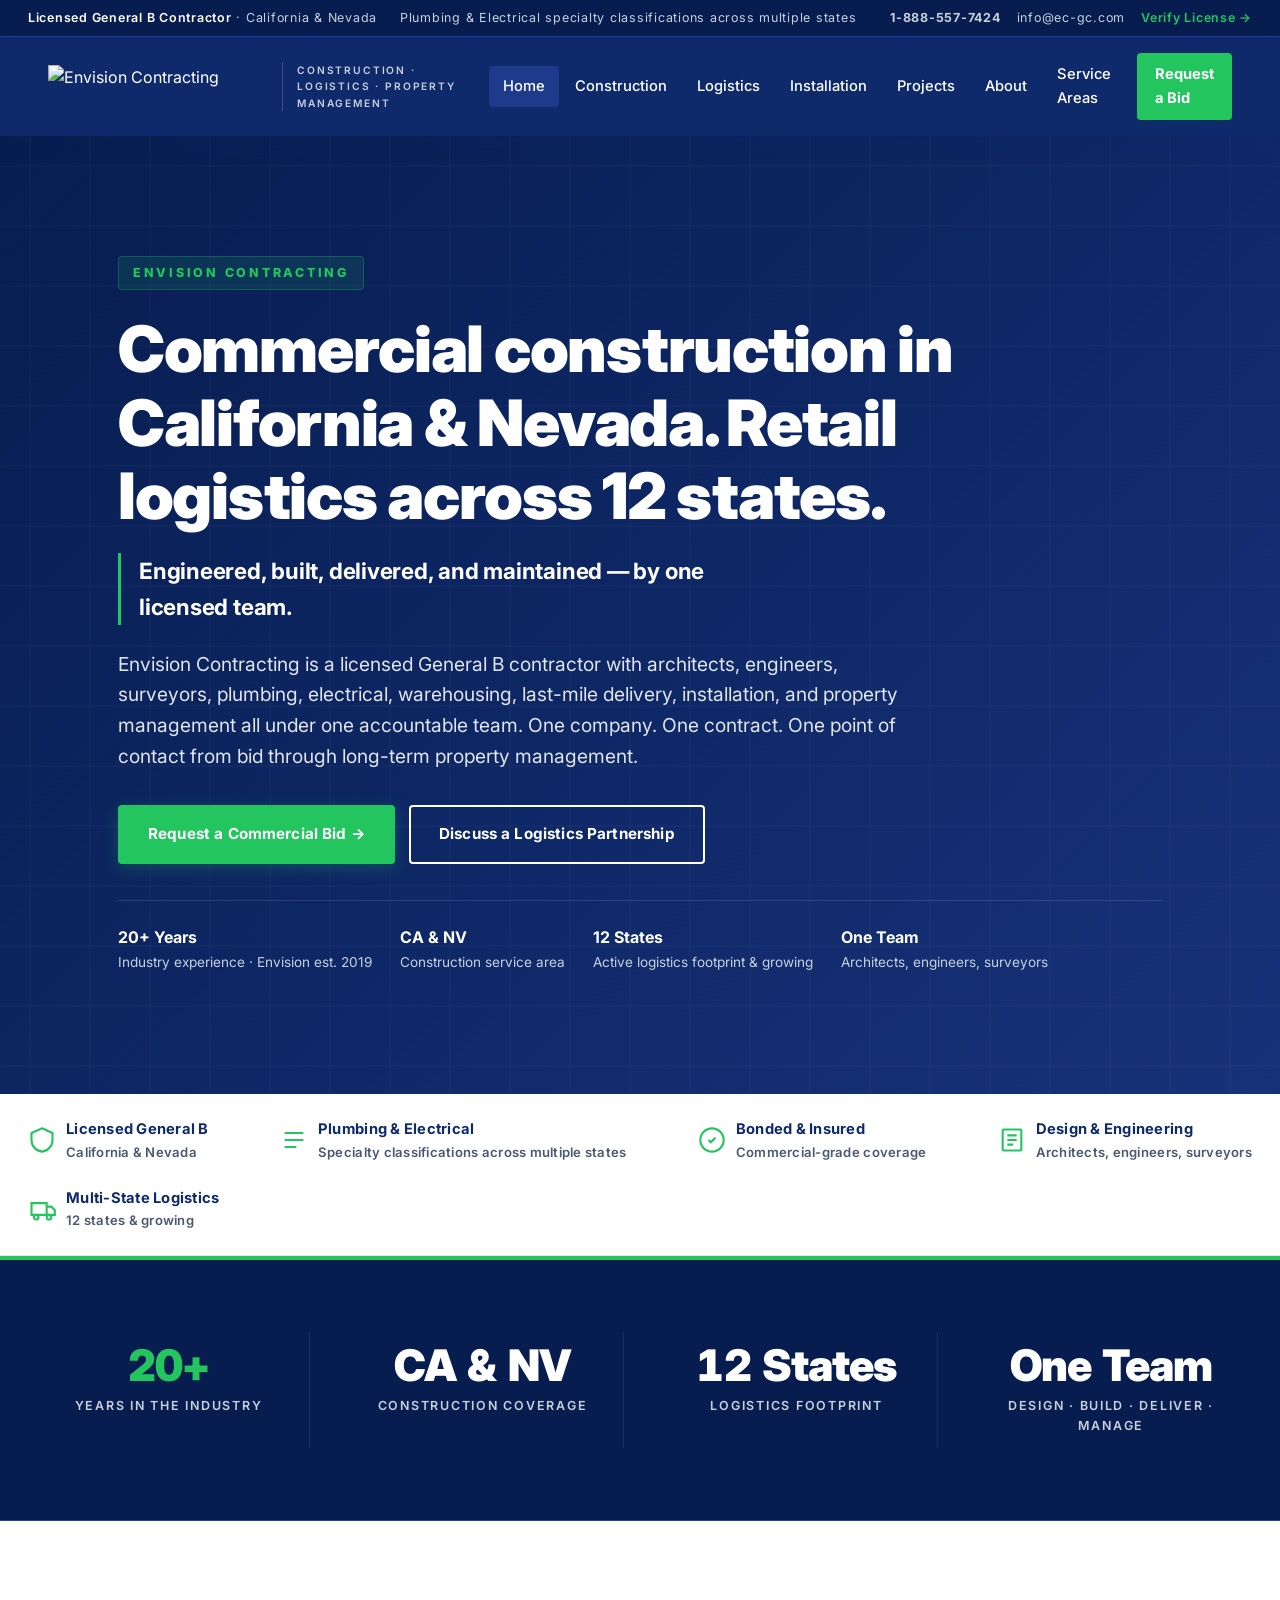
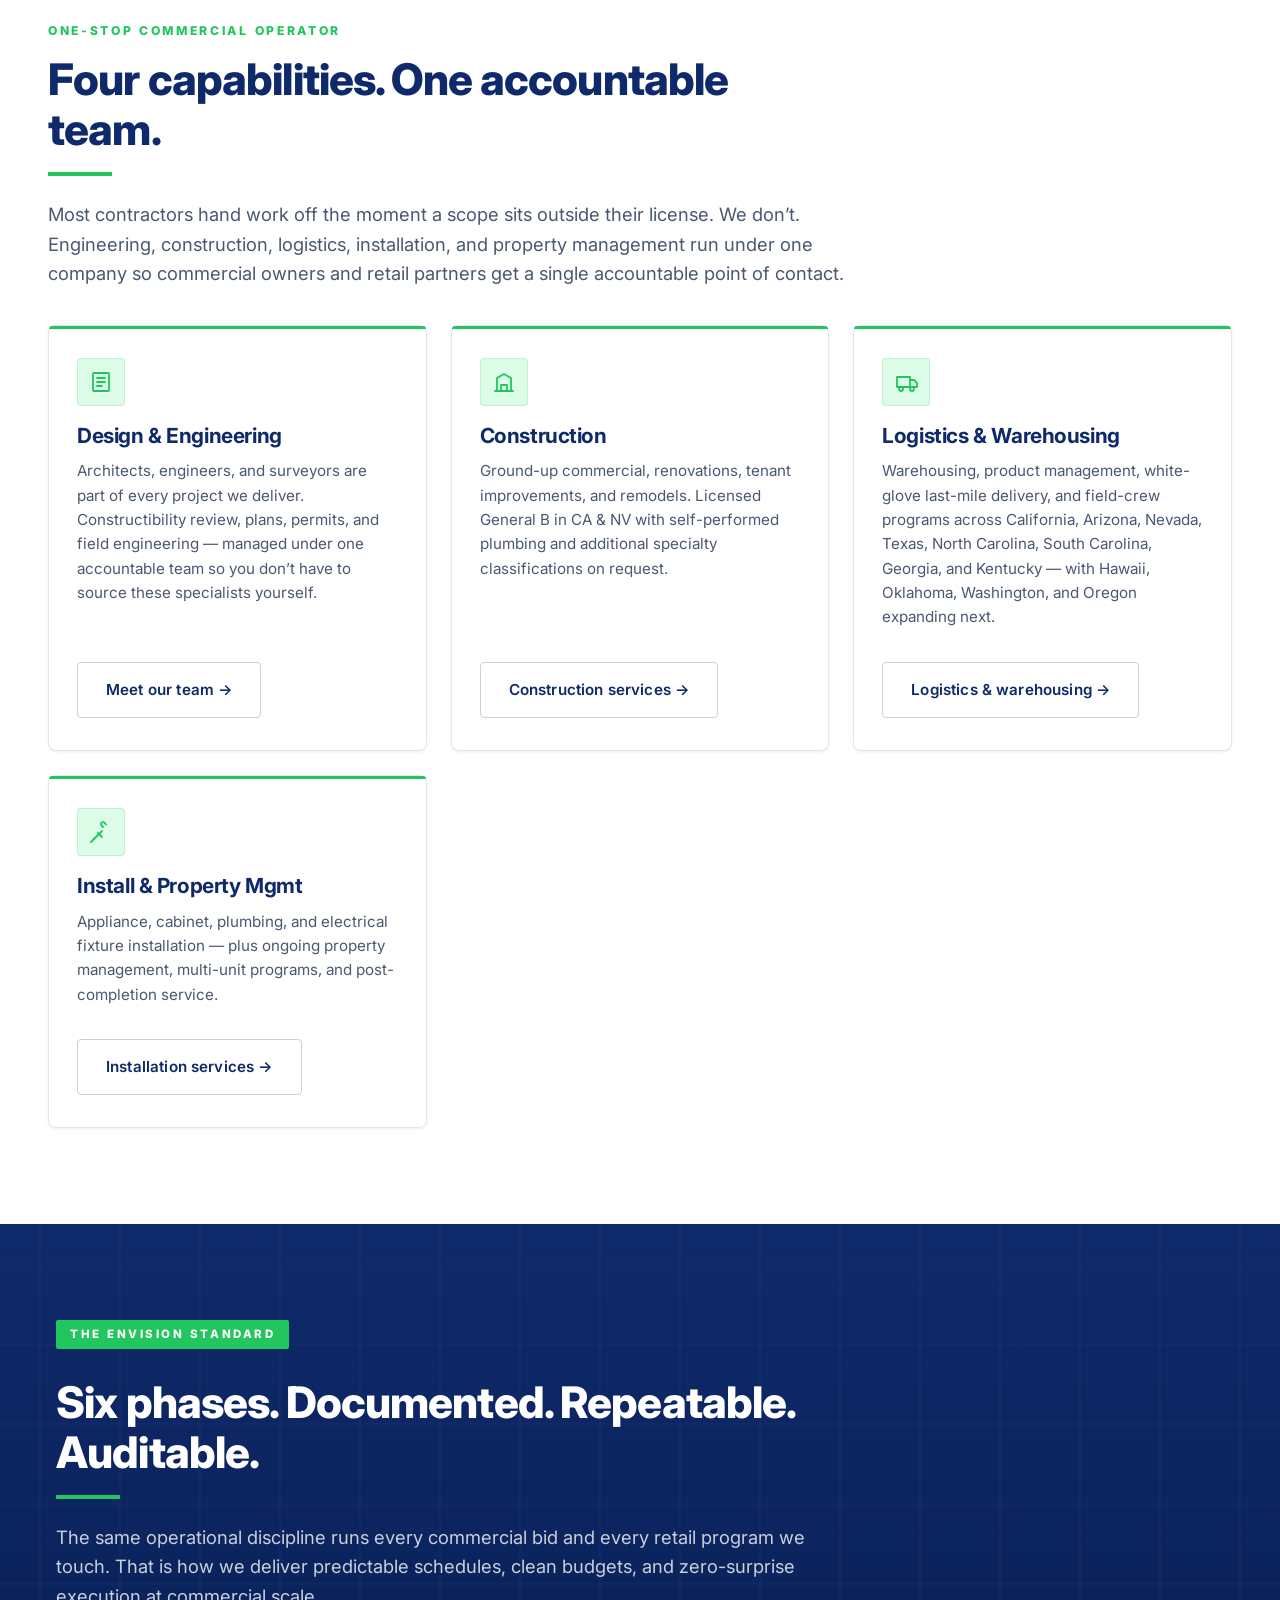
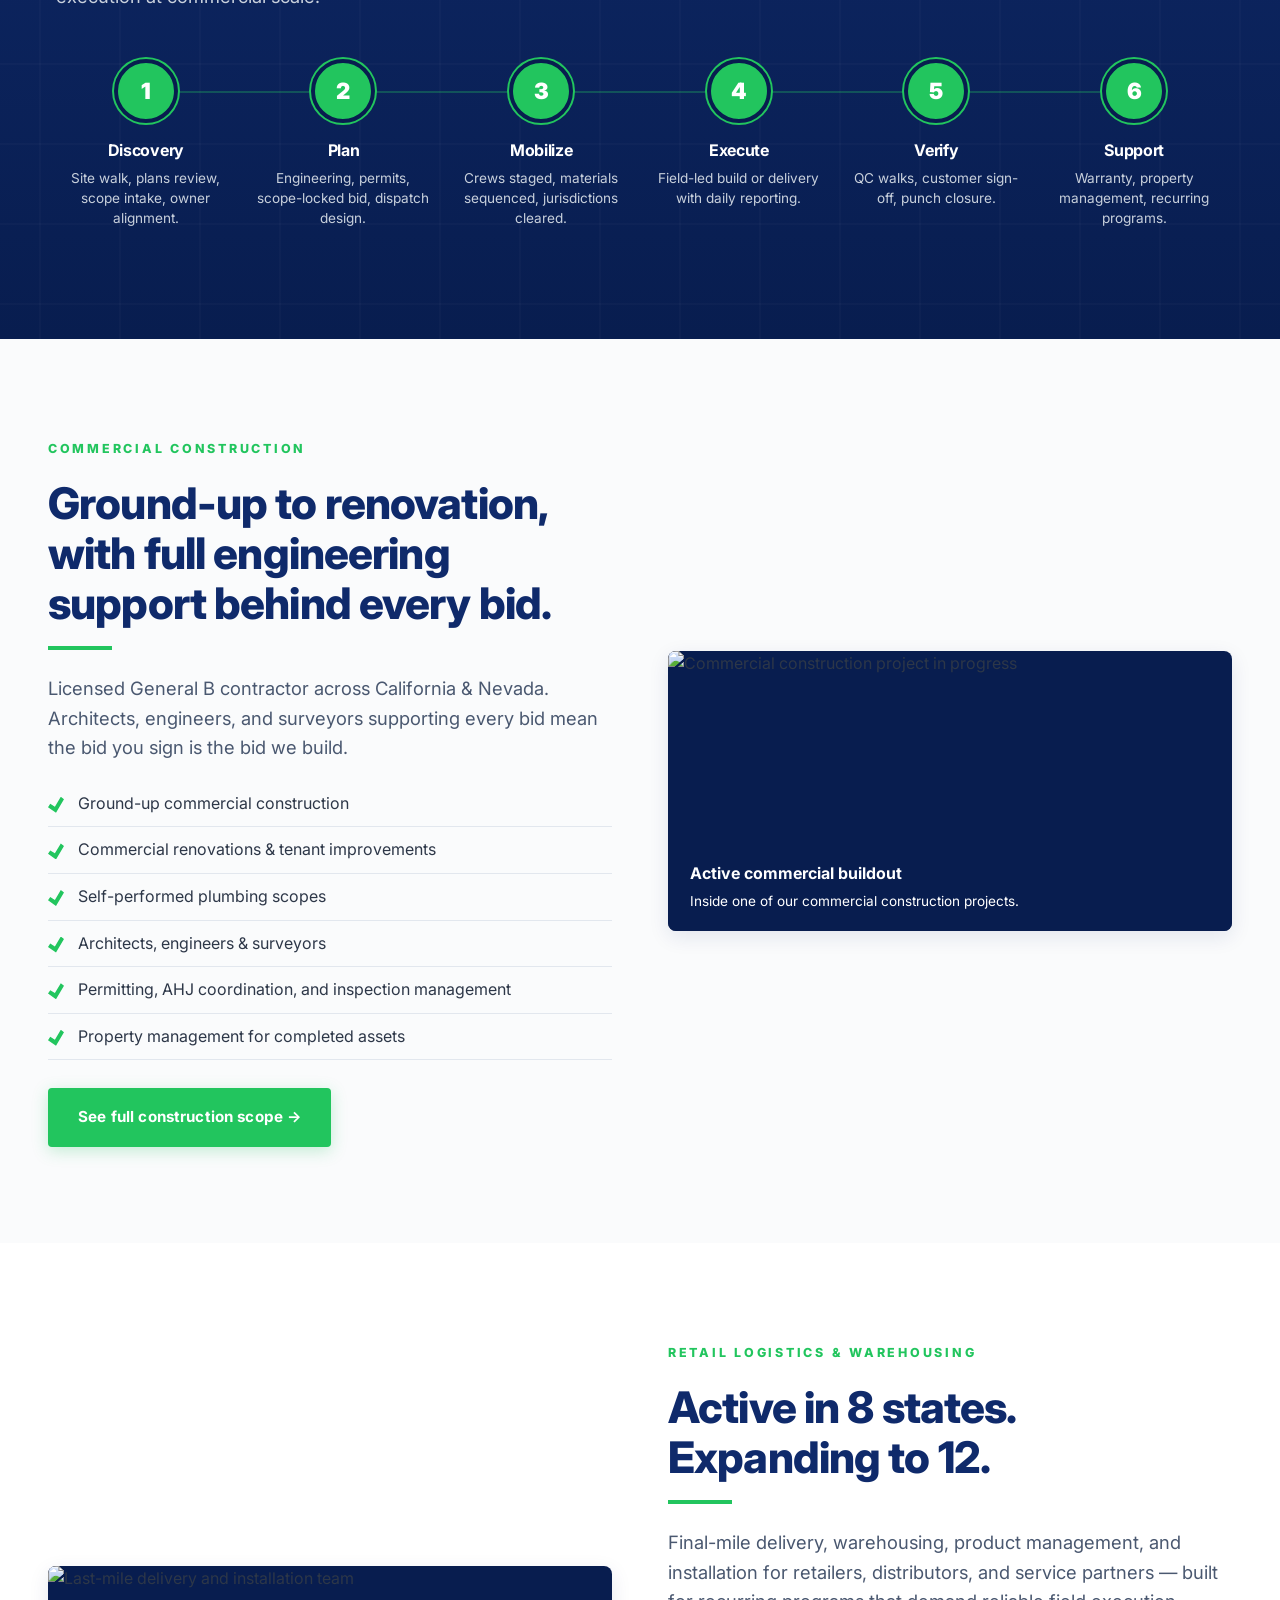
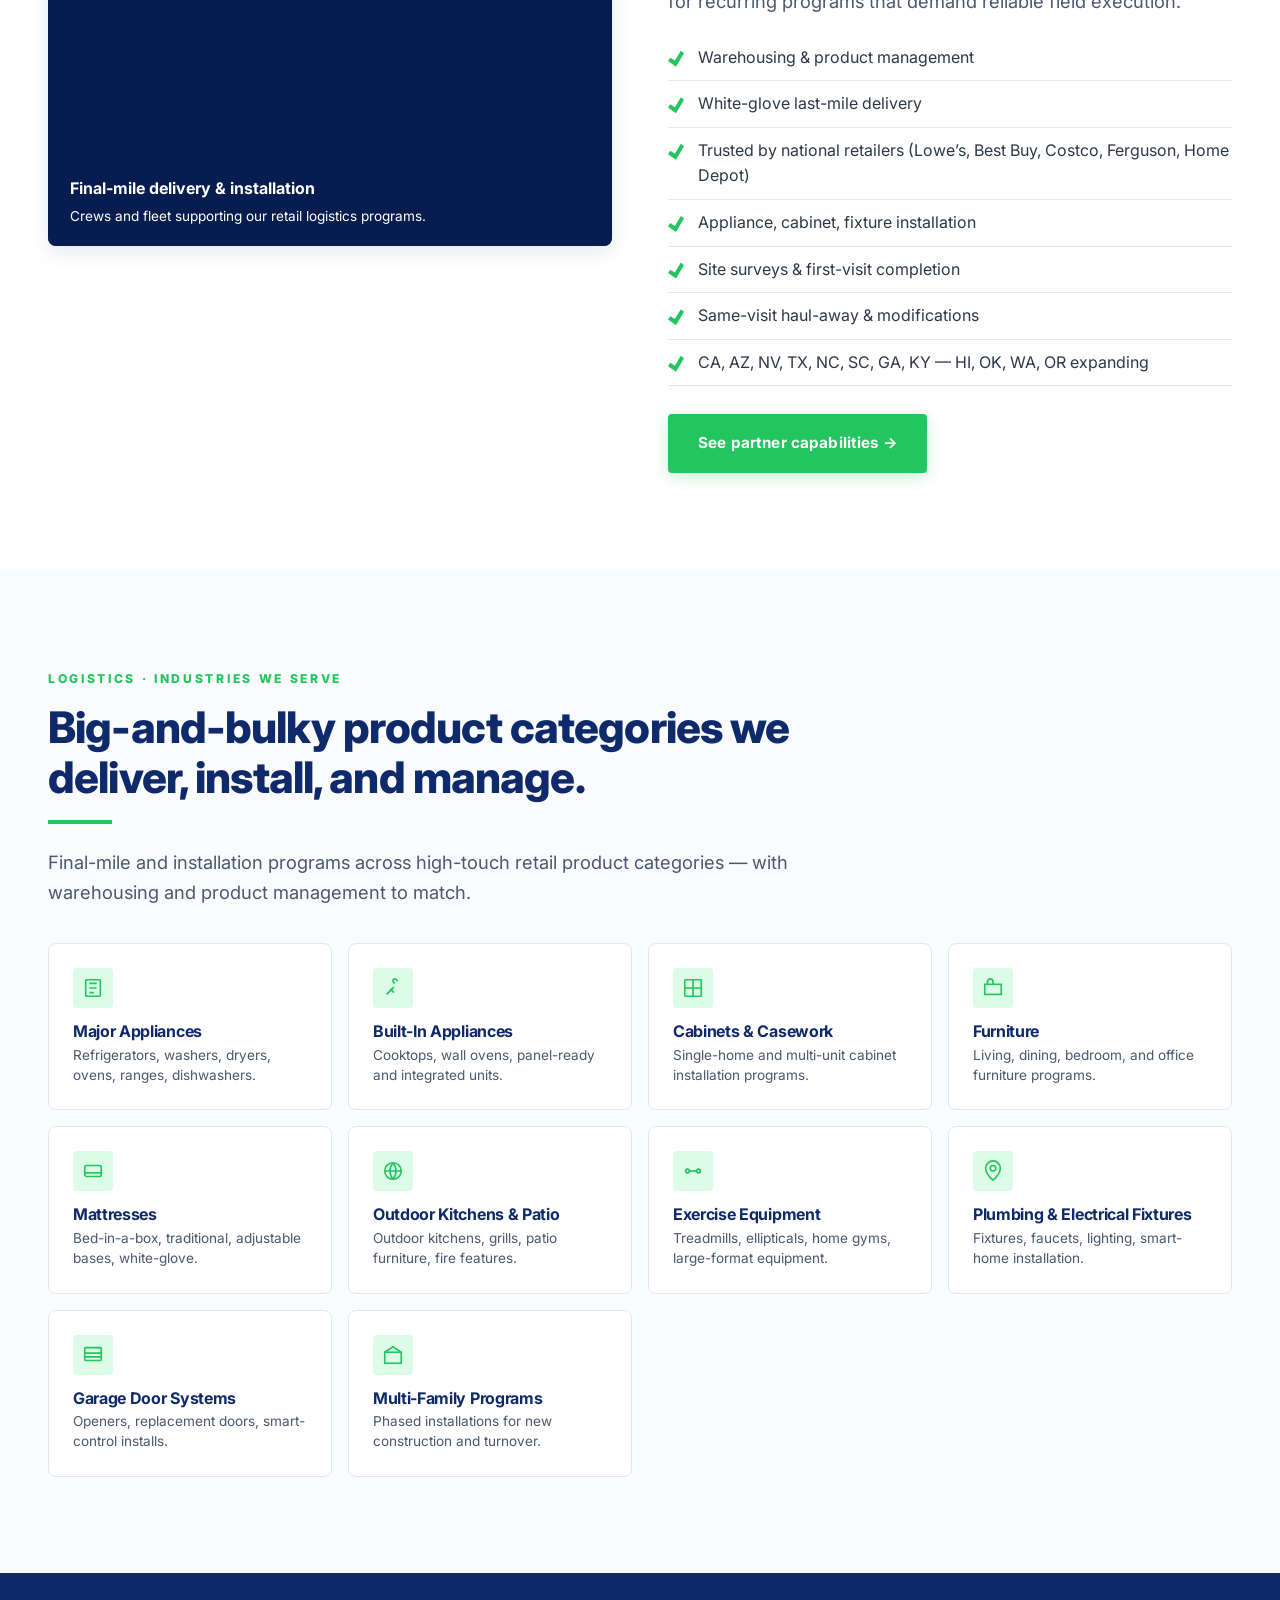
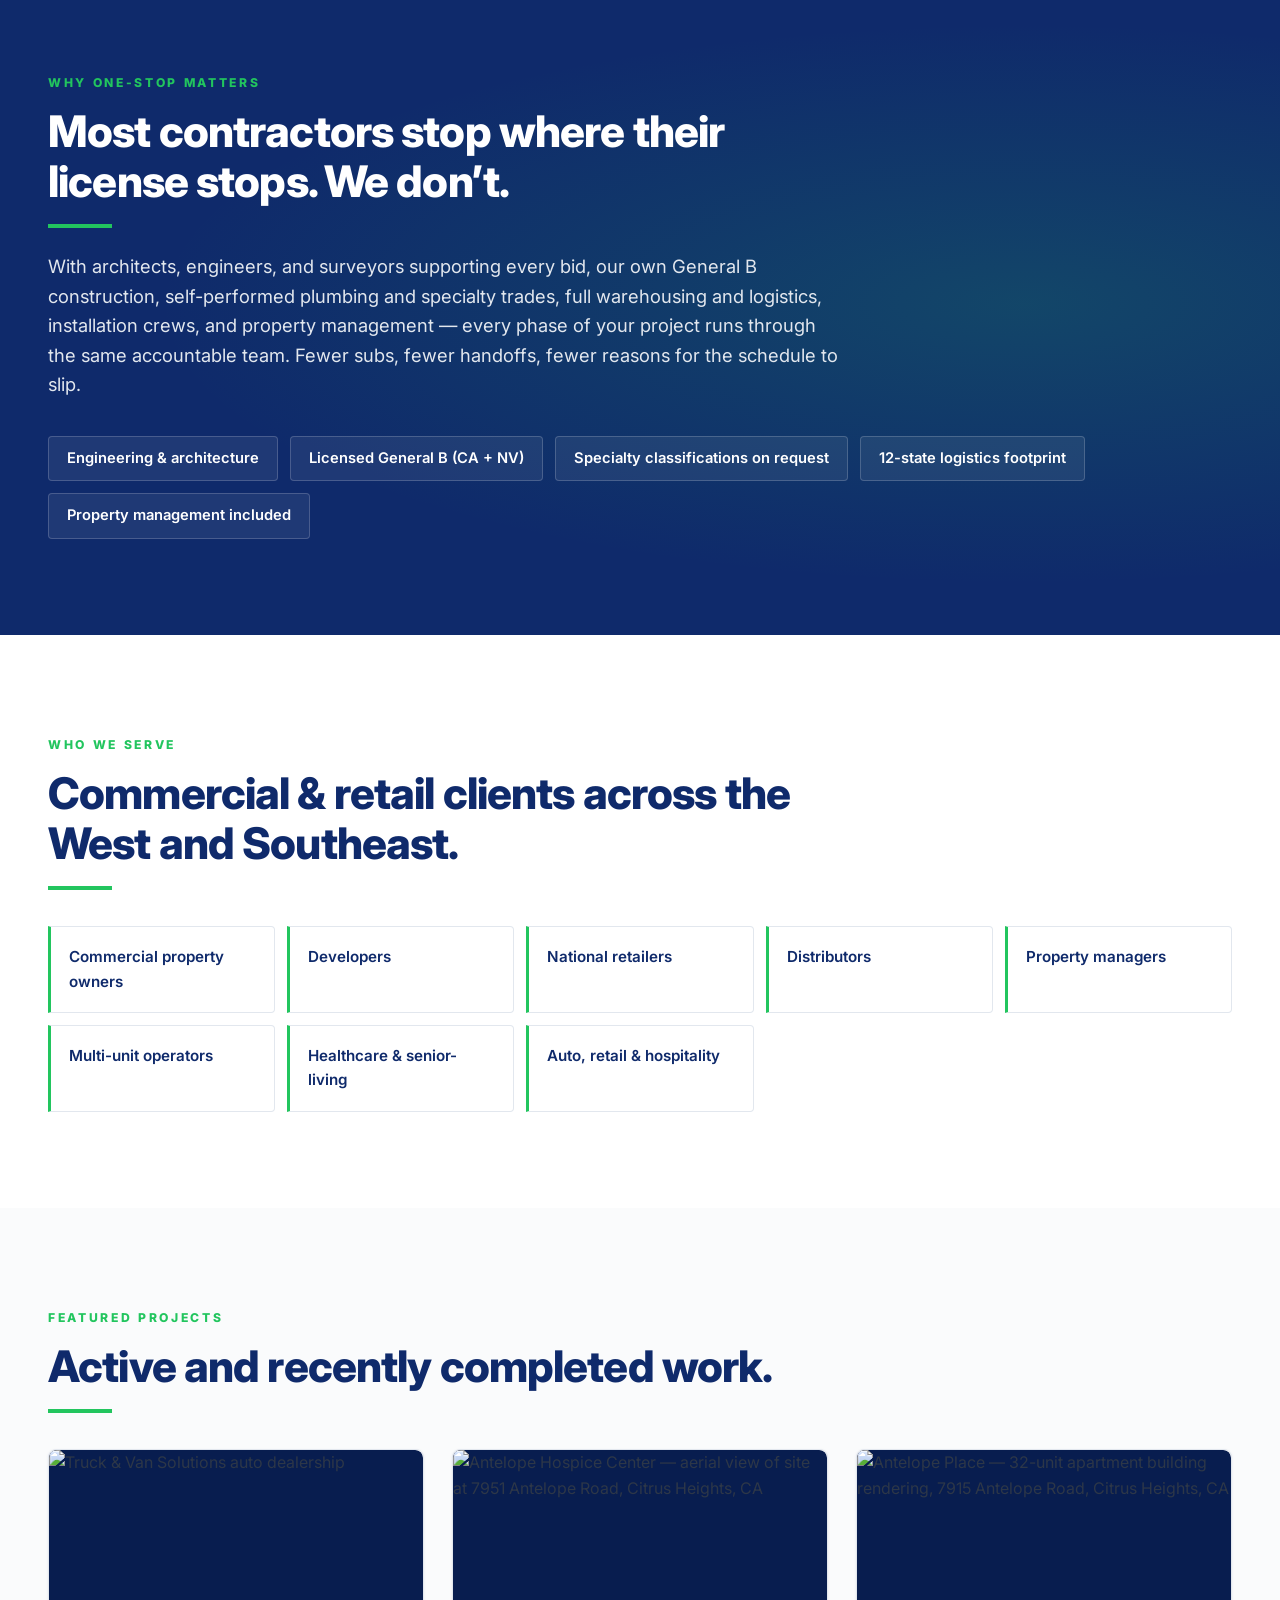
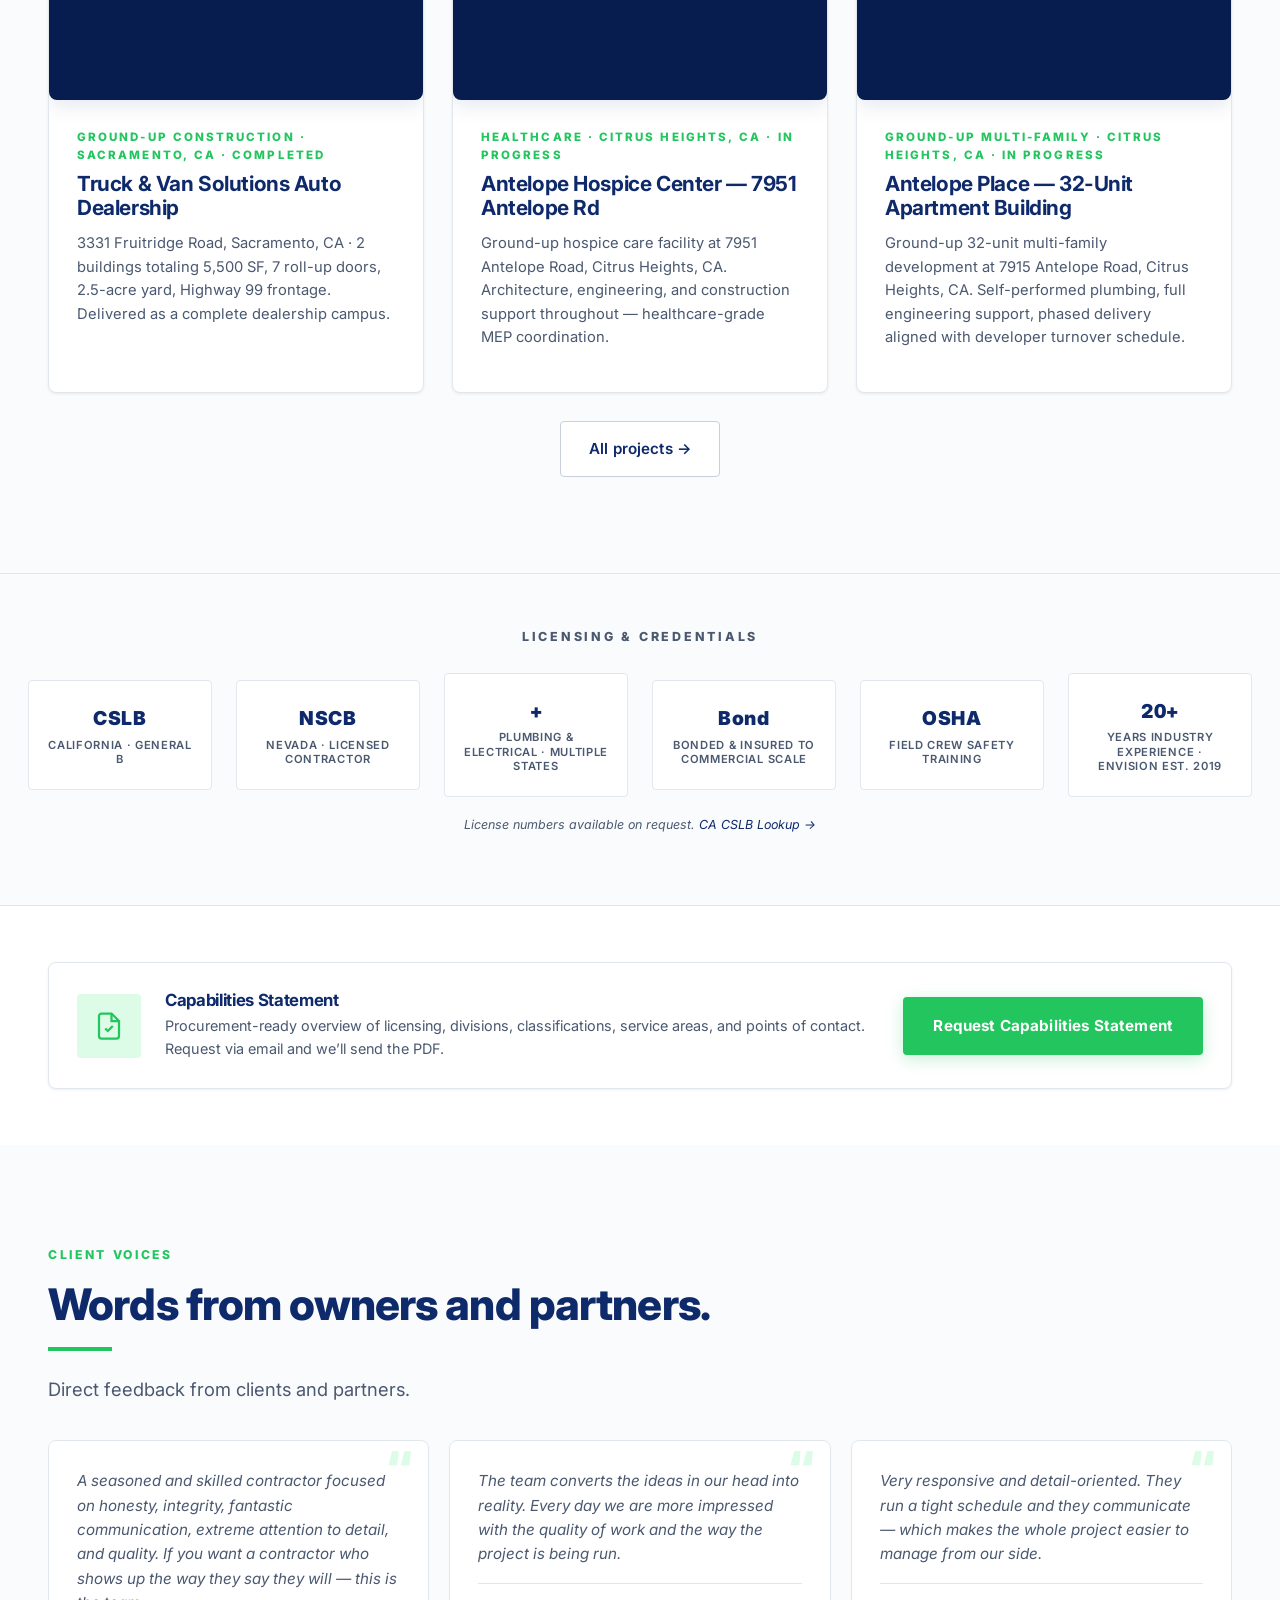
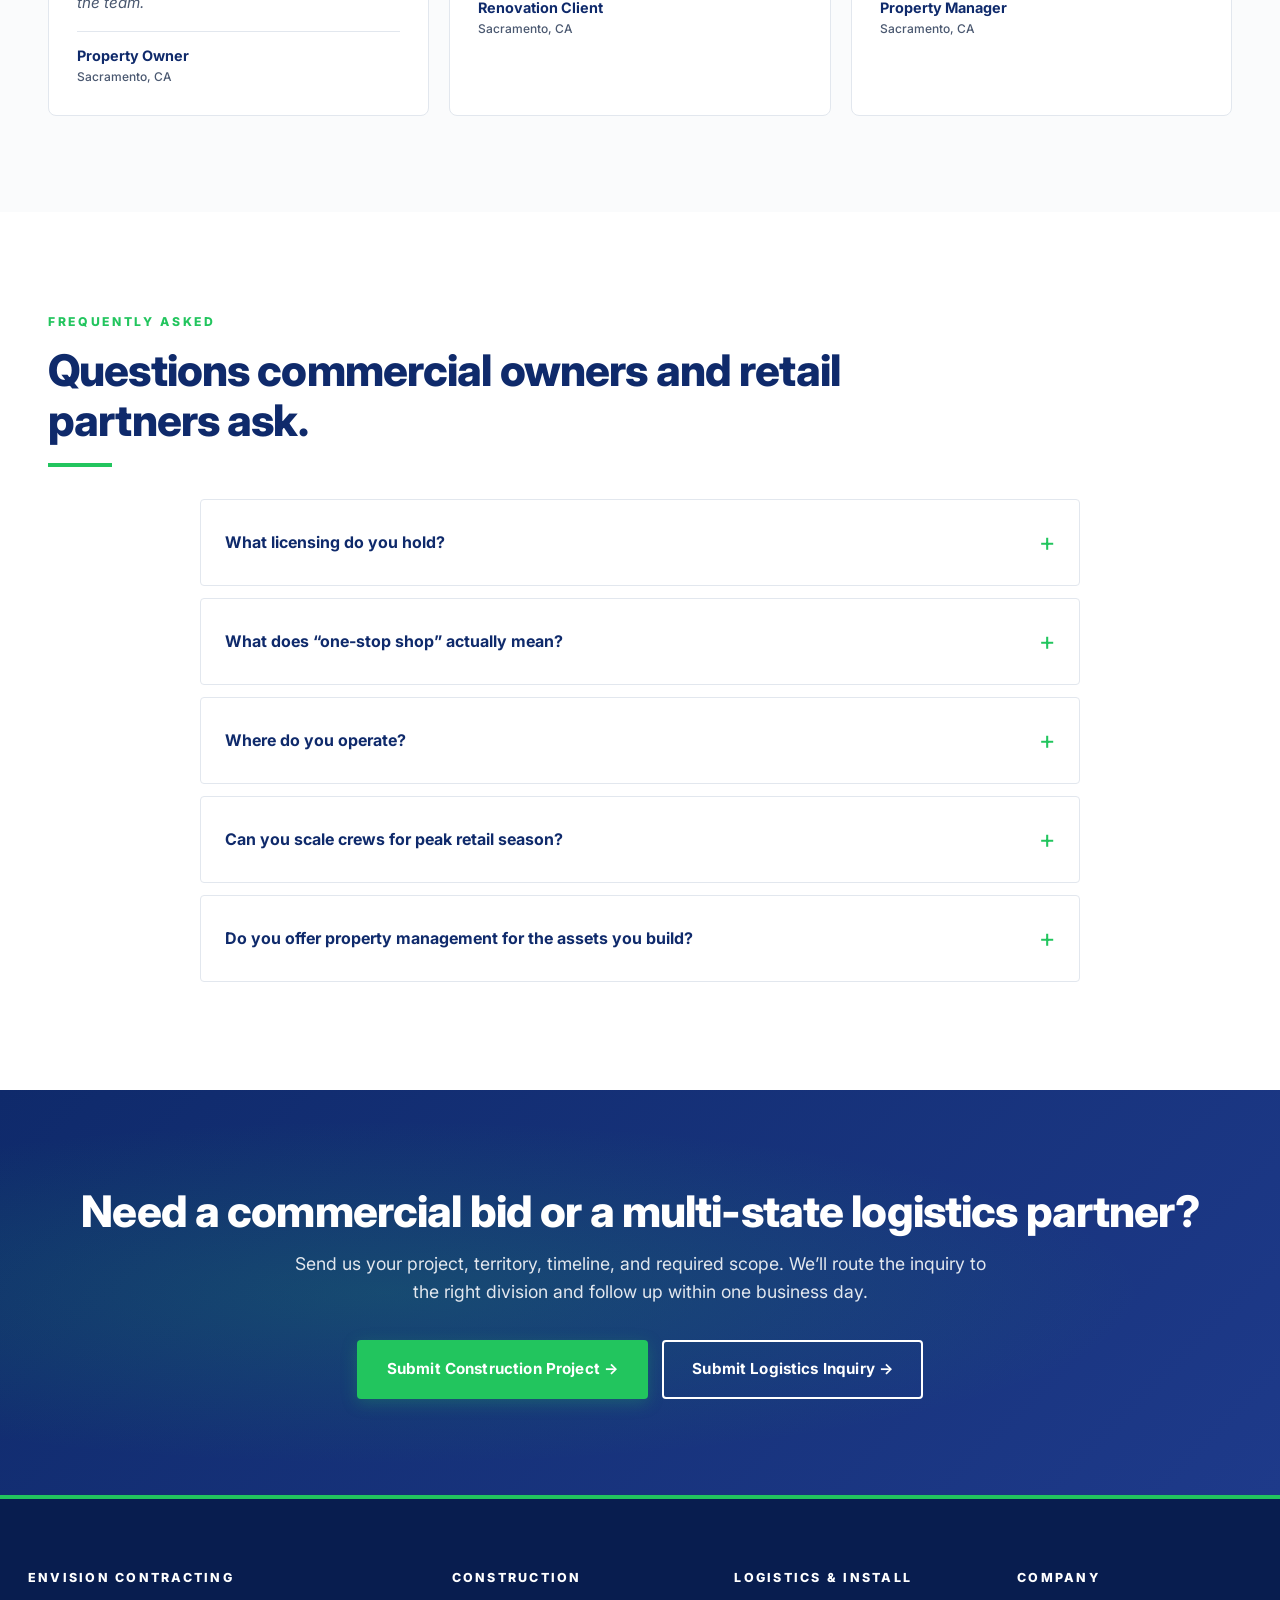
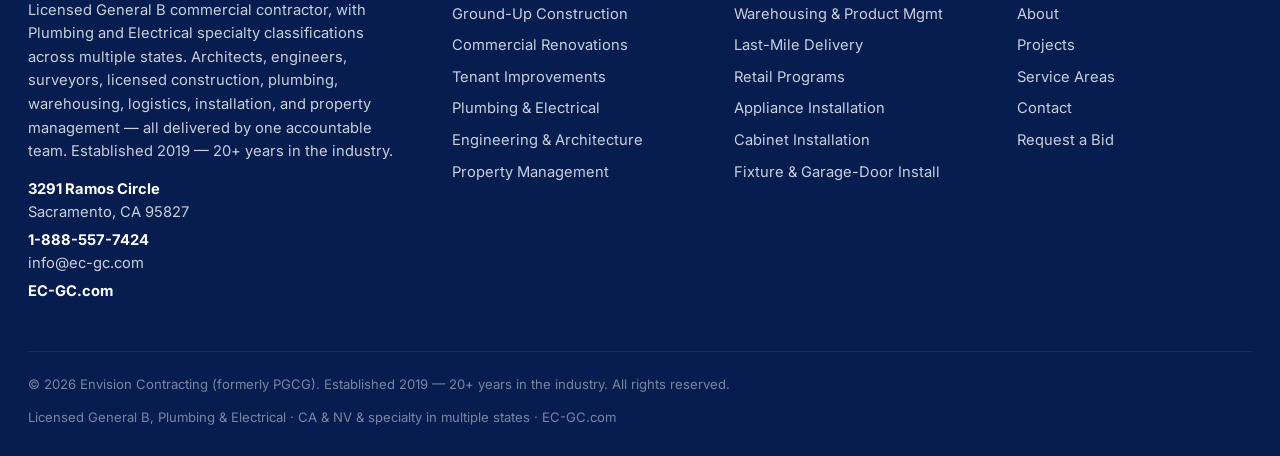
==== index.html @ 866a8de3 "Add files via upload" ====
<!doctype html>
<html lang="en">
<head>
<meta charset="utf-8" />
<meta name="viewport" content="width=device-width, initial-scale=1" />
<title>Commercial Construction &amp; Multi-State Logistics | Envision Contracting</title>
<meta name="description" content="Envision Contracting: Licensed General B commercial contractor in CA &amp; NV, with 12-state retail logistics, warehousing, last-mile delivery, and installation." />
<link rel="canonical" href="https://ec-gc.com/" />
<link rel="icon" type="image/png" href="images/logo.png" />
<!-- Open Graph -->
<meta property="og:type" content="website" />
<meta property="og:site_name" content="Envision Contracting" />
<meta property="og:title" content="Commercial Construction & Multi-State Logistics | Envision Contracting" />
<meta property="og:description" content="Envision Contracting: Licensed General B commercial contractor in CA &amp; NV, with 12-state retail logistics, warehousing, last-mile delivery, and installation." />
<meta property="og:url" content="https://ec-gc.com/" />
<meta property="og:image" content="https://ec-gc.com/images/logo.png" />
<!-- Twitter -->
<meta name="twitter:card" content="summary_large_image" />
<meta name="twitter:title" content="Commercial Construction & Multi-State Logistics | Envision Contracting" />
<meta name="twitter:description" content="Envision Contracting: Licensed General B commercial contractor in CA &amp; NV, with 12-state retail logistics, warehousing, last-mile delivery, and installation." />
<meta name="twitter:image" content="https://ec-gc.com/images/logo.png" />
<link rel="stylesheet" href="styles.css" />
</head>
<body>

<!-- TOP UTILITY -->
<div class="top-utility">
  <div class="row">
    <div class="left">
      <span><strong>Licensed General B Contractor</strong> &middot; California &amp; Nevada</span>
      <span>Plumbing &amp; Electrical specialty classifications across multiple states</span>
    </div>
    <div class="right">
      <a href="tel:+18885577424"><strong>1-888-557-7424</strong></a>
      <a href="mailto:info@ec-gc.com">info@ec-gc.com</a>
      <a class="verify" href="https://www.cslb.ca.gov/OnlineServices/CheckLicenseII/CheckLicense.aspx" target="_blank" rel="noopener">Verify License &rarr;</a>
    </div>
  </div>
</div>

<!-- HEADER -->
<header class="site-header">
  <div class="nav-wrap">
    <a class="brand" href="index.html">
      <img class="brand-logo" src="images/logo.png" alt="Envision Contracting" width="220" height="44" loading="eager" decoding="async" />
      <span class="brand-subline">Construction &middot; Logistics &middot; Property Management</span>
    </a>
    <button class="menu-toggle" aria-label="Open menu">Menu</button>
    <nav class="primary-nav">
      <ul>
        <li><a href="index.html">Home</a></li>
        <li><a href="commercial-construction.html">Construction</a></li>
        <li><a href="retail-logistics.html">Logistics</a></li>
        <li><a href="installation.html">Installation</a></li>
        <li><a href="projects.html">Projects</a></li>
        <li><a href="about.html">About</a></li>
        <li><a href="service-areas.html">Service Areas</a></li>
        <li><a href="contact.html" class="cta-nav">Request a Bid</a></li>
      </ul>
    </nav>
  </div>
</header>

<!-- HERO -->
<section class="hero">
  <div class="container">
    <span class="eyebrow">ENVISION CONTRACTING</span>
    <h1>Commercial construction in California &amp; Nevada. Retail logistics across 12 states.</h1>
    <div class="tagline">Engineered, built, delivered, and maintained &mdash; by one licensed team.</div>
    <p class="lead">
      Envision Contracting is a licensed General B contractor with architects, engineers, surveyors, plumbing, electrical, warehousing, last-mile delivery, installation, and property management all under one accountable team. One company. One contract. One point of contact from bid through long-term property management.
    </p>
    <div class="cta-row">
      <a class="btn btn-primary btn-arrow" href="contact.html#construction-form">Request a Commercial Bid</a>
      <a class="btn btn-secondary" href="contact.html#logistics-form">Discuss a Logistics Partnership</a>
    </div>
    <div class="hero-meta">
      <div><strong>20+ Years</strong>Industry experience &middot; Envision est. 2019</div>
      <div><strong>CA &amp; NV</strong>Construction service area</div>
      <div><strong>12 States</strong>Active logistics footprint &amp; growing</div>
      <div><strong>One Team</strong>Architects, engineers, surveyors</div>
    </div>
  </div>
</section>

<!-- TRUST BADGES -->
<div class="trust-badges">
  <div class="row">
    <div class="badge">
      <svg viewBox="0 0 24 24"><path d="M12 2l9 4v6c0 5-3.8 9.5-9 10-5.2-.5-9-5-9-10V6l9-4z"/></svg>
      <div><strong>Licensed General B</strong>California &amp; Nevada</div>
    </div>
    <div class="badge">
      <svg viewBox="0 0 24 24"><path d="M4 6h16M4 12h16M4 18h10"/></svg>
      <div><strong>Plumbing &amp; Electrical</strong>Specialty classifications across multiple states</div>
    </div>
    <div class="badge">
      <svg viewBox="0 0 24 24"><circle cx="12" cy="12" r="10"/><path d="M9 12l2 2 4-4"/></svg>
      <div><strong>Bonded &amp; Insured</strong>Commercial-grade coverage</div>
    </div>
    <div class="badge">
      <svg viewBox="0 0 24 24"><rect x="4" y="3" width="16" height="18" rx="1"/><path d="M8 8h8M8 12h8M8 16h5"/></svg>
      <div><strong>Design &amp; Engineering</strong>Architects, engineers, surveyors</div>
    </div>
    <div class="badge">
      <svg viewBox="0 0 24 24"><path d="M3 7h13v10H3z"/><path d="M16 10h4l3 3v4h-7"/><circle cx="7" cy="19" r="2"/><circle cx="18" cy="19" r="2"/></svg>
      <div><strong>Multi-State Logistics</strong>12 states &amp; growing</div>
    </div>
  </div>
</div>

<!-- STATS -->
<section class="stats">
  <div class="grid">
    <div class="stat">
      <div class="num"><span class="accent">20+</span></div>
      <div class="label">Years in the Industry</div>
    </div>
    <div class="stat">
      <div class="num">CA &amp; NV</div>
      <div class="label">Construction Coverage</div>
    </div>
    <div class="stat">
      <div class="num">12 States</div>
      <div class="label">Logistics Footprint</div>
    </div>
    <div class="stat">
      <div class="num">One Team</div>
      <div class="label">Design &middot; Build &middot; Deliver &middot; Manage</div>
    </div>
  </div>
</section>

<!-- FOUR CAPABILITIES -->
<section>
  <div class="container">
    <div class="section-head">
      <span class="eyebrow">One-Stop Commercial Operator</span>
      <h2>Four capabilities. One accountable team.</h2>
      <hr class="divider" />
      <p class="lead">
        Most contractors hand work off the moment a scope sits outside their license. We don&rsquo;t.
        Engineering, construction, logistics, installation, and property management run under one
        company so commercial owners and retail partners get a single accountable point of contact.
      </p>
    </div>

    <div class="cards-grid">
      <div class="service-card">
        <div class="svc-icon"><svg viewBox="0 0 24 24"><rect x="4" y="3" width="16" height="18" rx="1"/><path d="M8 8h8M8 12h8M8 16h5"/></svg></div>
        <h3>Design &amp; Engineering</h3>
        <p>Architects, engineers, and surveyors are part of every project we deliver. Constructibility review, plans, permits, and field engineering &mdash; managed under one accountable team so you don&rsquo;t have to source these specialists yourself.</p>
        <a class="btn btn-ghost btn-arrow" href="about.html#leadership">Meet our team</a>
      </div>
      <div class="service-card">
        <div class="svc-icon"><svg viewBox="0 0 24 24"><path d="M3 21h18"/><path d="M5 21V8l7-4 7 4v13"/><path d="M9 21v-6h6v6"/></svg></div>
        <h3>Construction</h3>
        <p>Ground-up commercial, renovations, tenant improvements, and remodels. Licensed General B in CA &amp; NV with self-performed plumbing and additional specialty classifications on request.</p>
        <a class="btn btn-ghost btn-arrow" href="commercial-construction.html">Construction services</a>
      </div>
      <div class="service-card">
        <div class="svc-icon"><svg viewBox="0 0 24 24"><path d="M3 7h13v10H3z"/><path d="M16 10h4l3 3v4h-7"/><circle cx="7" cy="19" r="2"/><circle cx="18" cy="19" r="2"/></svg></div>
        <h3>Logistics &amp; Warehousing</h3>
        <p>Warehousing, product management, white-glove last-mile delivery, and field-crew programs across California, Arizona, Nevada, Texas, North Carolina, South Carolina, Georgia, and Kentucky &mdash; with Hawaii, Oklahoma, Washington, and Oregon expanding next.</p>
        <a class="btn btn-ghost btn-arrow" href="retail-logistics.html">Logistics &amp; warehousing</a>
      </div>
      <div class="service-card">
        <div class="svc-icon"><svg viewBox="0 0 24 24"><path d="M14 7l-1.5-1.5a2 2 0 1 1 2.83-2.83L17 4.5"/><path d="M5 19l8-8"/><path d="M2 22l3-3"/><path d="M9 13l4 4"/></svg></div>
        <h3>Install &amp; Property Mgmt</h3>
        <p>Appliance, cabinet, plumbing, and electrical fixture installation &mdash; plus ongoing property management, multi-unit programs, and post-completion service.</p>
        <a class="btn btn-ghost btn-arrow" href="installation.html">Installation services</a>
      </div>
    </div>
  </div>
</section>

<!-- THE ENVISION STANDARD -->
<section class="standard">
  <div class="container">
    <div class="section-head">
      <span class="standard-name">The Envision Standard</span>
      <h2>Six phases. Documented. Repeatable. Auditable.</h2>
      <hr class="divider" />
      <p class="lead">
        The same operational discipline runs every commercial bid and every retail program we touch.
        That is how we deliver predictable schedules, clean budgets, and zero-surprise execution at commercial scale.
      </p>
    </div>
    <div class="standard-grid">
      <div class="standard-step"><div class="step-num">1</div><h4>Discovery</h4><p>Site walk, plans review, scope intake, owner alignment.</p></div>
      <div class="standard-step"><div class="step-num">2</div><h4>Plan</h4><p>Engineering, permits, scope-locked bid, dispatch design.</p></div>
      <div class="standard-step"><div class="step-num">3</div><h4>Mobilize</h4><p>Crews staged, materials sequenced, jurisdictions cleared.</p></div>
      <div class="standard-step"><div class="step-num">4</div><h4>Execute</h4><p>Field-led build or delivery with daily reporting.</p></div>
      <div class="standard-step"><div class="step-num">5</div><h4>Verify</h4><p>QC walks, customer sign-off, punch closure.</p></div>
      <div class="standard-step"><div class="step-num">6</div><h4>Support</h4><p>Warranty, property management, recurring programs.</p></div>
    </div>
  </div>
</section>

<!-- CONSTRUCTION DEEP DIVE -->
<section style="background: var(--gray-50);">
  <div class="container">
    <div class="two-col">
      <div>
        <span class="eyebrow" style="color: var(--orange); font-size: 0.78rem; font-weight: 800; letter-spacing: 0.22em; text-transform: uppercase;">Commercial Construction</span>
        <h2 class="mt-2">Ground-up to renovation, with full engineering support behind every bid.</h2>
        <hr class="divider" />
        <p class="lead">Licensed General B contractor across California &amp; Nevada. Architects, engineers, and surveyors supporting every bid mean the bid you sign is the bid we build.</p>
        <ul class="checks mt-2">
          <li>Ground-up commercial construction</li>
          <li>Commercial renovations &amp; tenant improvements</li>
          <li>Self-performed plumbing scopes</li>
          <li>Architects, engineers &amp; surveyors</li>
          <li>Permitting, AHJ coordination, and inspection management</li>
          <li>Property management for completed assets</li>
        </ul>
        <a class="btn btn-primary btn-arrow mt-3" href="commercial-construction.html">See full construction scope</a>
      </div>
      <div class="img-frame">
        <img src="https://static.wixstatic.com/media/ea8ca5a4eed94b4b9f84309b740656ac.jpg/v1/fill/w_1200,h_900,al_c,q_85/construction-project.jpg" alt="Commercial construction project in progress" />
        <div class="caption"><strong>Active commercial buildout</strong>Inside one of our commercial construction projects.</div>
      </div>
    </div>
  </div>
</section>

<!-- LOGISTICS DEEP DIVE -->
<section>
  <div class="container">
    <div class="two-col">
      <div class="img-frame">
        <img src="https://static.wixstatic.com/media/a2f61e98656042c891462792a182518f.jpg/v1/fill/w_1200,h_900,al_c,q_85/delivery.jpg" alt="Last-mile delivery and installation team" />
        <div class="caption"><strong>Final-mile delivery &amp; installation</strong>Crews and fleet supporting our retail logistics programs.</div>
      </div>
      <div>
        <span class="eyebrow" style="color: var(--orange); font-size: 0.78rem; font-weight: 800; letter-spacing: 0.22em; text-transform: uppercase;">Retail Logistics &amp; Warehousing</span>
        <h2 class="mt-2">Active in 8 states. Expanding to 12.</h2>
        <hr class="divider" />
        <p class="lead">Final-mile delivery, warehousing, product management, and installation for retailers, distributors, and service partners &mdash; built for recurring programs that demand reliable field execution.</p>
        <ul class="checks mt-2">
          <li>Warehousing &amp; product management</li>
          <li>White-glove last-mile delivery</li>
          <li>Trusted by national retailers (Lowe&rsquo;s, Best Buy, Costco, Ferguson, Home Depot)</li>
          <li>Appliance, cabinet, fixture installation</li>
          <li>Site surveys &amp; first-visit completion</li>
          <li>Same-visit haul-away &amp; modifications</li>
          <li>CA, AZ, NV, TX, NC, SC, GA, KY &mdash; HI, OK, WA, OR expanding</li>
        </ul>
        <a class="btn btn-primary btn-arrow mt-3" href="retail-logistics.html">See partner capabilities</a>
      </div>
    </div>
  </div>
</section>

<!-- INDUSTRIES SERVED -->
<section style="background: var(--gray-50);">
  <div class="container">
    <div class="section-head">
      <span class="eyebrow">Logistics &middot; Industries We Serve</span>
      <h2>Big-and-bulky product categories we deliver, install, and manage.</h2>
      <hr class="divider" />
      <p class="lead">Final-mile and installation programs across high-touch retail product categories &mdash; with warehousing and product management to match.</p>
    </div>
    <div class="industries">
      <div class="industry-card">
        <div class="ico"><svg viewBox="0 0 24 24"><rect x="4" y="3" width="16" height="18" rx="1"/><path d="M8 7h8M8 12h8M8 17h5"/></svg></div>
        <h4>Major Appliances</h4>
        <p>Refrigerators, washers, dryers, ovens, ranges, dishwashers.</p>
      </div>
      <div class="industry-card">
        <div class="ico"><svg viewBox="0 0 24 24"><path d="M14 7l-1.5-1.5a2 2 0 1 1 2.83-2.83L17 4.5"/><path d="M5 19l8-8"/><path d="M9 13l4 4"/></svg></div>
        <h4>Built-In Appliances</h4>
        <p>Cooktops, wall ovens, panel-ready and integrated units.</p>
      </div>
      <div class="industry-card">
        <div class="ico"><svg viewBox="0 0 24 24"><rect x="3" y="3" width="18" height="18" rx="1"/><path d="M3 12h18M12 3v18"/></svg></div>
        <h4>Cabinets &amp; Casework</h4>
        <p>Single-home and multi-unit cabinet installation programs.</p>
      </div>
      <div class="industry-card">
        <div class="ico"><svg viewBox="0 0 24 24"><rect x="3" y="8" width="18" height="11"/><path d="M6 8V5a3 3 0 0 1 6 0v3"/></svg></div>
        <h4>Furniture</h4>
        <p>Living, dining, bedroom, and office furniture programs.</p>
      </div>
      <div class="industry-card">
        <div class="ico"><svg viewBox="0 0 24 24"><rect x="3" y="6" width="18" height="12" rx="2"/><path d="M3 14h18"/></svg></div>
        <h4>Mattresses</h4>
        <p>Bed-in-a-box, traditional, adjustable bases, white-glove.</p>
      </div>
      <div class="industry-card">
        <div class="ico"><svg viewBox="0 0 24 24"><circle cx="12" cy="12" r="9"/><path d="M3 12h18M12 3a14 14 0 0 1 0 18M12 3a14 14 0 0 0 0 18"/></svg></div>
        <h4>Outdoor Kitchens &amp; Patio</h4>
        <p>Outdoor kitchens, grills, patio furniture, fire features.</p>
      </div>
      <div class="industry-card">
        <div class="ico"><svg viewBox="0 0 24 24"><circle cx="6" cy="12" r="2"/><circle cx="18" cy="12" r="2"/><path d="M8 12h8"/></svg></div>
        <h4>Exercise Equipment</h4>
        <p>Treadmills, ellipticals, home gyms, large-format equipment.</p>
      </div>
      <div class="industry-card">
        <div class="ico"><svg viewBox="0 0 24 24"><path d="M12 22s8-7 8-13a8 8 0 0 0-16 0c0 6 8 13 8 13z"/><circle cx="12" cy="9" r="3"/></svg></div>
        <h4>Plumbing &amp; Electrical Fixtures</h4>
        <p>Fixtures, faucets, lighting, smart-home installation.</p>
      </div>
      <div class="industry-card">
        <div class="ico"><svg viewBox="0 0 24 24"><rect x="3" y="4" width="18" height="14" rx="1"/><path d="M3 10h18M3 14h18"/></svg></div>
        <h4>Garage Door Systems</h4>
        <p>Openers, replacement doors, smart-control installs.</p>
      </div>
      <div class="industry-card">
        <div class="ico"><svg viewBox="0 0 24 24"><rect x="3" y="9" width="18" height="12"/><path d="M3 9l9-6 9 6"/></svg></div>
        <h4>Multi-Family Programs</h4>
        <p>Phased installations for new construction and turnover.</p>
      </div>
    </div>
  </div>
</section>

<!-- POSITIONING -->
<section class="alt-section">
  <div class="container">
    <div class="section-head">
      <span class="eyebrow" style="color: var(--orange);">Why one-stop matters</span>
      <h2>Most contractors stop where their license stops. We don&rsquo;t.</h2>
      <hr class="divider" />
      <p class="lead" style="color: var(--gray-200); max-width: 860px;">
        With architects, engineers, and surveyors supporting every bid, our own General B construction, self-performed plumbing and specialty trades, full warehousing and logistics, installation crews, and property management &mdash; every phase
        of your project runs through the same accountable team. Fewer subs, fewer handoffs, fewer reasons
        for the schedule to slip.
      </p>
    </div>
    <div class="pill-row">
      <span>Engineering &amp; architecture</span>
      <span>Licensed General B (CA + NV)</span>
      <span>Specialty classifications on request</span>
      <span>12-state logistics footprint</span>
      <span>Property management included</span>
    </div>
  </div>
</section>

<!-- WHO WE SERVE -->
<section>
  <div class="container">
    <div class="section-head">
      <span class="eyebrow">Who We Serve</span>
      <h2>Commercial &amp; retail clients across the West and Southeast.</h2>
      <hr class="divider" />
    </div>
    <div class="serve-grid">
      <div>Commercial property owners</div>
      <div>Developers</div>
      <div>National retailers</div>
      <div>Distributors</div>
      <div>Property managers</div>
      <div>Multi-unit operators</div>
      <div>Healthcare &amp; senior-living</div>
      <div>Auto, retail &amp; hospitality</div>
    </div>
  </div>
</section>

<!-- FEATURED PROJECTS -->
<section style="background: var(--gray-50);">
  <div class="container">
    <div class="section-head">
      <span class="eyebrow">Featured Projects</span>
      <h2>Active and recently completed work.</h2>
      <hr class="divider" />
    </div>
    <div class="project-grid">
      <article class="project-card">
        <div class="img-frame aspect-3-2">
          <img src="https://static.wixstatic.com/media/ee68f08f77854dac8c21bcc9ce161084.jpg/v1/fill/w_1200,h_800,al_c,q_85/dealership.jpg" alt="Truck &amp; Van Solutions auto dealership" />
        </div>
        <div class="body">
          <p class="meta">Ground-Up Construction &middot; Sacramento, CA &middot; Completed</p>
          <h3>Truck &amp; Van Solutions Auto Dealership</h3>
          <p class="muted" style="font-size:0.92rem;">3331 Fruitridge Road, Sacramento, CA &middot; 2 buildings totaling 5,500 SF, 7 roll-up doors, 2.5-acre yard, Highway 99 frontage. Delivered as a complete dealership campus.</p>
        </div>
      </article>
      <article class="project-card">
        <div class="img-frame aspect-3-2">
          <img src="images/antelope-site-aerial.jpg" alt="Antelope Hospice Center — aerial view of site at 7951 Antelope Road, Citrus Heights, CA" loading="lazy" decoding="async" />
        </div>
        <div class="body">
          <p class="meta">Healthcare &middot; Citrus Heights, CA &middot; In Progress</p>
          <h3>Antelope Hospice Center &mdash; 7951 Antelope Rd</h3>
          <p class="muted" style="font-size:0.92rem;">Ground-up hospice care facility at 7951 Antelope Road, Citrus Heights, CA. Architecture, engineering, and construction support throughout &mdash; healthcare-grade MEP coordination.</p>
        </div>
      </article>
      <article class="project-card">
        <div class="img-frame aspect-3-2">
          <img src="images/antelope-place-hero.jpg" alt="Antelope Place — 32-unit apartment building rendering, 7915 Antelope Road, Citrus Heights, CA" loading="lazy" decoding="async" />
        </div>
        <div class="body">
          <p class="meta">Ground-Up Multi-Family &middot; Citrus Heights, CA &middot; In Progress</p>
          <h3>Antelope Place &mdash; 32-Unit Apartment Building</h3>
          <p class="muted" style="font-size:0.92rem;">Ground-up 32-unit multi-family development at 7915 Antelope Road, Citrus Heights, CA. Self-performed plumbing, full engineering support, phased delivery aligned with developer turnover schedule.</p>
        </div>
      </article>
    </div>
    <div class="center mt-3">
      <a class="btn btn-ghost btn-arrow" href="projects.html">All projects</a>
    </div>
  </div>
</section>

<!-- AWARDS / LICENSING -->
<div class="awards">
  <div class="row">
    <h3>Licensing &amp; Credentials</h3>
    <div class="grid">
      <div class="badge-card">
        <div class="acro">CSLB</div>
        <div class="name">California &middot; General B</div>
      </div>
      <div class="badge-card">
        <div class="acro">NSCB</div>
        <div class="name">Nevada &middot; Licensed Contractor</div>
      </div>
      <div class="badge-card">
        <div class="acro">+</div>
        <div class="name">Plumbing &amp; Electrical &middot; Multiple States</div>
      </div>
      <div class="badge-card">
        <div class="acro">Bond</div>
        <div class="name">Bonded &amp; Insured to Commercial Scale</div>
      </div>
      <div class="badge-card">
        <div class="acro">OSHA</div>
        <div class="name">Field Crew Safety Training</div>
      </div>
      <div class="badge-card">
        <div class="acro">20+</div>
        <div class="name">Years industry experience &middot; Envision est. 2019</div>
      </div>
    </div>
    <p class="muted center" style="font-size:0.78rem; margin-top:18px; font-style:italic;">License numbers available on request. <a href="https://www.cslb.ca.gov/OnlineServices/CheckLicenseII/CheckLicense.aspx" target="_blank" rel="noopener">CA CSLB Lookup &rarr;</a></p>
  </div>
</div>

<!-- CAPABILITIES STATEMENT DOWNLOAD -->
<section class="tight">
  <div class="container">
    <div class="cap-statement">
      <div class="ico"><svg viewBox="0 0 24 24"><path d="M14 2H6a2 2 0 0 0-2 2v16a2 2 0 0 0 2 2h12a2 2 0 0 0 2-2V8z"/><path d="M14 2v6h6"/><path d="M9 14l2 2 4-4"/></svg></div>
      <div class="body">
        <h4>Capabilities Statement</h4>
        <p>Procurement-ready overview of licensing, divisions, classifications, service areas, and points of contact. Request via email and we&rsquo;ll send the PDF.</p>
      </div>
      <a class="btn btn-primary" href="mailto:info@ec-gc.com?subject=Capabilities%20Statement%20Request&body=Hi%2C%20please%20send%20me%20the%20Envision%20Contracting%20capabilities%20statement.%0A%0AName%3A%0ACompany%3A%0AProject%2FProgram%20context%3A%0A">Request Capabilities Statement</a>
    </div>
  </div>
</section>

<!-- TESTIMONIALS PLACEHOLDER -->
<section style="background: var(--gray-50);">
  <div class="container">
    <div class="section-head">
      <span class="eyebrow">Client Voices</span>
      <h2>Words from owners and partners.</h2>
      <hr class="divider" />
      <p class="lead">Direct feedback from clients and partners.</p>
    </div>
    <div class="testimonial-grid">
      <div class="testimonial-card">
        <span class="quote-mark">&ldquo;</span>
        <p>A seasoned and skilled contractor focused on honesty, integrity, fantastic communication, extreme attention to detail, and quality. If you want a contractor who shows up the way they say they will &mdash; this is the team.</p>
        <div class="who">Property Owner<small>Sacramento, CA</small></div>
      </div>
      <div class="testimonial-card">
        <span class="quote-mark">&ldquo;</span>
        <p>The team converts the ideas in our head into reality. Every day we are more impressed with the quality of work and the way the project is being run.</p>
        <div class="who">Renovation Client<small>Sacramento, CA</small></div>
      </div>
      <div class="testimonial-card">
        <span class="quote-mark">&ldquo;</span>
        <p>Very responsive and detail-oriented. They run a tight schedule and they communicate &mdash; which makes the whole project easier to manage from our side.</p>
        <div class="who">Property Manager<small>Sacramento, CA</small></div>
      </div>
    </div>
  </div>
</section>

<!-- FAQ -->
<section>
  <div class="container">
    <div class="section-head" style="margin-bottom:24px;">
      <span class="eyebrow">Frequently Asked</span>
      <h2>Questions commercial owners and retail partners ask.</h2>
      <hr class="divider" />
    </div>
    <div class="faq">
      <details class="faq-item">
        <summary>What licensing do you hold?</summary>
        <div class="answer">Envision Contracting holds a California CSLB General B license and a Nevada State Contractors Board license. We also hold Plumbing and Electrical specialty classifications across multiple additional states. License numbers and specifics relevant to your project are available on request, and every license is verifiable via the issuing state board.</div>
      </details>
      <details class="faq-item">
        <summary>What does &ldquo;one-stop shop&rdquo; actually mean?</summary>
        <div class="answer">Architects, engineers, and surveyors supporting every bid, plus licensed general construction, self-performed plumbing, specialty trades on request, warehousing, last-mile delivery, installation crews, and property management &mdash; all under one accountable team. You sign one contract and you have one accountable team for the life of the project.</div>
      </details>
      <details class="faq-item">
        <summary>Where do you operate?</summary>
        <div class="answer">Commercial construction in California and Nevada. Retail logistics, warehousing, and installation programs across California, Arizona, Nevada, Texas, North Carolina, South Carolina, Georgia, and Kentucky &mdash; with Hawaii, Oklahoma, Washington, and Oregon launching next.</div>
      </details>
      <details class="faq-item">
        <summary>Can you scale crews for peak retail season?</summary>
        <div class="answer">Yes. Our logistics division is built around skills-based dispatch and a vetted crew network across 12 states (and growing), so we flex up for peak windows without breaking the customer experience.</div>
      </details>
      <details class="faq-item">
        <summary>Do you offer property management for the assets you build?</summary>
        <div class="answer">Yes. We offer ongoing property management for commercial assets we build, so owners can keep one accountable team from groundbreaking through long-term operations.</div>
      </details>
    </div>
  </div>
</section>

<!-- FINAL CTA -->
<section class="final-cta">
  <div class="container">
    <h2>Need a commercial bid or a multi-state logistics partner?</h2>
    <p>Send us your project, territory, timeline, and required scope. We&rsquo;ll route the inquiry to the right division and follow up within one business day.</p>
    <div class="cta-row" style="justify-content: center;">
      <a class="btn btn-primary btn-arrow" href="contact.html#construction-form">Submit Construction Project</a>
      <a class="btn btn-secondary btn-arrow" href="contact.html#logistics-form">Submit Logistics Inquiry</a>
    </div>
  </div>
</section>

<!-- FOOTER -->
<footer class="site-footer">
  <div class="footer-grid">
    <div class="brand-block">
      <h4>Envision Contracting</h4>
      <p>Licensed General B commercial contractor, with Plumbing and Electrical specialty classifications across multiple states. Architects, engineers, surveyors, licensed construction, plumbing, warehousing, logistics, installation, and property management &mdash; all delivered by one accountable team. Established 2019 &mdash; 20+ years in the industry.</p>
      <p style="margin-top:14px;">
        <strong style="color:var(--white)">3291 Ramos Circle</strong>Sacramento, CA 95827<br />
        <strong style="color:var(--white)">1-888-557-7424</strong>info@ec-gc.com<br />
        <strong style="color:var(--white)">EC-GC.com</strong>
      </p>
    </div>
    <div>
      <h4>Construction</h4>
      <a href="commercial-construction.html">Ground-Up Construction</a>
      <a href="commercial-construction.html">Commercial Renovations</a>
      <a href="commercial-construction.html">Tenant Improvements</a>
      <a href="commercial-construction.html">Plumbing &amp; Electrical</a>
      <a href="commercial-construction.html">Engineering &amp; Architecture</a>
      <a href="commercial-construction.html">Property Management</a>
    </div>
    <div>
      <h4>Logistics &amp; Install</h4>
      <a href="retail-logistics.html">Warehousing &amp; Product Mgmt</a>
      <a href="retail-logistics.html">Last-Mile Delivery</a>
      <a href="retail-logistics.html">Retail Programs</a>
      <a href="installation.html">Appliance Installation</a>
      <a href="installation.html">Cabinet Installation</a>
      <a href="installation.html">Fixture &amp; Garage-Door Install</a>
    </div>
    <div>
      <h4>Company</h4>
      <a href="about.html">About</a>
      <a href="projects.html">Projects</a>
      <a href="service-areas.html">Service Areas</a>
      <a href="contact.html">Contact</a>
      <a href="contact.html">Request a Bid</a>
    </div>
  </div>
  <div class="footer-bottom">
    <span>&copy; <span id="yr">2026</span> Envision Contracting (formerly PGCG). Established 2019 &mdash; 20+ years in the industry. All rights reserved.</span>
    <span>Licensed General B, Plumbing &amp; Electrical &middot; CA &amp; NV &amp; specialty in multiple states &middot; EC-GC.com</span>
  </div>
</footer>

<!-- MOBILE STICKY CTA -->
<div class="mobile-cta">
  <a class="call" href="tel:+18885577424">Call 1-888-557-7424</a>
  <a class="bid" href="contact.html#construction-form">Request a Bid</a>
</div>

<script src="script.js"></script>
<script>document.getElementById("yr").textContent = new Date().getFullYear();</script>
</body>
</html>
---- styles.css ----
/* =========================================================
   Envision Contracting (EC-GC.com) — Premium Site Styles
   Palette: Brand blue + accent green (matches logo)
   Logo blue: #1E5BE8   ·   Logo green: #22C55E
   Type:    Inter (Google Fonts)
   ========================================================= */

@import url('https://fonts.googleapis.com/css2?family=Inter:wght@400;500;600;700;800;900&display=swap');

:root {
  /* ===== Envision Contracting brand palette (matches logo) =====
     Logo blue: #1E5BE8   |   Logo green: #22C55E
     Variables retain legacy "--navy" / "--orange" names so every
     component continues to compile after the recolor.
     "--navy" family = deep brand blue (dark headers, hero, footer)
     "--orange" family = accent green (CTAs, eyebrow accents, dividers)
  */
  --navy:        #0F2A6B;   /* deep brand blue (was navy) */
  --navy-deep:   #081D4F;   /* deepest blue (hero, footer, dark sections) */
  --navy-soft:   #1E3A8A;   /* mid blue (hover states, alt backgrounds) */
  --navy-line:   #1E40AF;   /* line / border accent */
  --brand-blue:  #1E5BE8;   /* primary logo blue (for highlights) */
  --steel:       #4a5870;
  --steel-light: #7886a0;
  --gray-50:     #fafbfc;
  --gray-100:    #f4f6f9;
  --gray-200:    #e2e7ee;
  --gray-300:    #c8d0dc;
  --gray-700:    #2d3748;
  --orange:      #22C55E;   /* brand accent green (was safety orange) */
  --orange-dark: #16A34A;   /* dark green for hover */
  --orange-soft: #DCFCE7;   /* very light green tint */
  --green:       #22C55E;   /* alias */
  --gold:        #c79a4a;
  --white:       #ffffff;
  --black:       #0a0f1d;
  --shadow-sm:   0 1px 3px rgba(15, 42, 107, 0.08);
  --shadow-md:   0 6px 20px rgba(15, 42, 107, 0.10);
  --shadow-lg:   0 18px 48px rgba(15, 42, 107, 0.18);
  --radius:      4px;
  --radius-lg:   8px;
  --max-width:   1240px;
  --font-sans:   'Inter', -apple-system, BlinkMacSystemFont, 'Segoe UI', Roboto, sans-serif;
}

* { box-sizing: border-box; margin: 0; padding: 0; }
html { scroll-behavior: smooth; }
body {
  font-family: var(--font-sans);
  font-size: 16px;
  line-height: 1.6;
  color: var(--gray-700);
  background: var(--white);
  -webkit-font-smoothing: antialiased;
  -moz-osx-font-smoothing: grayscale;
}

img { max-width: 100%; display: block; }
a { color: var(--navy); text-decoration: none; transition: color .15s; }
a:hover { color: var(--orange); }

/* ---------- Layout ---------- */
.container {
  max-width: var(--max-width);
  margin: 0 auto;
  padding: 0 28px;
}
section { padding: 96px 0; }
section.tight { padding: 56px 0; }

h1, h2, h3, h4 {
  color: var(--navy);
  font-weight: 800;
  line-height: 1.15;
  letter-spacing: -0.02em;
}
h1 { font-size: clamp(2.25rem, 5vw, 4rem); margin-bottom: 20px; font-weight: 900; }
h2 { font-size: clamp(1.75rem, 3.4vw, 2.75rem); margin-bottom: 18px; }
h3 { font-size: 1.3rem; margin-bottom: 12px; font-weight: 700; }
h4 { font-size: 1.05rem; margin-bottom: 8px; font-weight: 700; }
p  { margin-bottom: 14px; }
.lead { font-size: 1.15rem; color: var(--steel); line-height: 1.6; }

ul.clean { list-style: none; }
ul.checks { list-style: none; }
ul.checks li {
  position: relative;
  padding: 10px 0 10px 30px;
  border-bottom: 1px solid var(--gray-200);
  color: var(--gray-700);
}
ul.checks li:before {
  content: "";
  position: absolute;
  left: 0; top: 16px;
  width: 16px; height: 16px;
  background: var(--orange);
  clip-path: polygon(14% 44%, 0 65%, 50% 100%, 100% 16%, 80% 0, 43% 62%);
}

/* ---------- Top Utility Bar ---------- */
.top-utility {
  background: var(--navy-deep);
  color: var(--gray-300);
  font-size: 0.78rem;
  letter-spacing: 0.06em;
  padding: 8px 28px;
  border-bottom: 1px solid var(--navy-line);
}
.top-utility .row {
  max-width: var(--max-width);
  margin: 0 auto;
  display: flex;
  justify-content: space-between;
  align-items: center;
  flex-wrap: wrap;
  gap: 8px;
}
.top-utility a { color: var(--gray-300); }
.top-utility a:hover { color: var(--orange); }
.top-utility .left span { margin-right: 18px; display: inline-block; }
.top-utility .left strong { color: var(--white); font-weight: 600; }
.top-utility .right { display: flex; gap: 16px; align-items: center; }
.top-utility .right .verify { color: var(--orange); font-weight: 600; }

@media (max-width: 700px) {
  .top-utility { font-size: 0.72rem; }
  .top-utility .row { justify-content: center; }
  .top-utility .left span { margin-right: 12px; }
  .top-utility .right { display: none; }
}

/* ---------- Header / Nav ---------- */
.site-header {
  background: var(--navy);
  color: var(--white);
  position: sticky;
  top: 0;
  z-index: 100;
  box-shadow: var(--shadow-md);
}
.nav-wrap {
  display: flex;
  align-items: center;
  justify-content: space-between;
  padding: 16px 28px;
  max-width: var(--max-width);
  margin: 0 auto;
}
.brand {
  display: flex;
  align-items: center;
  gap: 14px;
  color: var(--white);
}
.brand:hover { color: var(--white); }
.brand-logo {
  height: 44px;
  width: auto;
  max-width: 220px;
  display: block;
  filter: brightness(1.05);
}
.brand-subline {
  display: none;
  color: var(--gray-300);
  font-size: 0.64rem;
  letter-spacing: 0.18em;
  text-transform: uppercase;
  font-weight: 600;
  padding-left: 14px;
  border-left: 1px solid rgba(255,255,255,0.18);
}
@media (min-width: 1100px) { .brand-subline { display: inline-block; } }

/* legacy text mark — kept as fallback */
.brand-mark {
  width: 42px; height: 42px;
  background: var(--orange);
  color: var(--white);
  display: grid;
  place-items: center;
  font-weight: 900;
  border-radius: var(--radius);
  font-size: 0.95rem;
  letter-spacing: 0.02em;
}
.brand-name {
  font-weight: 800;
  font-size: 1.1rem;
  letter-spacing: -0.01em;
  color: var(--white);
  line-height: 1.1;
}
.brand-name small {
  display: block;
  font-weight: 500;
  font-size: 0.68rem;
  color: var(--gray-300);
  letter-spacing: 0.14em;
  text-transform: uppercase;
  margin-top: 4px;
}
nav.primary-nav ul {
  list-style: none;
  display: flex;
  gap: 2px;
  align-items: center;
}
nav.primary-nav ul li a {
  color: var(--white);
  font-size: 0.92rem;
  font-weight: 500;
  padding: 9px 14px;
  display: inline-block;
  border-radius: var(--radius);
  transition: background 0.15s, color 0.15s;
}
nav.primary-nav ul li a:hover,
nav.primary-nav ul li a.active {
  background: var(--navy-soft);
  color: var(--white);
}
nav.primary-nav ul li a.cta-nav {
  background: var(--orange);
  color: var(--white);
  font-weight: 700;
  margin-left: 10px;
  padding: 10px 18px;
}
nav.primary-nav ul li a.cta-nav:hover { background: var(--orange-dark); }

.menu-toggle {
  display: none;
  background: none;
  border: 1px solid var(--gray-300);
  color: var(--white);
  padding: 7px 14px;
  border-radius: var(--radius);
  cursor: pointer;
  font-weight: 600;
  font-size: 0.85rem;
}

@media (max-width: 1000px) {
  nav.primary-nav ul { display: none; flex-direction: column; gap: 0; }
  nav.primary-nav.open ul {
    display: flex;
    position: absolute;
    top: 100%; right: 0; left: 0;
    background: var(--navy);
    padding: 12px;
    border-top: 1px solid var(--navy-soft);
  }
  nav.primary-nav ul li { width: 100%; }
  nav.primary-nav ul li a { display: block; }
  .menu-toggle { display: inline-block; }
}

/* ---------- HERO (premium image-overlay style) ---------- */
.hero {
  position: relative;
  background:
    linear-gradient(135deg, rgba(8,29,79,0.88) 0%, rgba(15,42,107,0.78) 50%, rgba(30,58,138,0.72) 100%),
    url('https://static.wixstatic.com/media/5aa9ab0d41b44713a78b4e9c7fa4ce3f.jpg/v1/fill/w_1920,h_960,al_c,q_85/construction.jpg'),
    var(--navy-deep);
  background-size: cover;
  background-position: center;
  color: var(--white);
  padding: 120px 28px;
  overflow: hidden;
}
.hero:before {
  content: "";
  position: absolute;
  inset: 0;
  background-image: url("data:image/svg+xml;utf8,<svg xmlns='http://www.w3.org/2000/svg' width='60' height='60' viewBox='0 0 60 60'><g fill='none' stroke='rgba(255,255,255,0.04)' stroke-width='1'><path d='M30 0v60M0 30h60'/></g></svg>");
  pointer-events: none;
}
.hero .container {
  position: relative;
  max-width: 1100px;
}
.hero h1 { color: var(--white); max-width: 920px; }
.hero p.lead { color: var(--gray-200); max-width: 800px; font-size: 1.2rem; }
.hero .eyebrow {
  color: var(--orange);
  font-size: 0.78rem;
  font-weight: 800;
  letter-spacing: 0.22em;
  text-transform: uppercase;
  margin-bottom: 22px;
  display: inline-block;
  padding: 6px 14px;
  background: rgba(34,197,94,0.12);
  border: 1px solid rgba(34,197,94,0.28);
  border-radius: var(--radius);
}
.hero .tagline {
  color: var(--white);
  font-size: 1.4rem;
  font-weight: 700;
  margin: 8px 0 24px;
  letter-spacing: -0.01em;
  border-left: 3px solid var(--orange);
  padding-left: 18px;
  max-width: 640px;
}
.cta-row {
  display: flex;
  flex-wrap: wrap;
  gap: 14px;
  margin-top: 34px;
}
.hero-meta {
  margin-top: 36px;
  padding-top: 24px;
  border-top: 1px solid rgba(255,255,255,0.12);
  display: flex;
  flex-wrap: wrap;
  gap: 28px;
  font-size: 0.85rem;
  color: var(--gray-300);
}
.hero-meta strong { color: var(--white); display: block; font-size: 1rem; margin-bottom: 2px; font-weight: 700; }

/* ---------- Buttons ---------- */
.btn {
  display: inline-block;
  padding: 15px 28px;
  font-weight: 700;
  font-size: 0.95rem;
  border-radius: var(--radius);
  text-decoration: none;
  border: 2px solid transparent;
  cursor: pointer;
  transition: all 0.15s;
  letter-spacing: 0.01em;
  font-family: var(--font-sans);
}
.btn-primary {
  background: var(--orange);
  color: var(--white) !important;
  box-shadow: 0 4px 16px rgba(34,197,94,0.25);
}
.btn-primary:hover { background: var(--orange-dark); transform: translateY(-1px); box-shadow: 0 6px 20px rgba(34,197,94,0.35); }
.btn-secondary {
  background: transparent;
  color: var(--white) !important;
  border-color: var(--white);
}
.btn-secondary:hover { background: var(--white); color: var(--navy) !important; }
.btn-ghost {
  background: var(--white);
  color: var(--navy) !important;
  border: 1px solid var(--gray-300);
  font-weight: 600;
}
.btn-ghost:hover { border-color: var(--orange); color: var(--orange) !important; }
.btn-arrow:after { content: " \2192"; }

/* ---------- Trust Badges Strip ---------- */
.trust-badges {
  background: var(--white);
  border-bottom: 1px solid var(--gray-200);
  padding: 24px 28px;
}
.trust-badges .row {
  max-width: var(--max-width);
  margin: 0 auto;
  display: flex;
  flex-wrap: wrap;
  justify-content: space-between;
  gap: 24px;
  align-items: center;
}
.trust-badges .badge {
  display: flex;
  align-items: center;
  gap: 10px;
  font-size: 0.82rem;
  font-weight: 600;
  color: var(--steel);
  letter-spacing: 0.02em;
}
.trust-badges .badge svg {
  width: 28px; height: 28px;
  stroke: var(--orange);
  fill: none;
  stroke-width: 1.8;
  flex-shrink: 0;
}
.trust-badges .badge strong { color: var(--navy); display: block; font-size: 0.92rem; }

/* ---------- Stats ---------- */
.stats {
  background: var(--navy-deep);
  color: var(--white);
  padding: 72px 28px;
  border-top: 4px solid var(--orange);
  border-bottom: 1px solid var(--navy-line);
}
.stats .grid {
  max-width: var(--max-width);
  margin: 0 auto;
  display: grid;
  grid-template-columns: repeat(4, 1fr);
  gap: 32px;
}
.stats .stat {
  text-align: center;
  padding: 12px;
  border-right: 1px solid rgba(255,255,255,0.08);
}
.stats .stat:last-child { border-right: none; }
.stats .stat .num {
  font-size: clamp(1.8rem, 3.4vw, 2.8rem);
  font-weight: 900;
  color: var(--white);
  letter-spacing: -0.02em;
  margin-bottom: 8px;
  line-height: 1;
  font-feature-settings: "tnum" 1;
}
.stats .stat .num .accent { color: var(--orange); }
.stats .stat .label {
  font-size: 0.78rem;
  font-weight: 600;
  text-transform: uppercase;
  letter-spacing: 0.14em;
  color: var(--gray-300);
}
.stats .stat .placeholder-note {
  display: block;
  font-size: 0.65rem;
  color: var(--steel-light);
  font-style: italic;
  font-weight: 500;
  letter-spacing: 0;
  text-transform: none;
  margin-top: 8px;
}
@media (max-width: 800px) {
  .stats .grid { grid-template-columns: repeat(2, 1fr); }
  .stats .stat { border-right: none; }
}

/* ---------- Trust bar (legacy pill row) ---------- */
.trust-bar {
  background: var(--gray-50);
  border-top: 1px solid var(--gray-200);
  border-bottom: 1px solid var(--gray-200);
  padding: 20px 28px;
}
.trust-bar .container {
  display: flex;
  flex-wrap: wrap;
  justify-content: center;
  gap: 28px;
  align-items: center;
}
.trust-bar .pill {
  font-size: 0.82rem;
  color: var(--navy);
  font-weight: 700;
  letter-spacing: 0.06em;
  text-transform: uppercase;
  position: relative;
  padding-right: 28px;
}
.trust-bar .pill:last-child { padding-right: 0; }
.trust-bar .pill:after {
  content: "";
  position: absolute;
  right: 0; top: 50%;
  width: 4px; height: 4px;
  background: var(--orange);
  border-radius: 50%;
  transform: translateY(-50%);
}
.trust-bar .pill:last-child:after { display: none; }

/* ---------- Sections ---------- */
.section-head {
  max-width: 800px;
  margin-bottom: 36px;
}
.section-head .eyebrow {
  color: var(--orange);
  font-size: 0.76rem;
  font-weight: 800;
  letter-spacing: 0.22em;
  text-transform: uppercase;
}
.section-head h2 { margin-top: 12px; }
.section-head .lead { margin-top: 6px; }

.cards-grid {
  display: grid;
  grid-template-columns: repeat(auto-fit, minmax(280px, 1fr));
  gap: 24px;
}
.service-card {
  background: var(--white);
  border: 1px solid var(--gray-200);
  border-radius: var(--radius-lg);
  padding: 32px 28px;
  box-shadow: var(--shadow-sm);
  display: flex;
  flex-direction: column;
  transition: transform 0.18s, box-shadow 0.18s, border-color 0.18s;
  position: relative;
}
.service-card:hover {
  transform: translateY(-3px);
  box-shadow: var(--shadow-md);
  border-color: var(--gray-300);
}
.service-card:before {
  content: "";
  position: absolute;
  top: 0; left: 0; right: 0; height: 3px;
  background: var(--orange);
  border-radius: var(--radius-lg) var(--radius-lg) 0 0;
}
.service-card h3 { color: var(--navy); }
.service-card p { color: var(--steel); flex-grow: 1; font-size: 0.95rem; }
.service-card .btn { align-self: flex-start; margin-top: 18px; }

/* ---------- Service icon (premium minimal) ---------- */
.svc-icon {
  width: 48px; height: 48px;
  display: grid; place-items: center;
  background: var(--orange-soft);
  border-radius: var(--radius);
  margin-bottom: 18px;
  border: 1px solid rgba(34,197,94,0.18);
}
.svc-icon svg { width: 24px; height: 24px; stroke: var(--orange); fill: none; stroke-width: 1.8; stroke-linecap: round; stroke-linejoin: round; }

/* ---------- Two-column ---------- */
.two-col {
  display: grid;
  grid-template-columns: 1fr 1fr;
  gap: 56px;
  align-items: center;
}
@media (max-width: 900px) { .two-col { grid-template-columns: 1fr; gap: 40px; } }

/* ---------- Project Fit / dark band ---------- */
.alt-section {
  background: var(--navy);
  color: var(--white);
  position: relative;
  overflow: hidden;
}
.alt-section:before {
  content: "";
  position: absolute;
  inset: 0;
  background: radial-gradient(at 80% 50%, rgba(34,197,94,0.18) 0%, transparent 60%);
  pointer-events: none;
}
.alt-section .container { position: relative; }
.alt-section h2 { color: var(--white); }
.alt-section p { color: var(--gray-200); }
.alt-section .pill-row { margin-top: 28px; display: flex; flex-wrap: wrap; gap: 12px; }
.alt-section .pill-row span {
  background: rgba(255,255,255,0.07);
  border: 1px solid rgba(255,255,255,0.18);
  color: var(--white);
  padding: 10px 18px;
  border-radius: var(--radius);
  font-size: 0.92rem;
  font-weight: 600;
}

/* ---------- Real photo frame (rounded, shadowed, premium) ---------- */
.img-frame {
  width: 100%;
  border-radius: var(--radius-lg);
  overflow: hidden;
  box-shadow: var(--shadow-md);
  position: relative;
  background: var(--navy-deep);
}
.img-frame img {
  display: block;
  width: 100%;
  height: 100%;
  object-fit: cover;
  min-height: 280px;
  max-height: 480px;
}
.img-frame .caption {
  position: absolute;
  bottom: 0; left: 0; right: 0;
  background: linear-gradient(0deg, rgba(8,29,79,0.85) 0%, rgba(8,29,79,0) 100%);
  color: var(--white);
  padding: 36px 22px 18px;
  font-size: 0.85rem;
}
.img-frame .caption strong { color: var(--white); display: block; font-size: 1rem; margin-bottom: 4px; }
.img-frame.aspect-3-2 img { aspect-ratio: 3 / 2; min-height: 0; max-height: none; }
.img-frame.aspect-4-3 img { aspect-ratio: 4 / 3; min-height: 0; max-height: none; }
.img-frame.aspect-16-9 img { aspect-ratio: 16 / 9; min-height: 0; max-height: none; }

/* ---------- Photo placeholder (premium image-overlay style) ---------- */
.photo-placeholder {
  position: relative;
  width: 100%;
  background:
    linear-gradient(135deg, rgba(15,42,107,0.92) 0%, rgba(30,58,138,0.85) 100%),
    repeating-linear-gradient(45deg, rgba(255,255,255,0.04) 0 2px, transparent 2px 18px),
    var(--navy);
  color: var(--white);
  display: flex;
  flex-direction: column;
  justify-content: center;
  align-items: center;
  text-align: center;
  padding: 36px 28px;
  border-radius: var(--radius-lg);
  min-height: 320px;
  overflow: hidden;
}
.photo-placeholder:before {
  content: "";
  position: absolute;
  inset: 0;
  background:
    url("data:image/svg+xml;utf8,<svg xmlns='http://www.w3.org/2000/svg' width='80' height='80' viewBox='0 0 80 80'><g fill='none' stroke='rgba(255,255,255,0.08)' stroke-width='1'><path d='M40 0v80M0 40h80M0 0l80 80M80 0L0 80'/></g></svg>");
  opacity: 0.6;
  pointer-events: none;
}
.photo-placeholder > * { position: relative; z-index: 1; }
.photo-placeholder .ph-tag {
  position: absolute;
  top: 14px;
  left: 14px;
  background: var(--orange);
  color: var(--white);
  padding: 5px 12px;
  font-size: 0.65rem;
  letter-spacing: 0.14em;
  text-transform: uppercase;
  font-weight: 800;
  border-radius: 2px;
  z-index: 2;
}
.photo-placeholder .ph-icon {
  width: 56px; height: 56px;
  border: 2px solid rgba(255,255,255,0.4);
  border-radius: 50%;
  display: grid; place-items: center;
  margin-bottom: 16px;
}
.photo-placeholder .ph-icon svg { width: 24px; height: 24px; stroke: var(--white); fill: none; stroke-width: 1.6; }
.photo-placeholder .ph-label {
  font-size: 0.72rem;
  font-weight: 700;
  letter-spacing: 0.22em;
  text-transform: uppercase;
  color: var(--orange);
  margin-bottom: 10px;
}
.photo-placeholder .ph-title {
  font-size: 1.1rem;
  font-weight: 700;
  color: var(--white);
  margin-bottom: 12px;
  letter-spacing: -0.01em;
}
.photo-placeholder .ph-prompt {
  font-size: 0.82rem;
  color: var(--gray-300);
  font-style: italic;
  line-height: 1.55;
  max-width: 540px;
}

/* ---------- The Envision Standard (named process) ---------- */
.standard {
  background:
    linear-gradient(180deg, var(--navy) 0%, var(--navy-deep) 100%);
  color: var(--white);
  padding: 96px 28px;
  position: relative;
  overflow: hidden;
}
.standard:before {
  content: "";
  position: absolute;
  inset: 0;
  background-image: url("data:image/svg+xml;utf8,<svg xmlns='http://www.w3.org/2000/svg' width='80' height='80' viewBox='0 0 80 80'><g fill='none' stroke='rgba(255,255,255,0.04)' stroke-width='1'><path d='M40 0v80M0 40h80'/></g></svg>");
  pointer-events: none;
}
.standard .container { position: relative; }
.standard h2 { color: var(--white); }
.standard .lead { color: var(--gray-300); }
.standard-name {
  display: inline-block;
  background: var(--orange);
  color: var(--white);
  padding: 5px 14px;
  font-size: 0.72rem;
  font-weight: 800;
  letter-spacing: 0.22em;
  text-transform: uppercase;
  margin-bottom: 16px;
  border-radius: 2px;
}
.standard-grid {
  display: grid;
  grid-template-columns: repeat(6, 1fr);
  gap: 18px;
  margin-top: 48px;
  position: relative;
}
.standard-grid:before {
  content: "";
  position: absolute;
  top: 32px;
  left: 8.33%;
  right: 8.33%;
  height: 2px;
  background: linear-gradient(90deg, var(--orange) 0%, var(--orange) 100%);
  opacity: 0.3;
  z-index: 0;
}
.standard-step {
  position: relative;
  text-align: center;
  z-index: 1;
}
.standard-step .step-num {
  background: var(--orange);
  color: var(--white);
  width: 64px; height: 64px;
  border-radius: 50%;
  display: grid; place-items: center;
  margin: 0 auto 18px;
  font-size: 1.4rem;
  font-weight: 900;
  border: 4px solid var(--navy-deep);
  box-shadow: 0 0 0 2px var(--orange);
}
.standard-step h4 {
  color: var(--white);
  font-size: 1rem;
  margin-bottom: 8px;
}
.standard-step p {
  color: var(--gray-300);
  font-size: 0.85rem;
  line-height: 1.5;
}
@media (max-width: 1000px) {
  .standard-grid { grid-template-columns: repeat(3, 1fr); }
  .standard-grid:before { display: none; }
}
@media (max-width: 600px) {
  .standard-grid { grid-template-columns: repeat(2, 1fr); }
}

/* ---------- Industries Served grid ---------- */
.industries {
  display: grid;
  grid-template-columns: repeat(4, 1fr);
  gap: 16px;
  margin-top: 32px;
}
@media (max-width: 900px) { .industries { grid-template-columns: repeat(2, 1fr); } }
@media (max-width: 480px) { .industries { grid-template-columns: 1fr; } }
.industry-card {
  background: var(--white);
  border: 1px solid var(--gray-200);
  border-radius: var(--radius-lg);
  padding: 24px;
  text-align: left;
  transition: transform 0.15s, box-shadow 0.15s, border-color 0.15s;
}
.industry-card:hover {
  transform: translateY(-2px);
  box-shadow: var(--shadow-md);
  border-color: var(--orange);
}
.industry-card .ico {
  width: 40px; height: 40px;
  background: var(--orange-soft);
  border-radius: var(--radius);
  display: grid; place-items: center;
  margin-bottom: 14px;
}
.industry-card .ico svg { width: 22px; height: 22px; stroke: var(--orange); fill: none; stroke-width: 1.8; }
.industry-card h4 { font-size: 1rem; color: var(--navy); margin-bottom: 4px; }
.industry-card p { font-size: 0.85rem; color: var(--steel); margin: 0; line-height: 1.5; }

/* ---------- Awards / Memberships row ---------- */
.awards {
  background: var(--gray-50);
  border-top: 1px solid var(--gray-200);
  border-bottom: 1px solid var(--gray-200);
  padding: 56px 28px;
}
.awards .row {
  max-width: var(--max-width);
  margin: 0 auto;
}
.awards h3 {
  text-align: center;
  font-size: 0.78rem;
  font-weight: 800;
  letter-spacing: 0.22em;
  text-transform: uppercase;
  color: var(--steel);
  margin-bottom: 28px;
}
.awards .grid {
  display: grid;
  grid-template-columns: repeat(auto-fit, minmax(140px, 1fr));
  gap: 24px;
  align-items: center;
}
.awards .badge-card {
  background: var(--white);
  border: 1px solid var(--gray-200);
  border-radius: var(--radius);
  padding: 22px 18px;
  text-align: center;
  transition: border-color 0.15s;
}
.awards .badge-card:hover { border-color: var(--orange); }
.awards .badge-card .acro {
  font-size: 1.2rem;
  font-weight: 900;
  color: var(--navy);
  letter-spacing: 0.05em;
  margin-bottom: 4px;
  font-feature-settings: "tnum" 1;
}
.awards .badge-card .name {
  font-size: 0.7rem;
  color: var(--steel);
  font-weight: 600;
  text-transform: uppercase;
  letter-spacing: 0.06em;
  line-height: 1.3;
}

/* ---------- Project / Case studies ---------- */
.project-grid {
  display: grid;
  grid-template-columns: repeat(auto-fit, minmax(320px, 1fr));
  gap: 28px;
  margin-top: 32px;
}
.project-card {
  background: var(--white);
  border: 1px solid var(--gray-200);
  border-radius: var(--radius-lg);
  overflow: hidden;
  box-shadow: var(--shadow-sm);
  transition: box-shadow 0.18s, transform 0.18s;
}
.project-card:hover { box-shadow: var(--shadow-md); transform: translateY(-2px); }
.project-card .photo-placeholder {
  border-radius: 0;
  min-height: 220px;
}
.project-card .body { padding: 28px; }
.project-card .meta {
  font-size: 0.72rem;
  color: var(--orange);
  font-weight: 800;
  letter-spacing: 0.18em;
  text-transform: uppercase;
  margin-bottom: 8px;
}
.case-card { /* alias for project-card */ }
.case-card .photo-placeholder { border-radius: 0; min-height: 220px; }
.case-card .body { padding: 28px; }
.case-card h3 { color: var(--navy); margin-bottom: 16px; }
.case-card .meta {
  font-size: 0.72rem; color: var(--orange); font-weight: 800;
  letter-spacing: 0.18em; text-transform: uppercase; margin-bottom: 8px;
}
.case-card dl {
  display: grid;
  grid-template-columns: auto 1fr;
  gap: 6px 16px;
  margin: 0 0 16px;
  font-size: 0.9rem;
}
.case-card dt {
  font-weight: 800;
  color: var(--navy);
  text-transform: uppercase;
  font-size: 0.7rem;
  letter-spacing: 0.12em;
  padding-top: 2px;
}
.case-card dd { color: var(--steel); margin: 0; }
.case-card .result {
  border-top: 1px solid var(--gray-200);
  padding-top: 12px;
  margin-top: 4px;
  font-size: 0.9rem;
  color: var(--gray-700);
}
.case-card .result strong { color: var(--navy); }

/* ---------- Who We Serve ---------- */
.serve-grid {
  display: grid;
  grid-template-columns: repeat(auto-fit, minmax(200px, 1fr));
  gap: 12px;
  margin-top: 24px;
}
.serve-grid div {
  padding: 18px;
  background: var(--white);
  border: 1px solid var(--gray-200);
  border-left: 3px solid var(--orange);
  font-weight: 600;
  color: var(--navy);
  font-size: 0.95rem;
  border-radius: 0 var(--radius) var(--radius) 0;
  transition: transform 0.15s;
}
.serve-grid div:hover { transform: translateX(4px); }

/* ---------- Why grid ---------- */
.why-grid {
  display: grid;
  grid-template-columns: repeat(auto-fit, minmax(280px, 1fr));
  gap: 20px;
  margin-top: 24px;
}
.why-grid .item {
  padding: 28px;
  border: 1px solid var(--gray-200);
  border-radius: var(--radius-lg);
  background: var(--white);
  transition: transform 0.15s, box-shadow 0.15s;
}
.why-grid .item:hover { transform: translateY(-2px); box-shadow: var(--shadow-sm); }
.why-grid .item h4 {
  display: flex;
  align-items: center;
  gap: 12px;
  margin-bottom: 8px;
}
.why-grid .num {
  background: var(--orange);
  color: var(--white);
  width: 30px; height: 30px;
  display: grid; place-items: center;
  border-radius: var(--radius);
  font-weight: 900;
  font-size: 0.85rem;
}
.why-grid .item p { color: var(--steel); font-size: 0.93rem; margin: 0; }

/* ---------- FAQ Accordion ---------- */
.faq {
  max-width: 880px;
  margin: 32px auto 0;
}
.faq-item {
  background: var(--white);
  border: 1px solid var(--gray-200);
  border-radius: var(--radius);
  margin-bottom: 12px;
  overflow: hidden;
  transition: border-color 0.15s;
}
.faq-item:hover { border-color: var(--gray-300); }
.faq-item summary {
  padding: 22px 24px;
  cursor: pointer;
  font-weight: 700;
  color: var(--navy);
  font-size: 1rem;
  list-style: none;
  display: flex;
  justify-content: space-between;
  align-items: center;
  gap: 16px;
}
.faq-item summary::-webkit-details-marker { display: none; }
.faq-item summary:after {
  content: "+";
  color: var(--orange);
  font-size: 1.6rem;
  font-weight: 400;
  transition: transform 0.2s;
  flex-shrink: 0;
}
.faq-item[open] summary:after { content: "\2212"; }
.faq-item .answer {
  padding: 0 24px 22px;
  color: var(--steel);
  font-size: 0.95rem;
  line-height: 1.7;
}

/* ---------- Testimonials placeholder ---------- */
.testimonial-grid {
  display: grid;
  grid-template-columns: repeat(auto-fit, minmax(280px, 1fr));
  gap: 20px;
  margin-top: 32px;
}
.testimonial-card {
  background: var(--white);
  border: 1px solid var(--gray-200);
  border-radius: var(--radius-lg);
  padding: 28px;
  position: relative;
}
.testimonial-card .quote-mark {
  font-size: 3rem;
  color: var(--orange-soft);
  position: absolute;
  top: 4px; right: 16px;
  line-height: 1;
  font-weight: 900;
}
.testimonial-card p { font-style: italic; color: var(--steel); margin-bottom: 16px; font-size: 0.95rem; line-height: 1.6; }
.testimonial-card .who {
  font-weight: 700;
  color: var(--navy);
  font-size: 0.9rem;
  border-top: 1px solid var(--gray-200);
  padding-top: 12px;
  margin-top: 12px;
}
.testimonial-card .who small { color: var(--steel); font-weight: 500; display: block; }
.testimonial-card.placeholder {
  border-style: dashed;
  background: var(--gray-50);
}
.testimonial-card.placeholder p { color: var(--steel-light); }

/* ---------- Capabilities Statement download ---------- */
.cap-statement {
  background: var(--white);
  border: 1px solid var(--gray-200);
  border-radius: var(--radius-lg);
  padding: 28px;
  display: flex;
  align-items: center;
  gap: 24px;
  box-shadow: var(--shadow-sm);
}
.cap-statement .ico {
  width: 64px; height: 64px;
  background: var(--orange-soft);
  border-radius: var(--radius);
  display: grid; place-items: center;
  flex-shrink: 0;
}
.cap-statement .ico svg { width: 30px; height: 30px; stroke: var(--orange); fill: none; stroke-width: 1.8; }
.cap-statement .body { flex: 1; }
.cap-statement h4 { margin-bottom: 4px; }
.cap-statement p { color: var(--steel); margin: 0; font-size: 0.9rem; }
.cap-statement a { white-space: nowrap; }
@media (max-width: 600px) { .cap-statement { flex-direction: column; text-align: center; } }

/* ---------- Final CTA ---------- */
.final-cta {
  background:
    linear-gradient(135deg, var(--navy) 0%, var(--navy-soft) 100%);
  color: var(--white);
  text-align: center;
  padding: 96px 28px;
  position: relative;
  overflow: hidden;
}
.final-cta:before {
  content: "";
  position: absolute;
  inset: 0;
  background: radial-gradient(at 30% 50%, rgba(34,197,94,0.18) 0%, transparent 60%);
  pointer-events: none;
}
.final-cta .container { position: relative; }
.final-cta h2 { color: var(--white); margin-bottom: 14px; }
.final-cta p { color: var(--gray-200); max-width: 720px; margin: 0 auto 28px; font-size: 1.1rem; }

/* ---------- Forms ---------- */
.form-card {
  background: var(--white);
  border: 1px solid var(--gray-200);
  border-radius: var(--radius-lg);
  padding: 36px;
  box-shadow: var(--shadow-sm);
  position: relative;
}
.form-card:before {
  content: "";
  position: absolute;
  top: 0; left: 0; right: 0; height: 4px;
  background: var(--orange);
  border-radius: var(--radius-lg) var(--radius-lg) 0 0;
}
.form-card h3 { color: var(--navy); }
.form-card p.muted { color: var(--steel); margin-bottom: 22px; font-size: 0.95rem; }

label {
  display: block;
  font-size: 0.78rem;
  font-weight: 700;
  color: var(--navy);
  margin: 14px 0 6px;
  letter-spacing: 0.04em;
  text-transform: uppercase;
}
input, select, textarea {
  width: 100%;
  padding: 12px 14px;
  border: 1px solid var(--gray-300);
  border-radius: var(--radius);
  font-family: var(--font-sans);
  font-size: 0.95rem;
  background: var(--white);
  color: var(--gray-700);
  transition: border-color 0.15s, box-shadow 0.15s;
}
input:focus, select:focus, textarea:focus {
  outline: none;
  border-color: var(--orange);
  box-shadow: 0 0 0 3px rgba(34,197,94,0.12);
}
textarea { min-height: 120px; resize: vertical; }
.form-row { display: grid; grid-template-columns: 1fr 1fr; gap: 18px; }
@media (max-width: 600px) { .form-row { grid-template-columns: 1fr; } }

/* ---------- Process timeline (legacy) ---------- */
.timeline {
  display: grid;
  grid-template-columns: repeat(auto-fit, minmax(200px, 1fr));
  gap: 16px;
  margin-top: 32px;
}
.timeline .step {
  background: var(--white);
  border: 1px solid var(--gray-200);
  border-top: 3px solid var(--orange);
  padding: 22px;
  border-radius: var(--radius);
  position: relative;
}
.timeline .step .n {
  position: absolute;
  top: -14px; right: 16px;
  background: var(--navy);
  color: var(--white);
  width: 28px; height: 28px;
  border-radius: 50%;
  font-size: 0.78rem;
  font-weight: 900;
  display: grid; place-items: center;
}
.timeline .step h4 { font-size: 1rem; color: var(--navy); margin-bottom: 6px; }
.timeline .step p { font-size: 0.88rem; color: var(--steel); margin: 0; }

/* ---------- Page Hero (non-home pages) ---------- */
.page-hero {
  background:
    linear-gradient(135deg, rgba(8,29,79,0.88) 0%, rgba(30,58,138,0.82) 100%),
    repeating-linear-gradient(45deg, rgba(255,255,255,0.025) 0 1px, transparent 1px 14px),
    var(--navy-deep);
  color: var(--white);
  padding: 88px 28px 72px;
  position: relative;
  overflow: hidden;
}
.page-hero:before {
  content: "";
  position: absolute;
  inset: 0;
  background: radial-gradient(at 80% 50%, rgba(34,197,94,0.14) 0%, transparent 60%);
  pointer-events: none;
}
.page-hero .container { position: relative; }
.page-hero h1 { color: var(--white); }
.page-hero p { color: var(--gray-200); max-width: 760px; }
.page-hero .crumb {
  color: var(--orange);
  font-size: 0.74rem;
  font-weight: 800;
  letter-spacing: 0.22em;
  text-transform: uppercase;
  margin-bottom: 14px;
  display: inline-block;
}

/* ---------- Footer ---------- */
.site-footer {
  background: var(--navy-deep);
  color: var(--gray-300);
  padding: 72px 28px 28px;
  border-top: 4px solid var(--orange);
}
.footer-grid {
  display: grid;
  grid-template-columns: 1.6fr 1fr 1fr 1fr;
  gap: 48px;
  max-width: var(--max-width);
  margin: 0 auto 40px;
}
.footer-grid h4 {
  color: var(--white);
  margin-bottom: 14px;
  font-size: 0.78rem;
  letter-spacing: 0.18em;
  text-transform: uppercase;
  font-weight: 800;
}
.footer-grid a { color: var(--gray-300); display: block; padding: 4px 0; font-size: 0.92rem; }
.footer-grid a:hover { color: var(--orange); }
.footer-grid p { color: var(--gray-300); font-size: 0.92rem; margin-bottom: 8px; }
.footer-grid .brand-block strong { color: var(--white); display: block; margin-top: 4px; }
.footer-bottom {
  max-width: var(--max-width);
  margin: 0 auto;
  border-top: 1px solid rgba(255,255,255,0.08);
  padding-top: 22px;
  font-size: 0.82rem;
  color: var(--steel-light);
  display: flex;
  justify-content: space-between;
  flex-wrap: wrap;
  gap: 12px;
}
@media (max-width: 900px) { .footer-grid { grid-template-columns: 1fr 1fr; } }
@media (max-width: 500px) { .footer-grid { grid-template-columns: 1fr; } }

/* ---------- Sticky Mobile Bottom CTA ---------- */
.mobile-cta {
  position: fixed;
  bottom: 0; left: 0; right: 0;
  background: var(--navy);
  border-top: 3px solid var(--orange);
  padding: 10px 14px;
  display: none;
  gap: 10px;
  z-index: 90;
  box-shadow: 0 -4px 20px rgba(0,0,0,0.2);
}
.mobile-cta a {
  flex: 1;
  text-align: center;
  padding: 12px;
  border-radius: var(--radius);
  font-weight: 700;
  font-size: 0.85rem;
  letter-spacing: 0.04em;
  text-transform: uppercase;
}
.mobile-cta .call {
  background: var(--white);
  color: var(--navy) !important;
}
.mobile-cta .bid {
  background: var(--orange);
  color: var(--white) !important;
}
@media (max-width: 800px) {
  .mobile-cta { display: flex; }
  body { padding-bottom: 70px; }
}

/* ---------- Utility classes ---------- */
.muted { color: var(--steel); }
.center { text-align: center; }
.mt-0 { margin-top: 0; }
.mt-2 { margin-top: 18px; }
.mt-3 { margin-top: 28px; }
.mt-4 { margin-top: 40px; }
.divider { height: 4px; width: 64px; background: var(--orange); margin: 16px 0 24px; border: none; }
.bg-gray-50 { background: var(--gray-50); }
.bg-white { background: var(--white); }

/* ---------- Animations ---------- */
@media (prefers-reduced-motion: no-preference) {
  .fade-up {
    opacity: 0;
    transform: translateY(16px);
    animation: fadeUp 0.6s ease forwards;
  }
  @keyframes fadeUp {
    to { opacity: 1; transform: translateY(0); }
  }
}
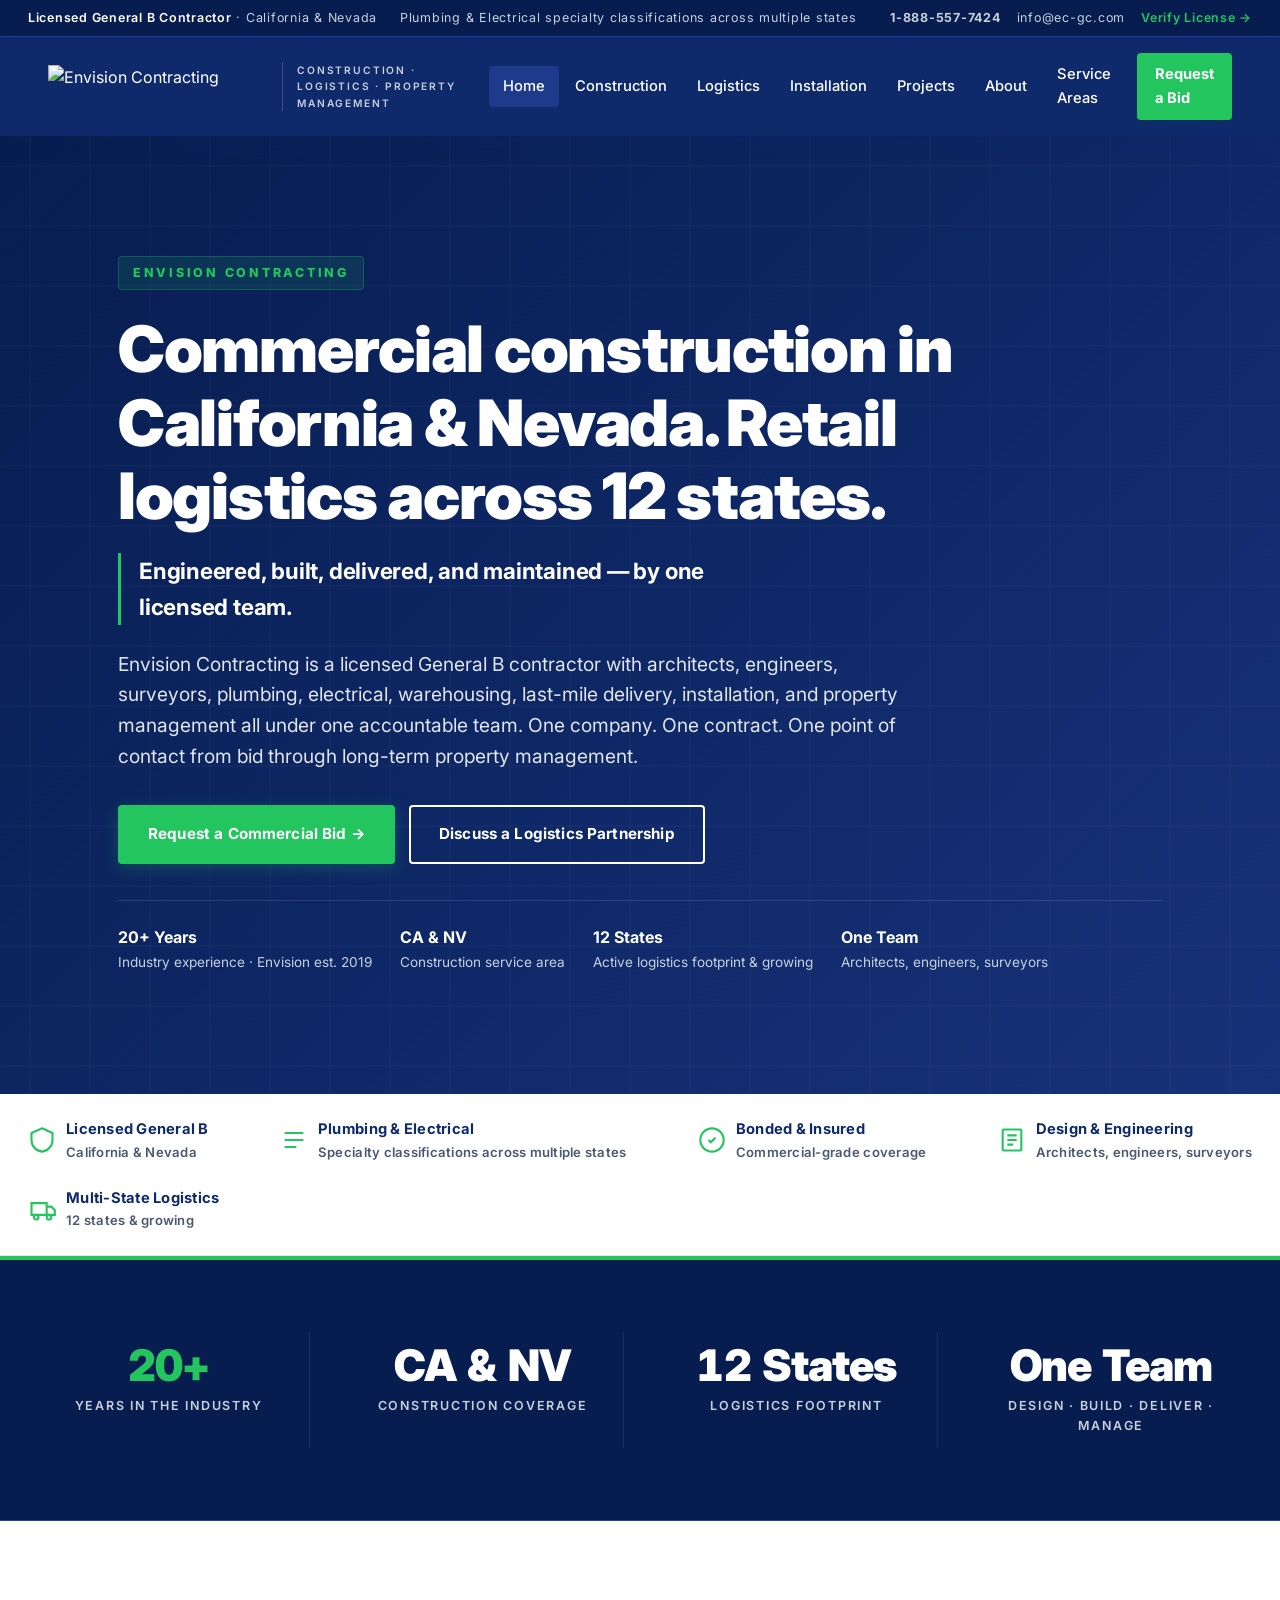
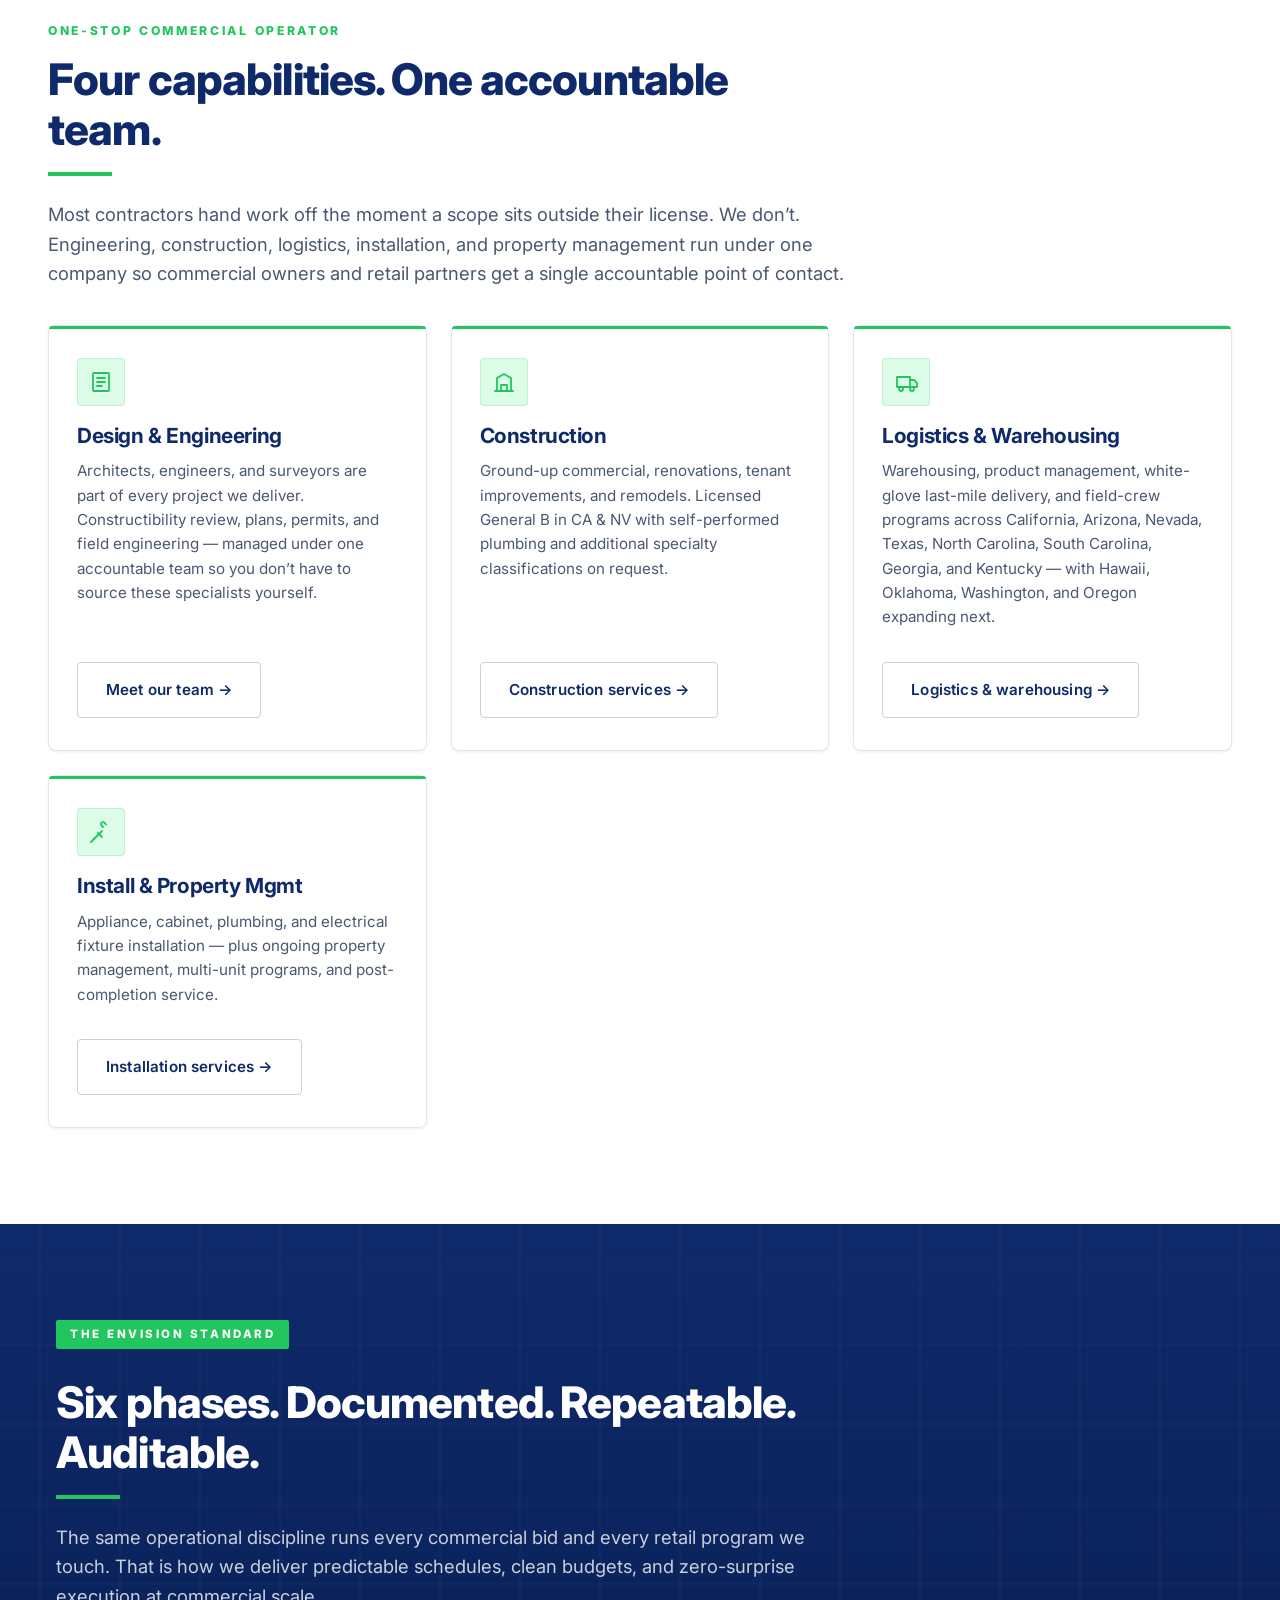
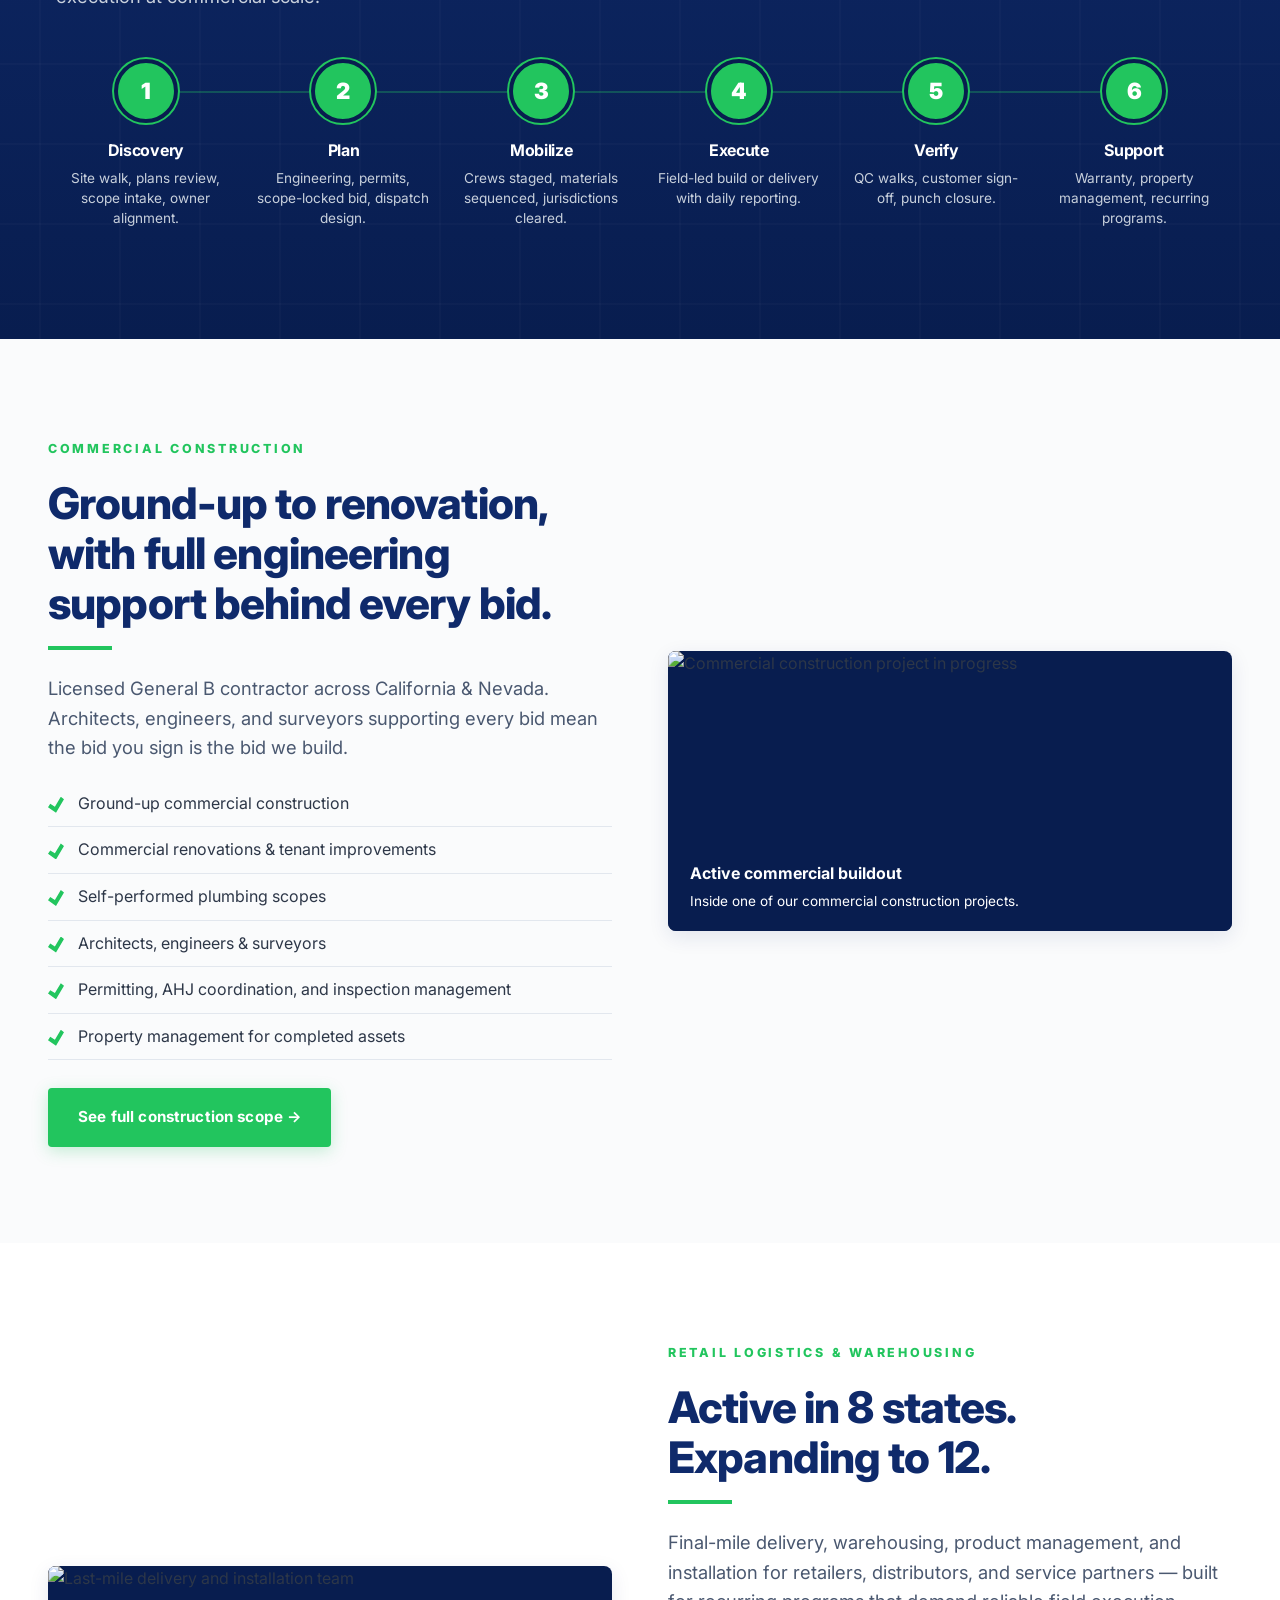
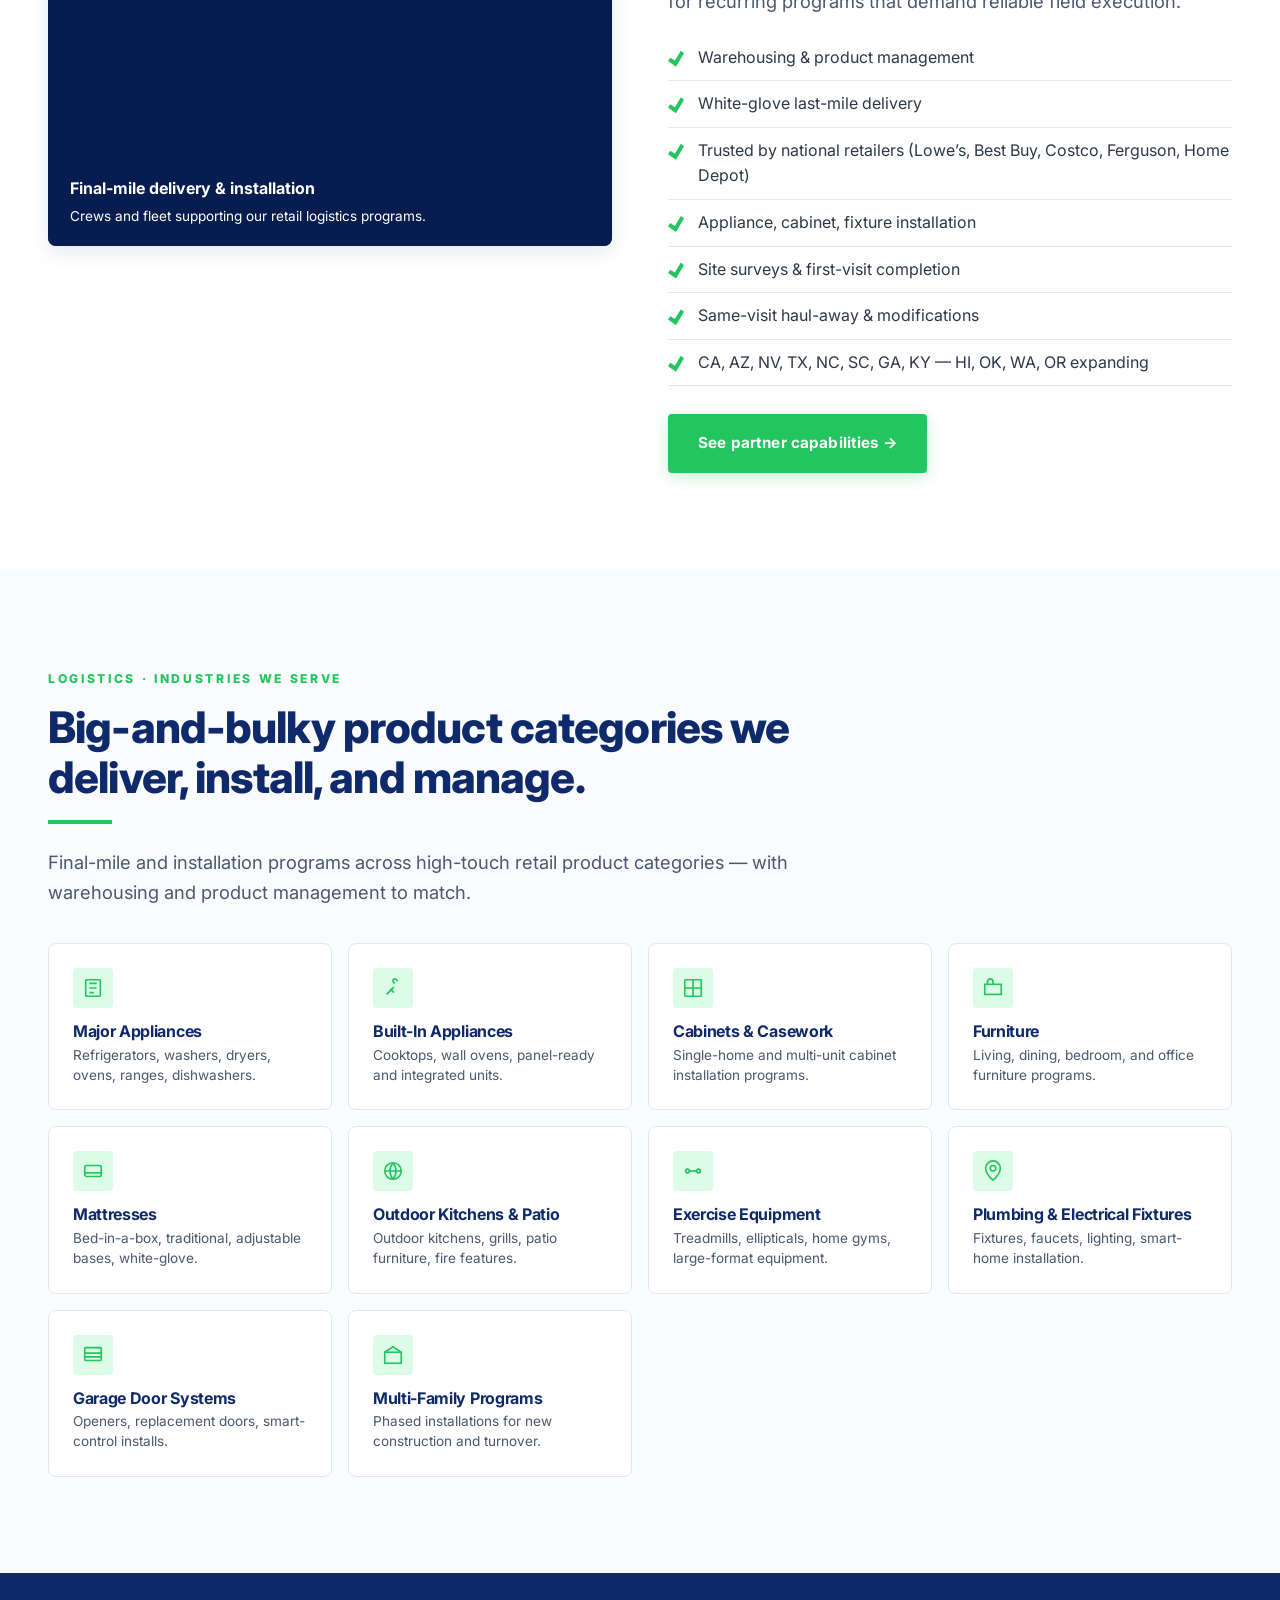
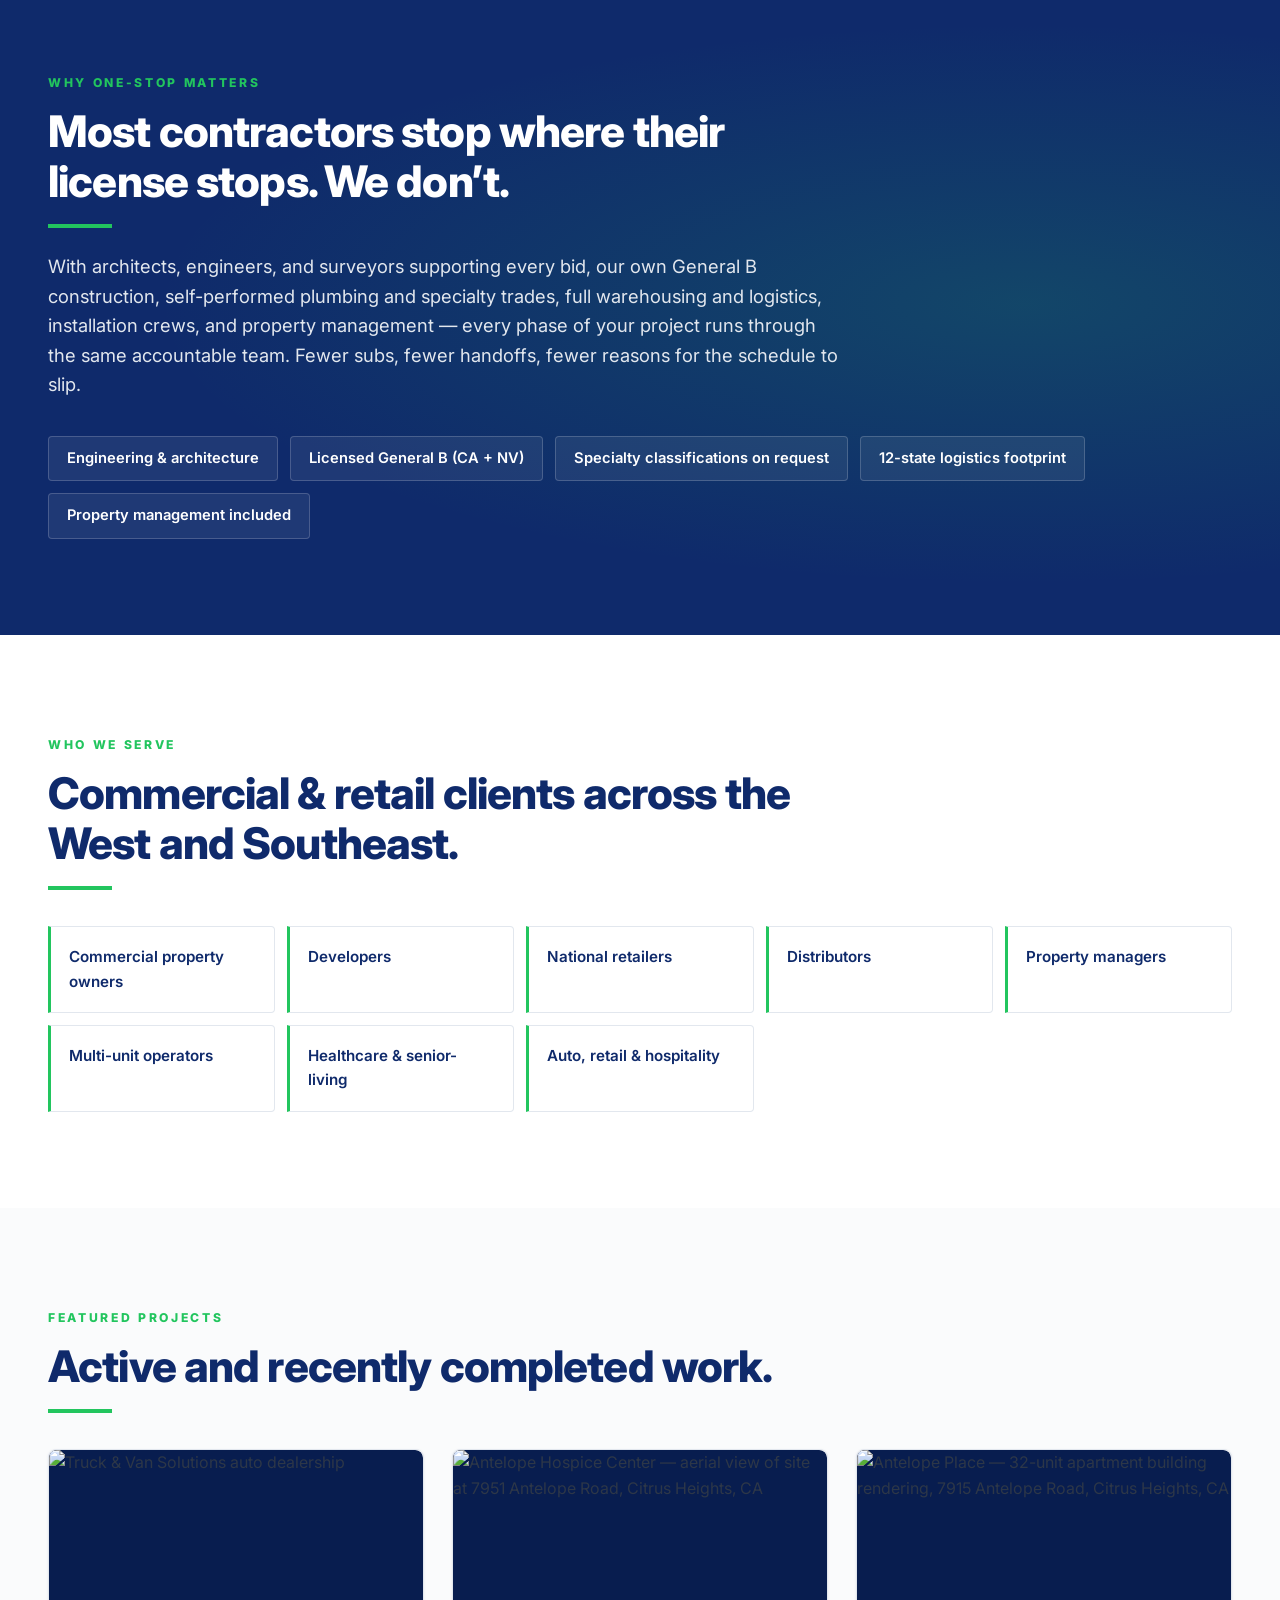
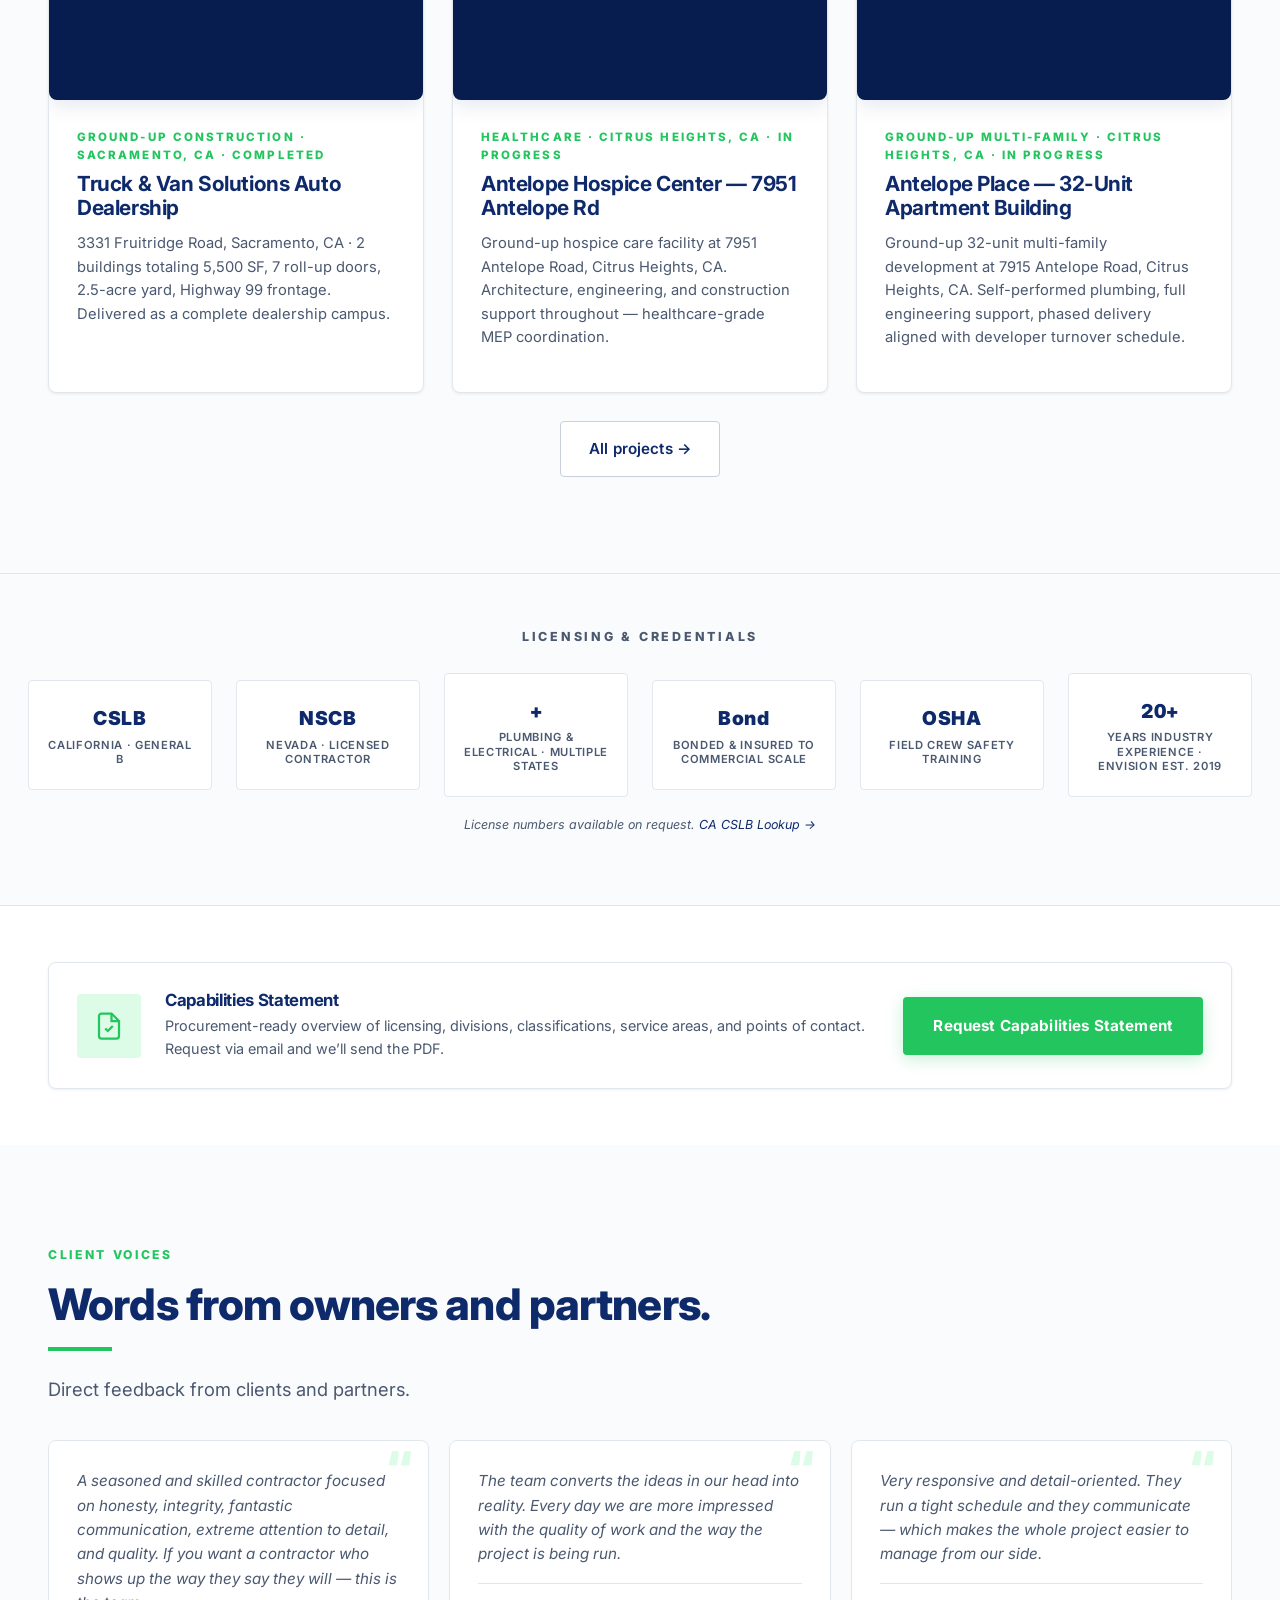
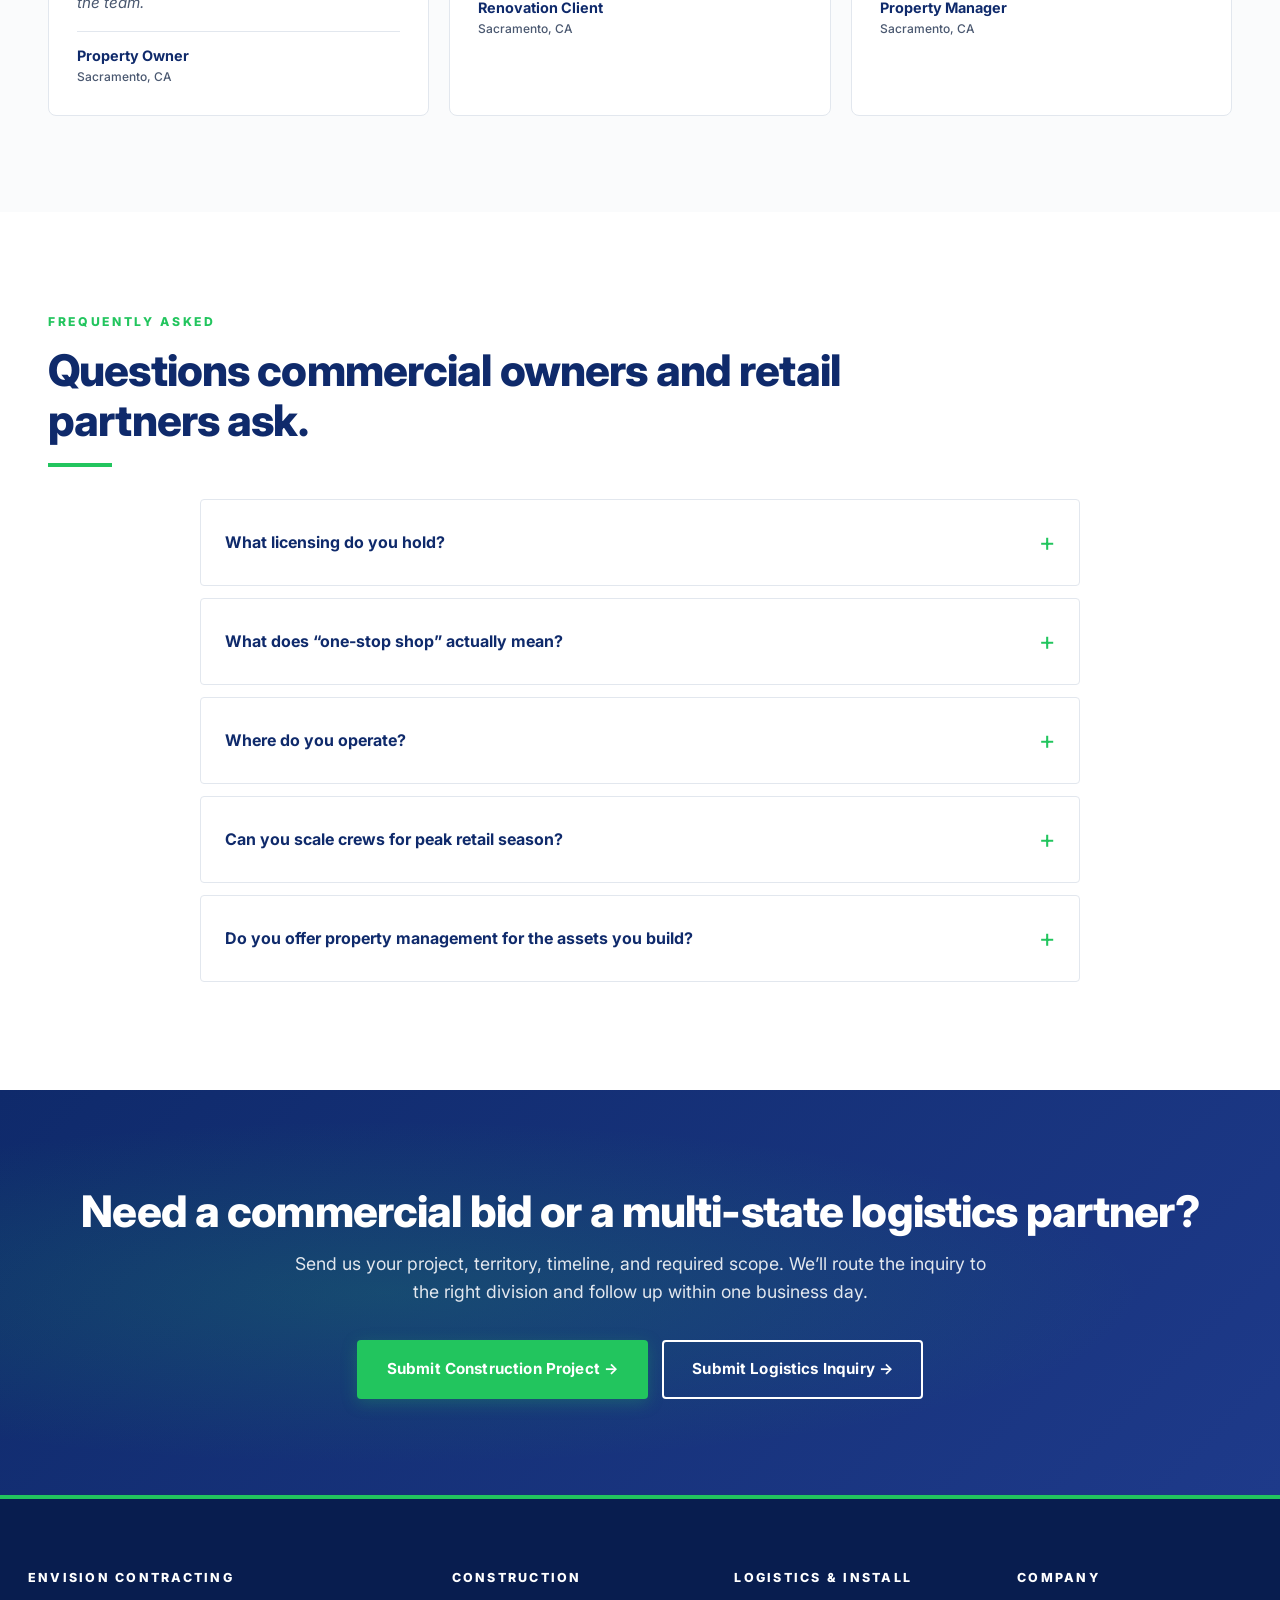
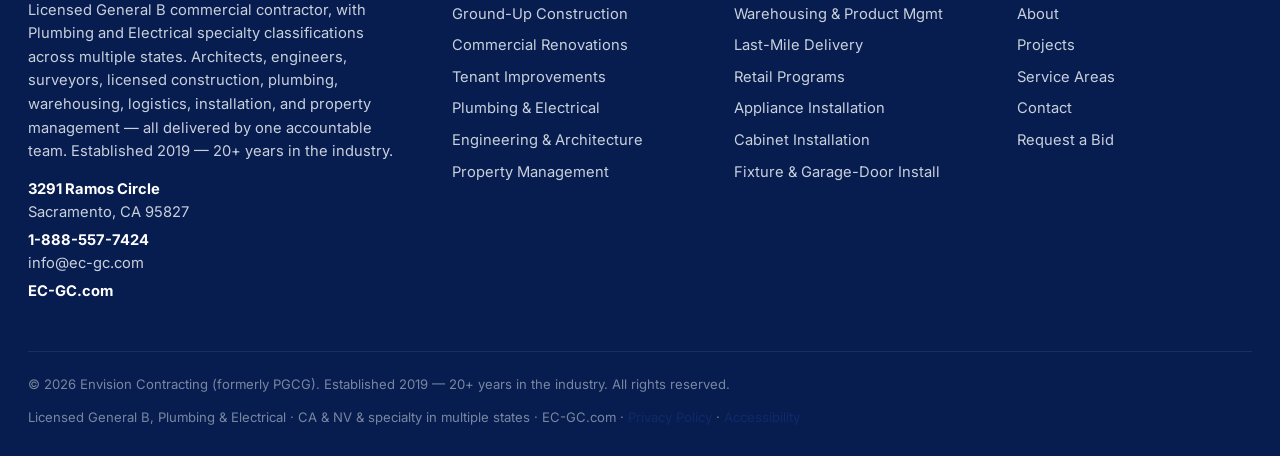
==== commit 03e06547: "Add Privacy + Accessibility footer links + update sitemap" ====
--- a/index.html
+++ b/index.html
@@ -569,7 +569,7 @@
   </div>
   <div class="footer-bottom">
     <span>&copy; <span id="yr">2026</span> Envision Contracting (formerly PGCG). Established 2019 &mdash; 20+ years in the industry. All rights reserved.</span>
-    <span>Licensed General B, Plumbing &amp; Electrical &middot; CA &amp; NV &amp; specialty in multiple states &middot; EC-GC.com</span>
+    <span>Licensed General B, Plumbing &amp; Electrical &middot; CA &amp; NV &amp; specialty in multiple states &middot; EC-GC.com &middot; <a href="/privacy.html">Privacy Policy</a> &middot; <a href="/accessibility.html">Accessibility</a></span>
   </div>
 </footer>
 
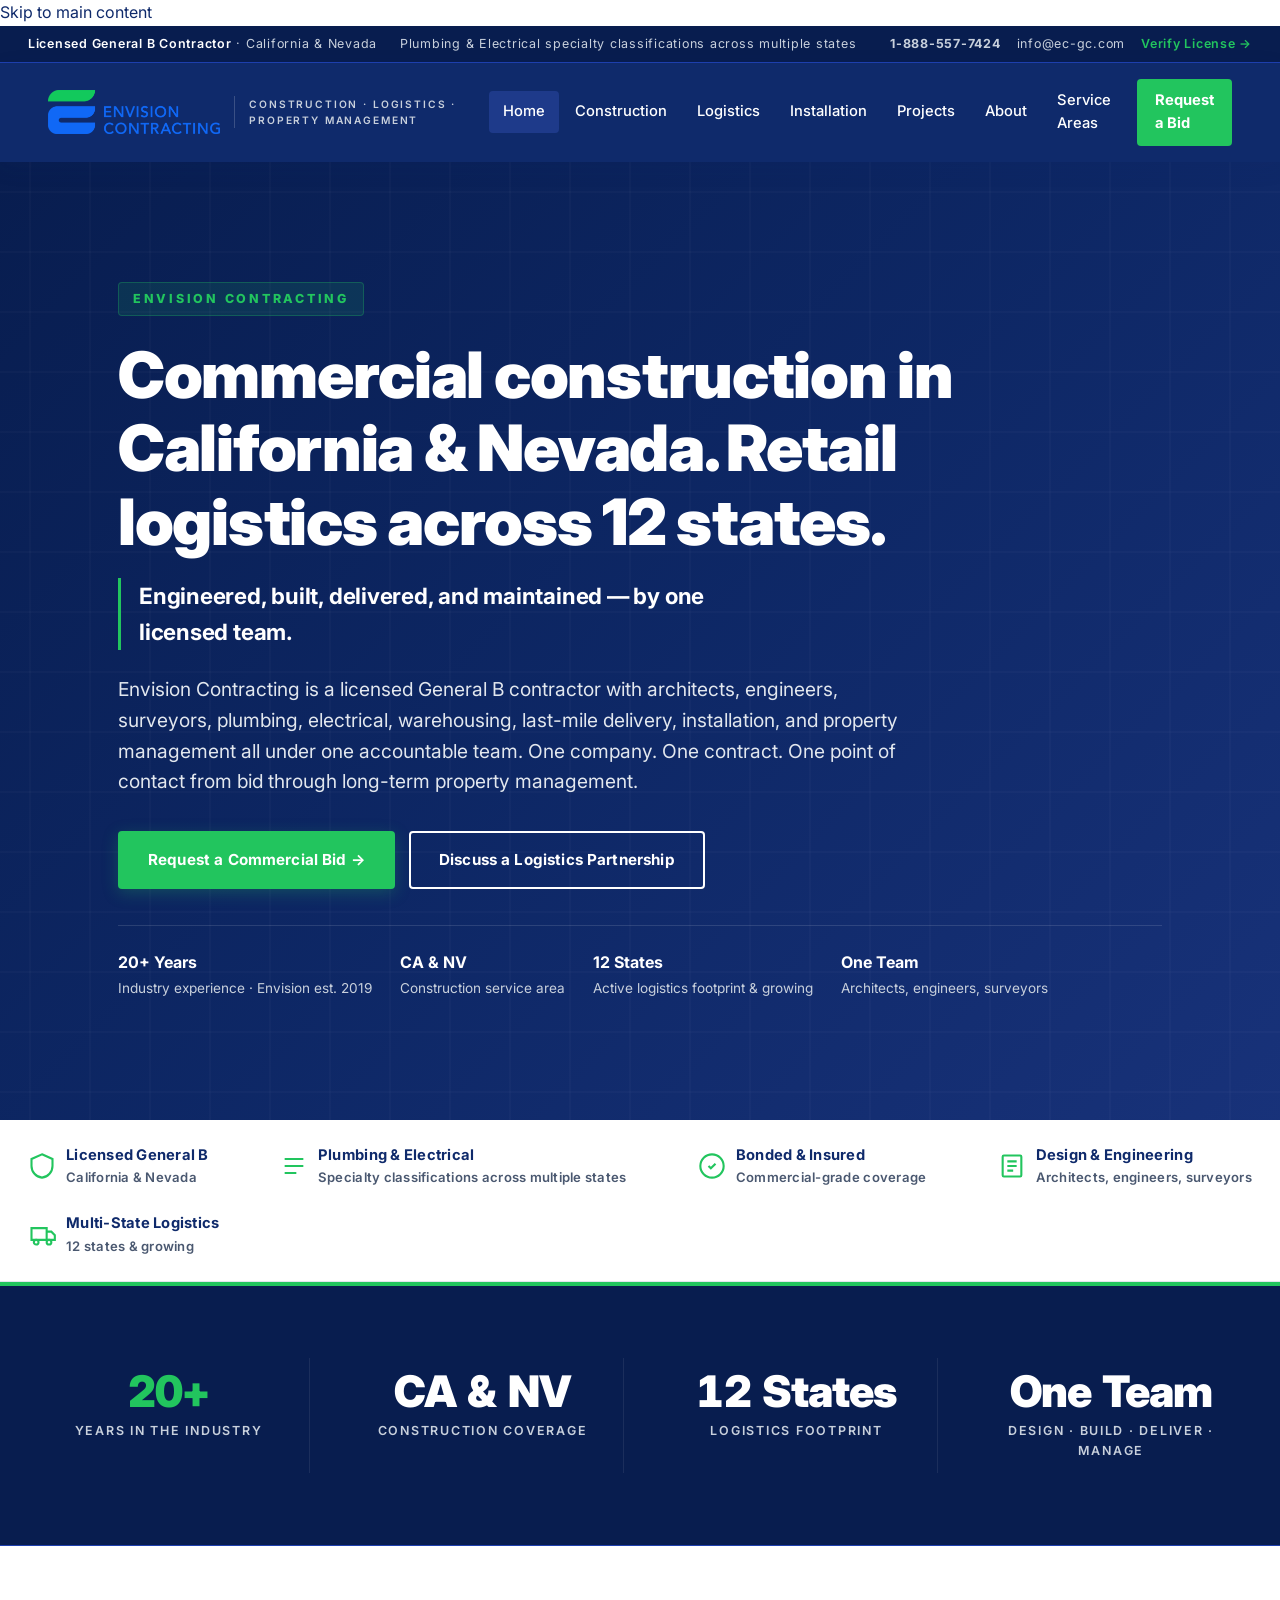
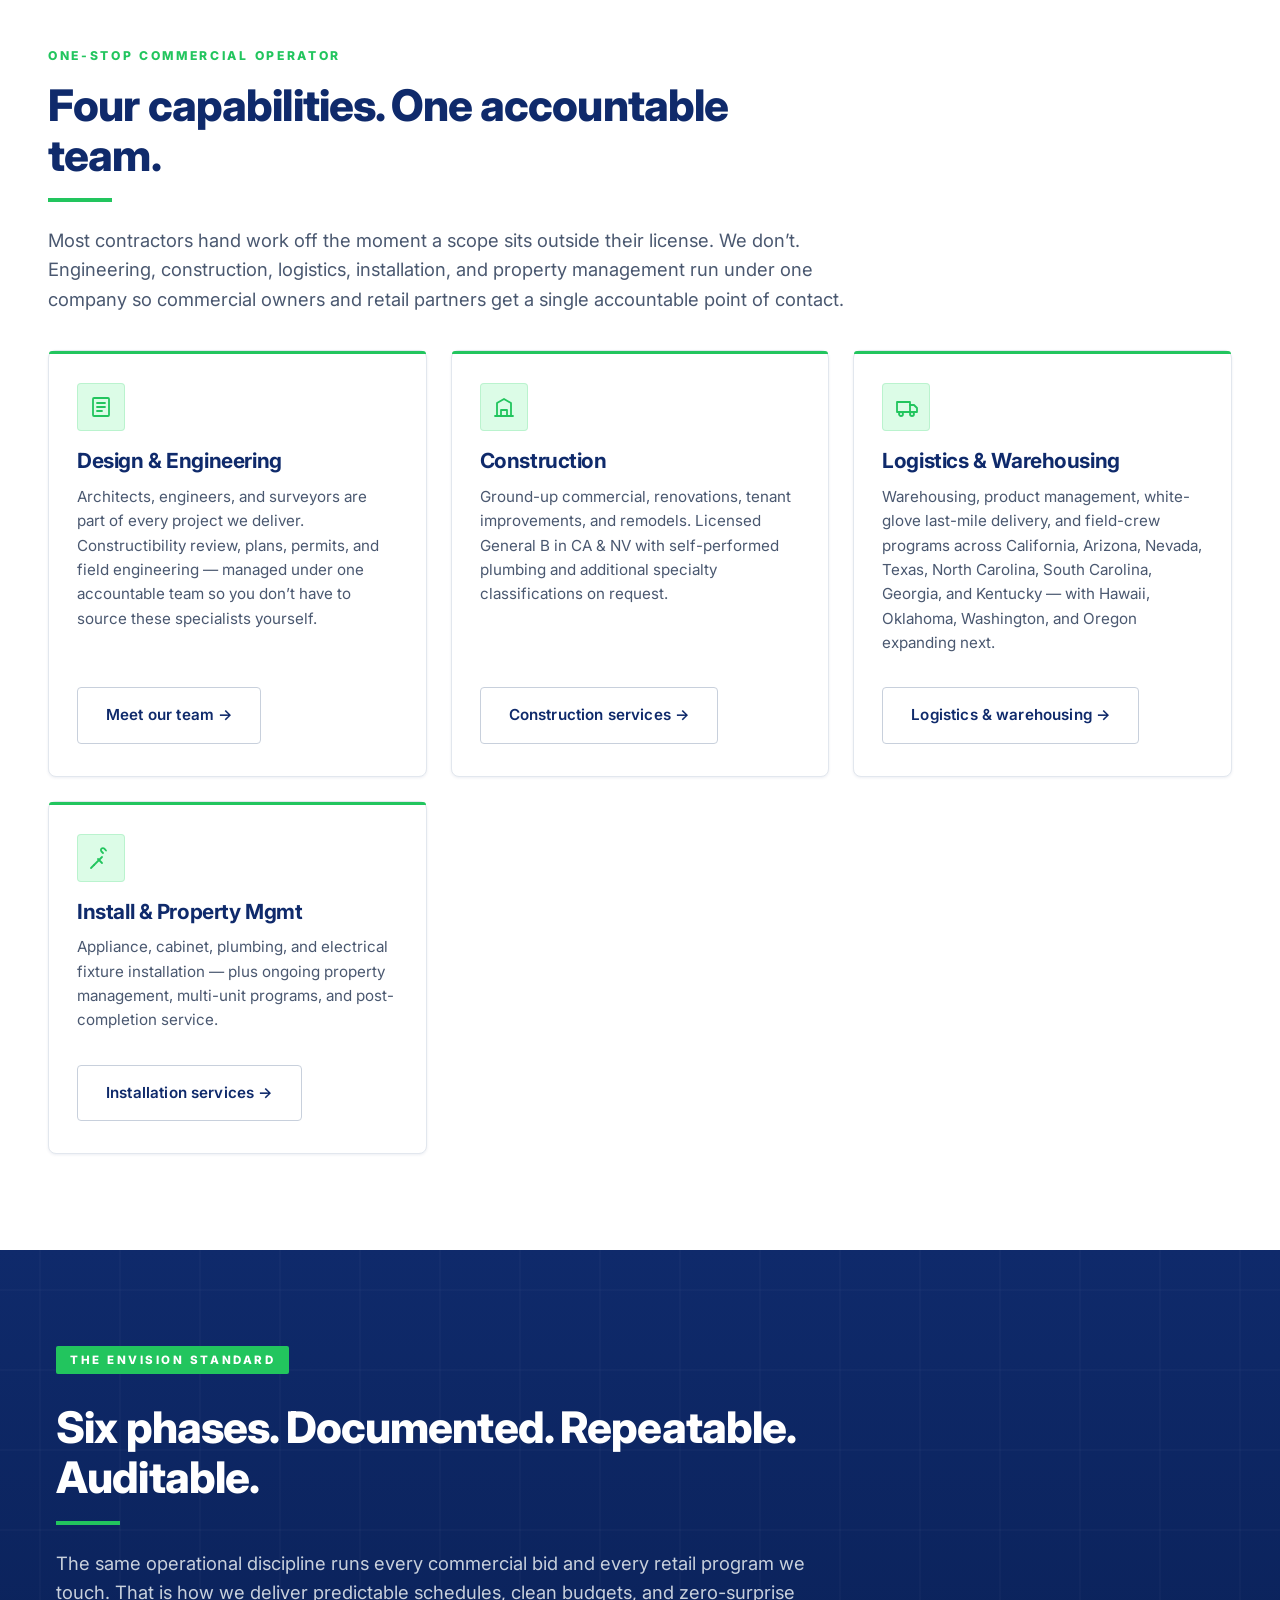
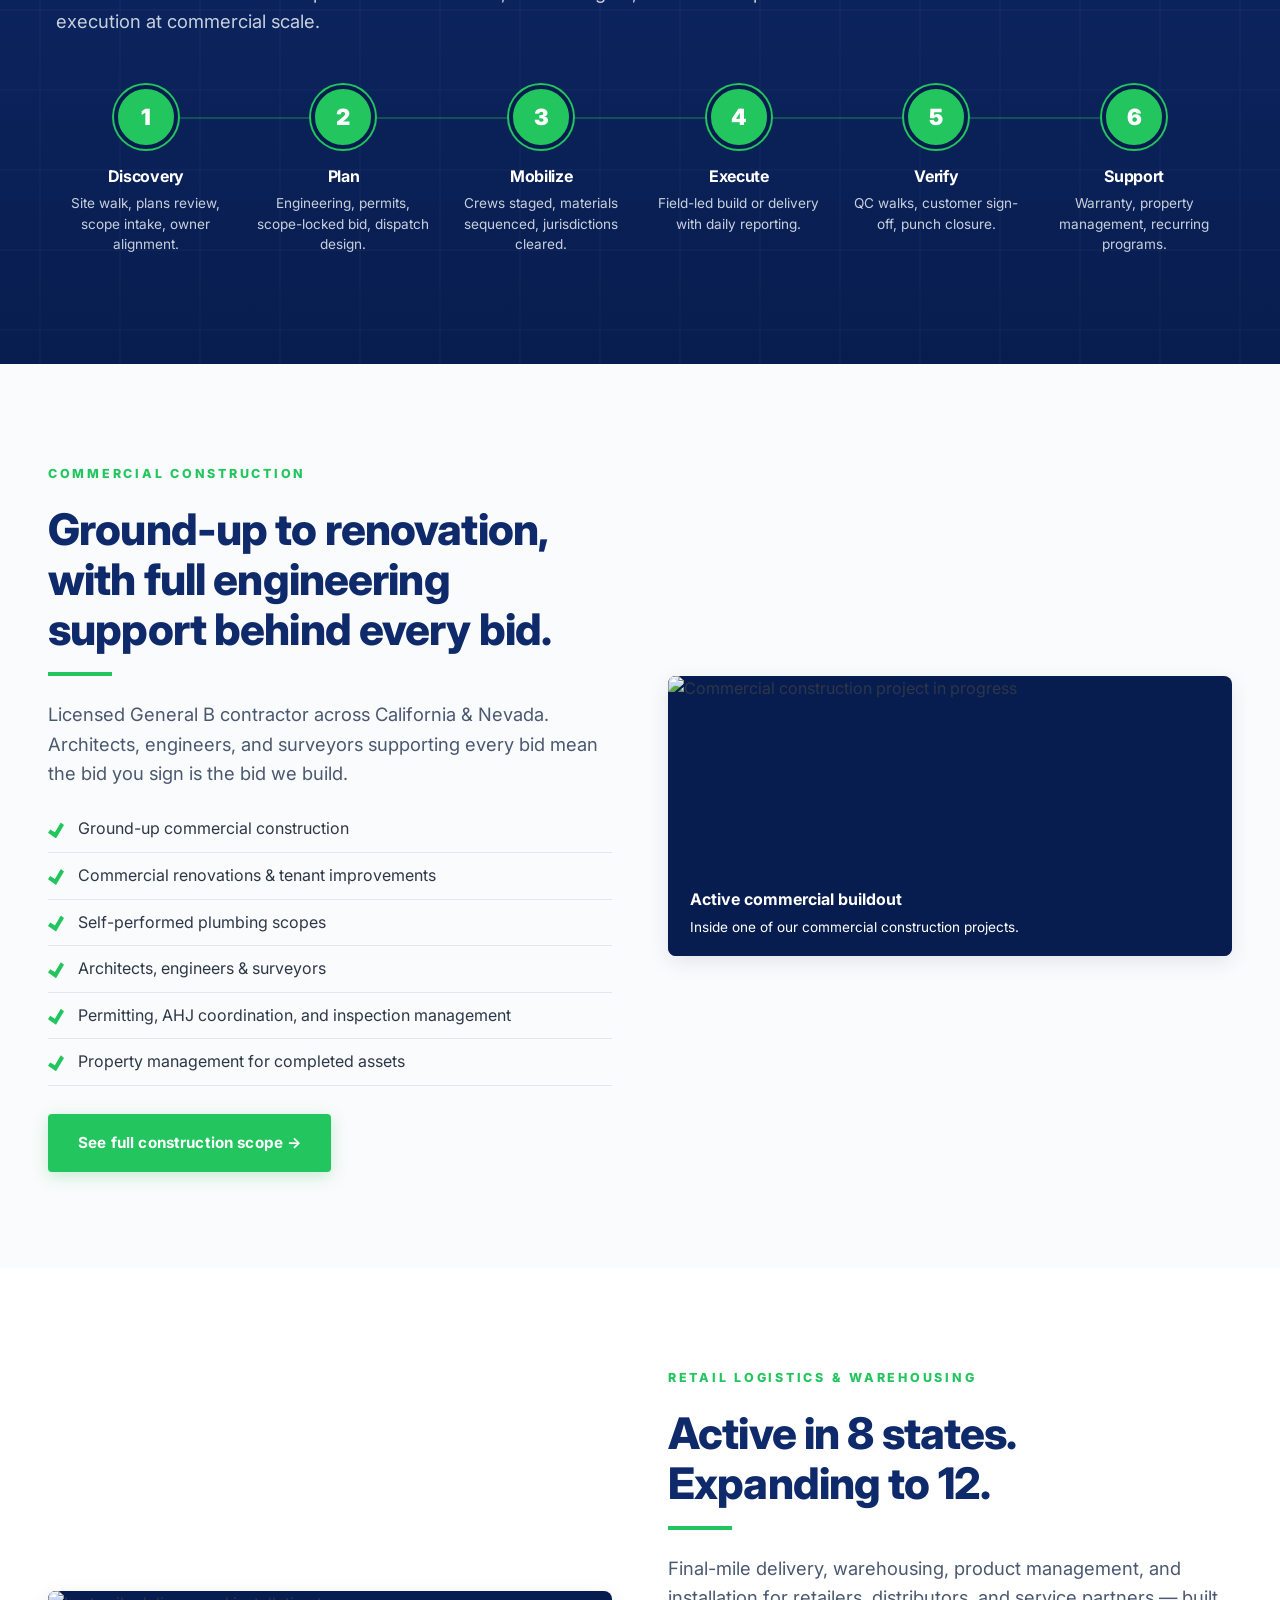
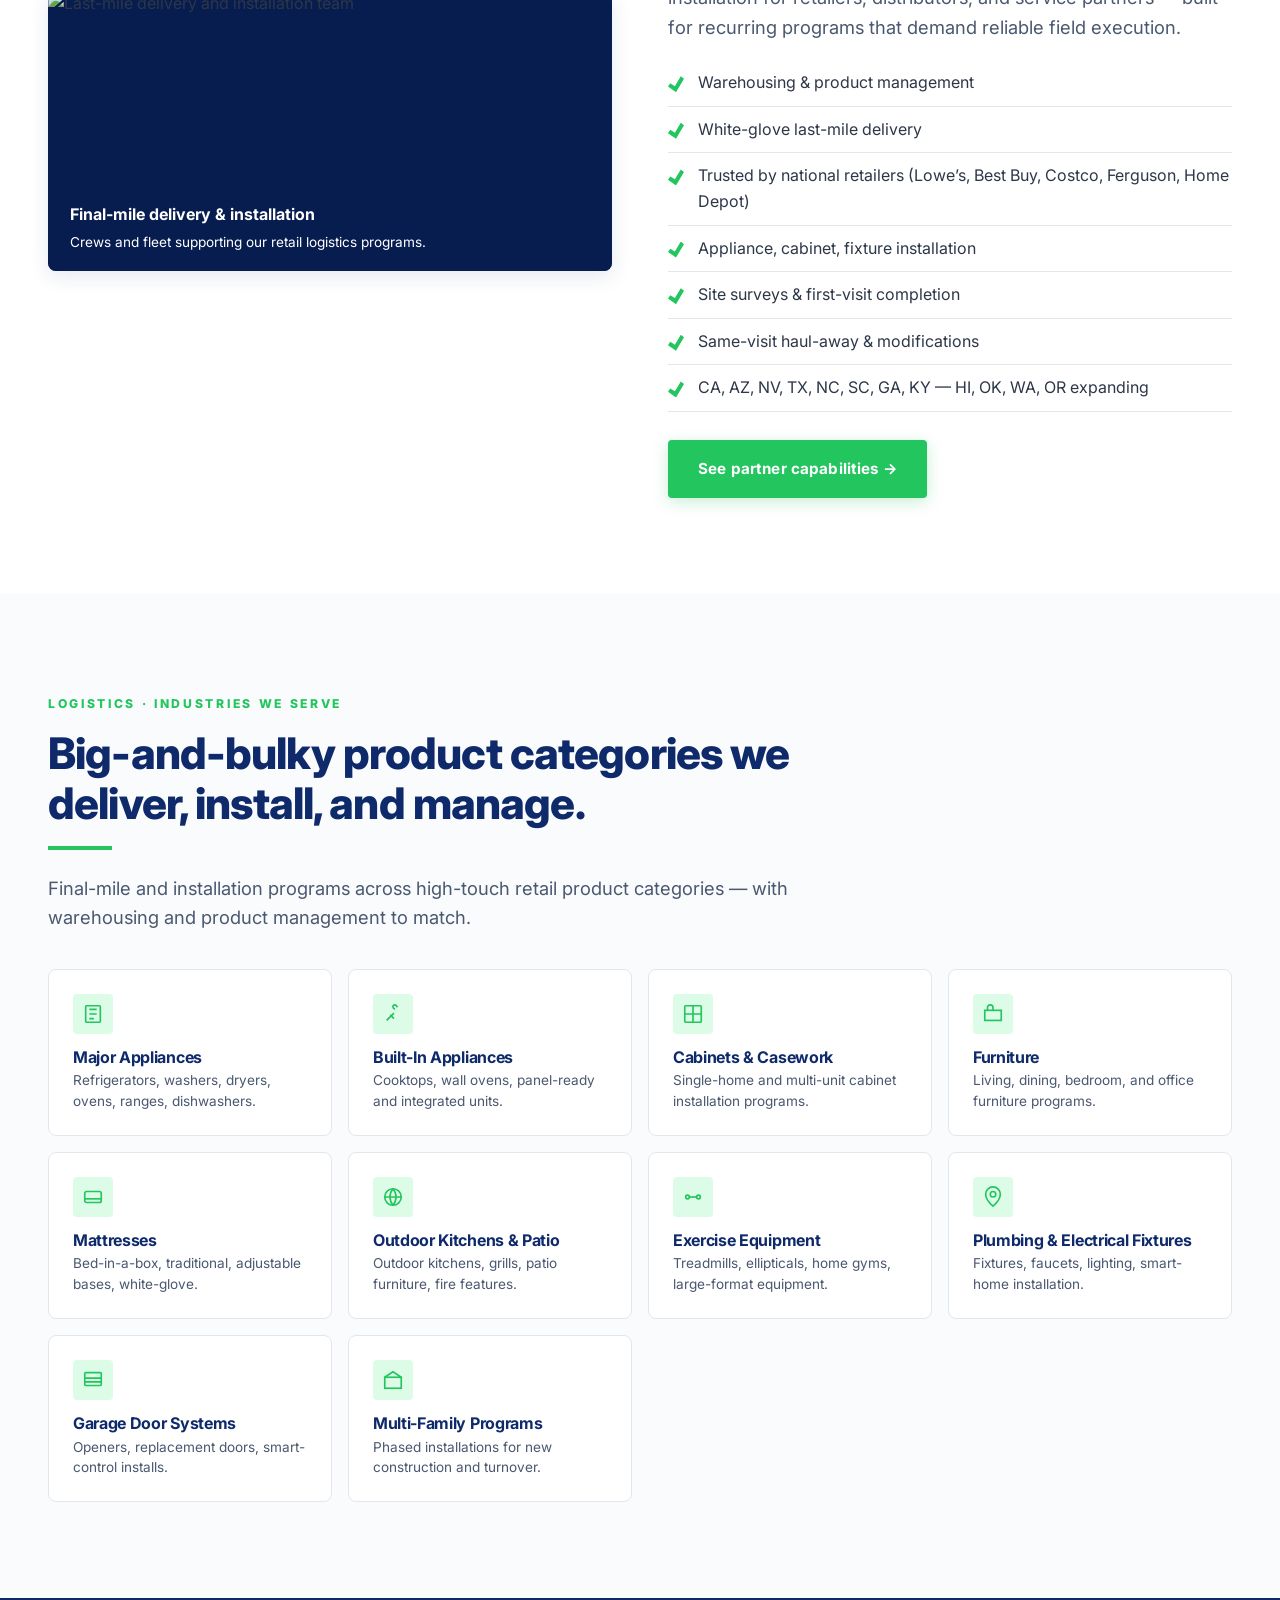
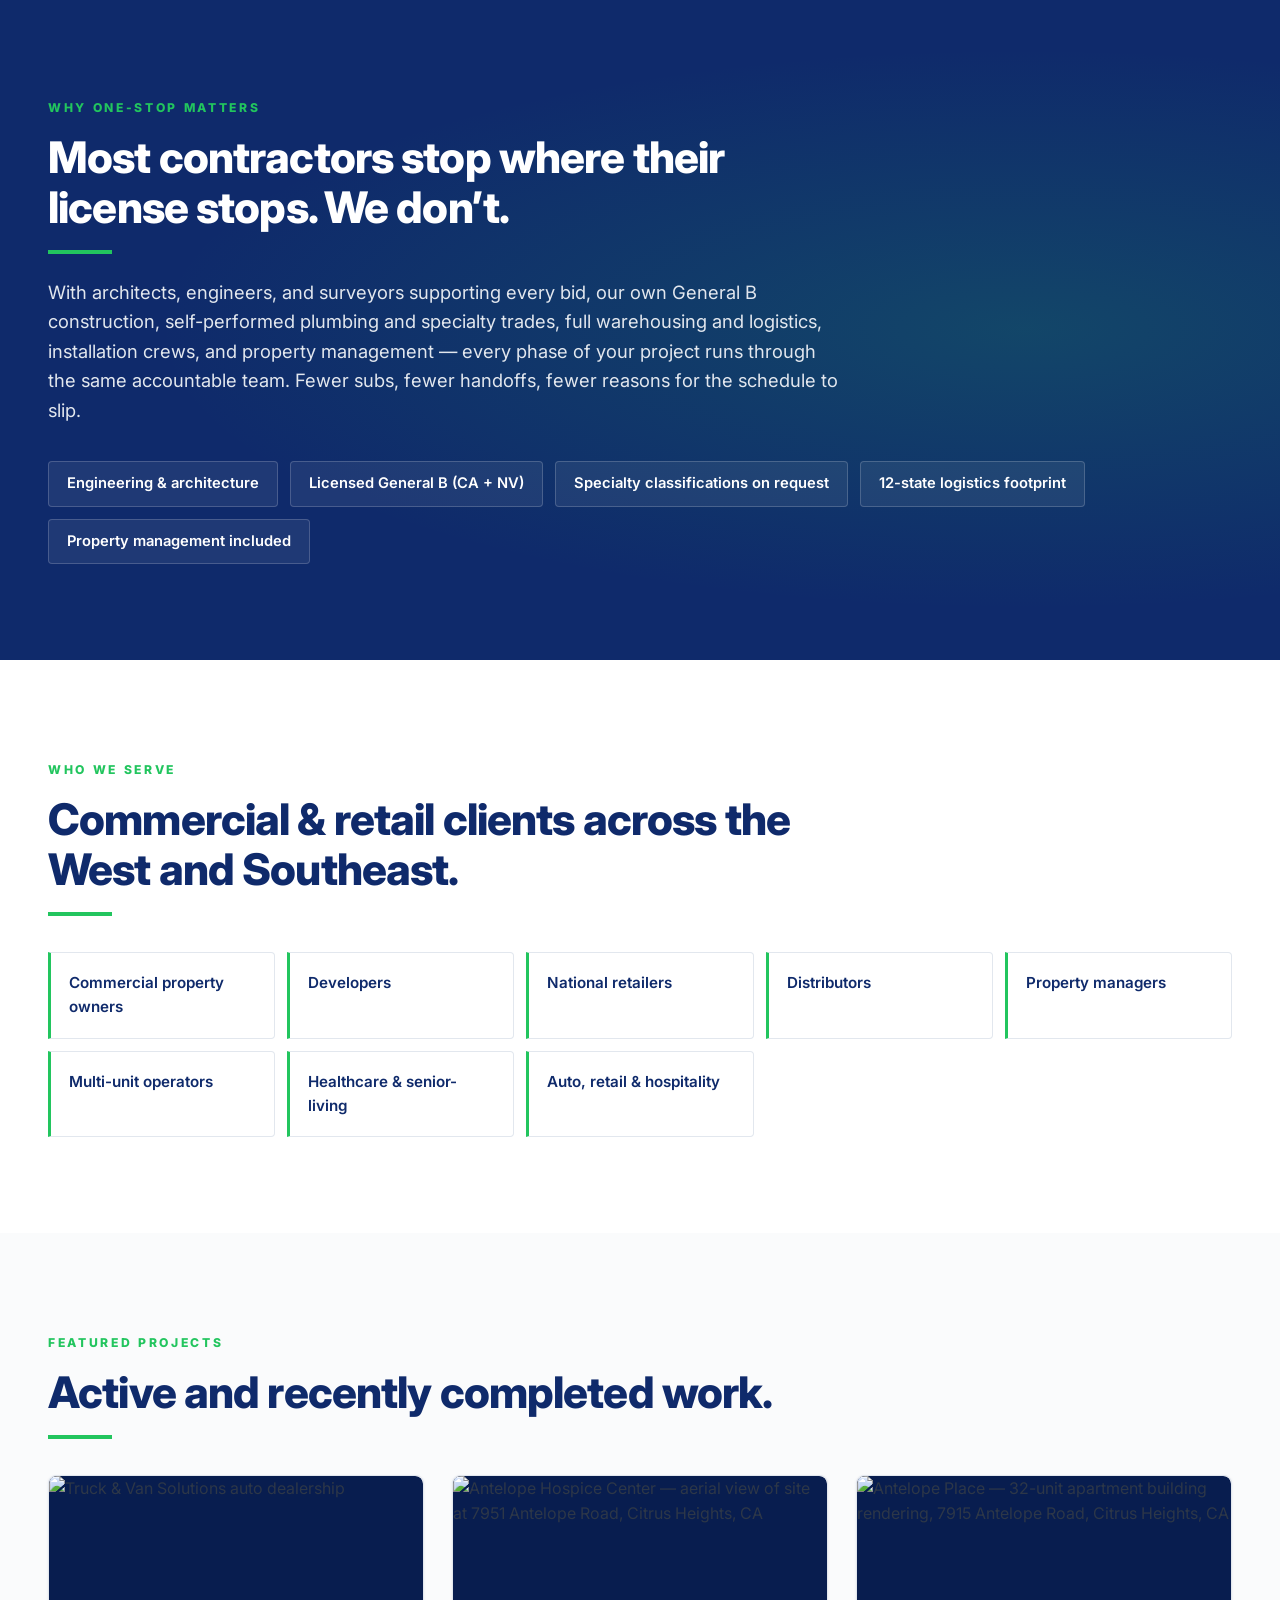
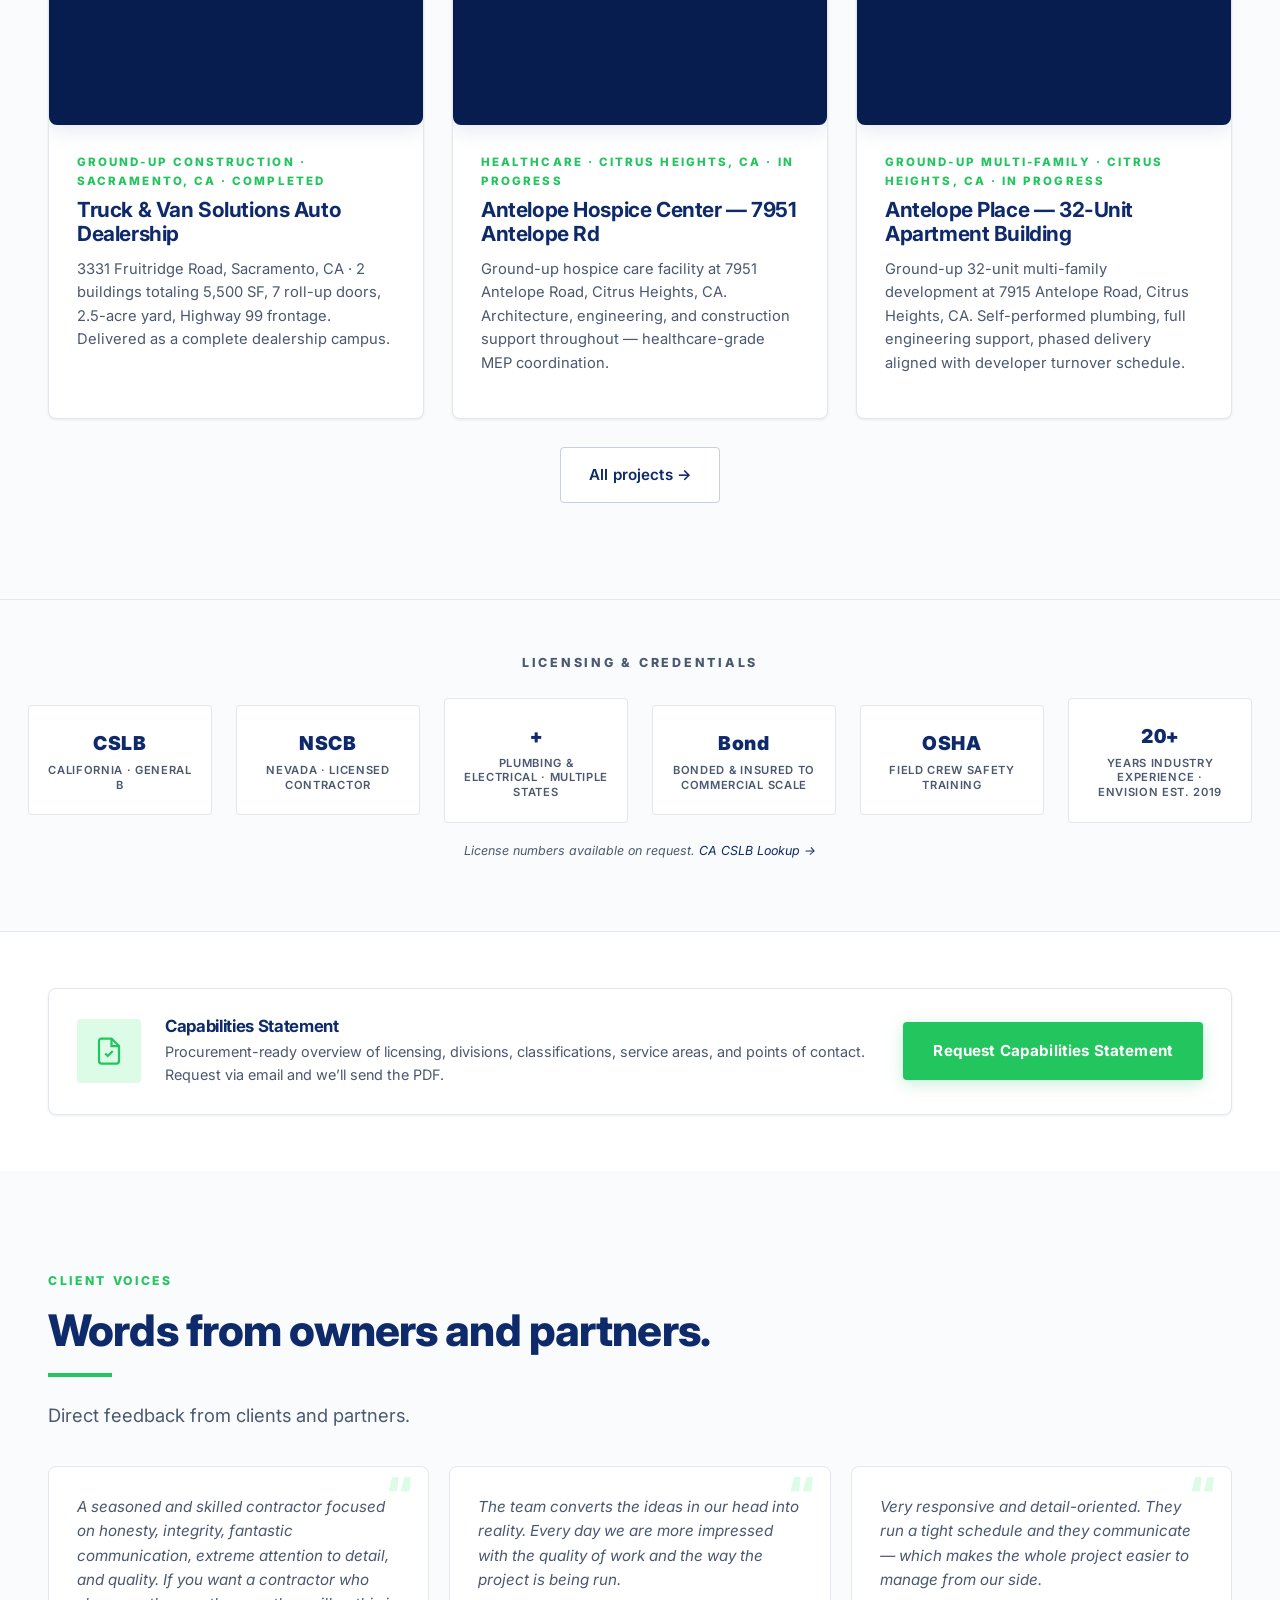
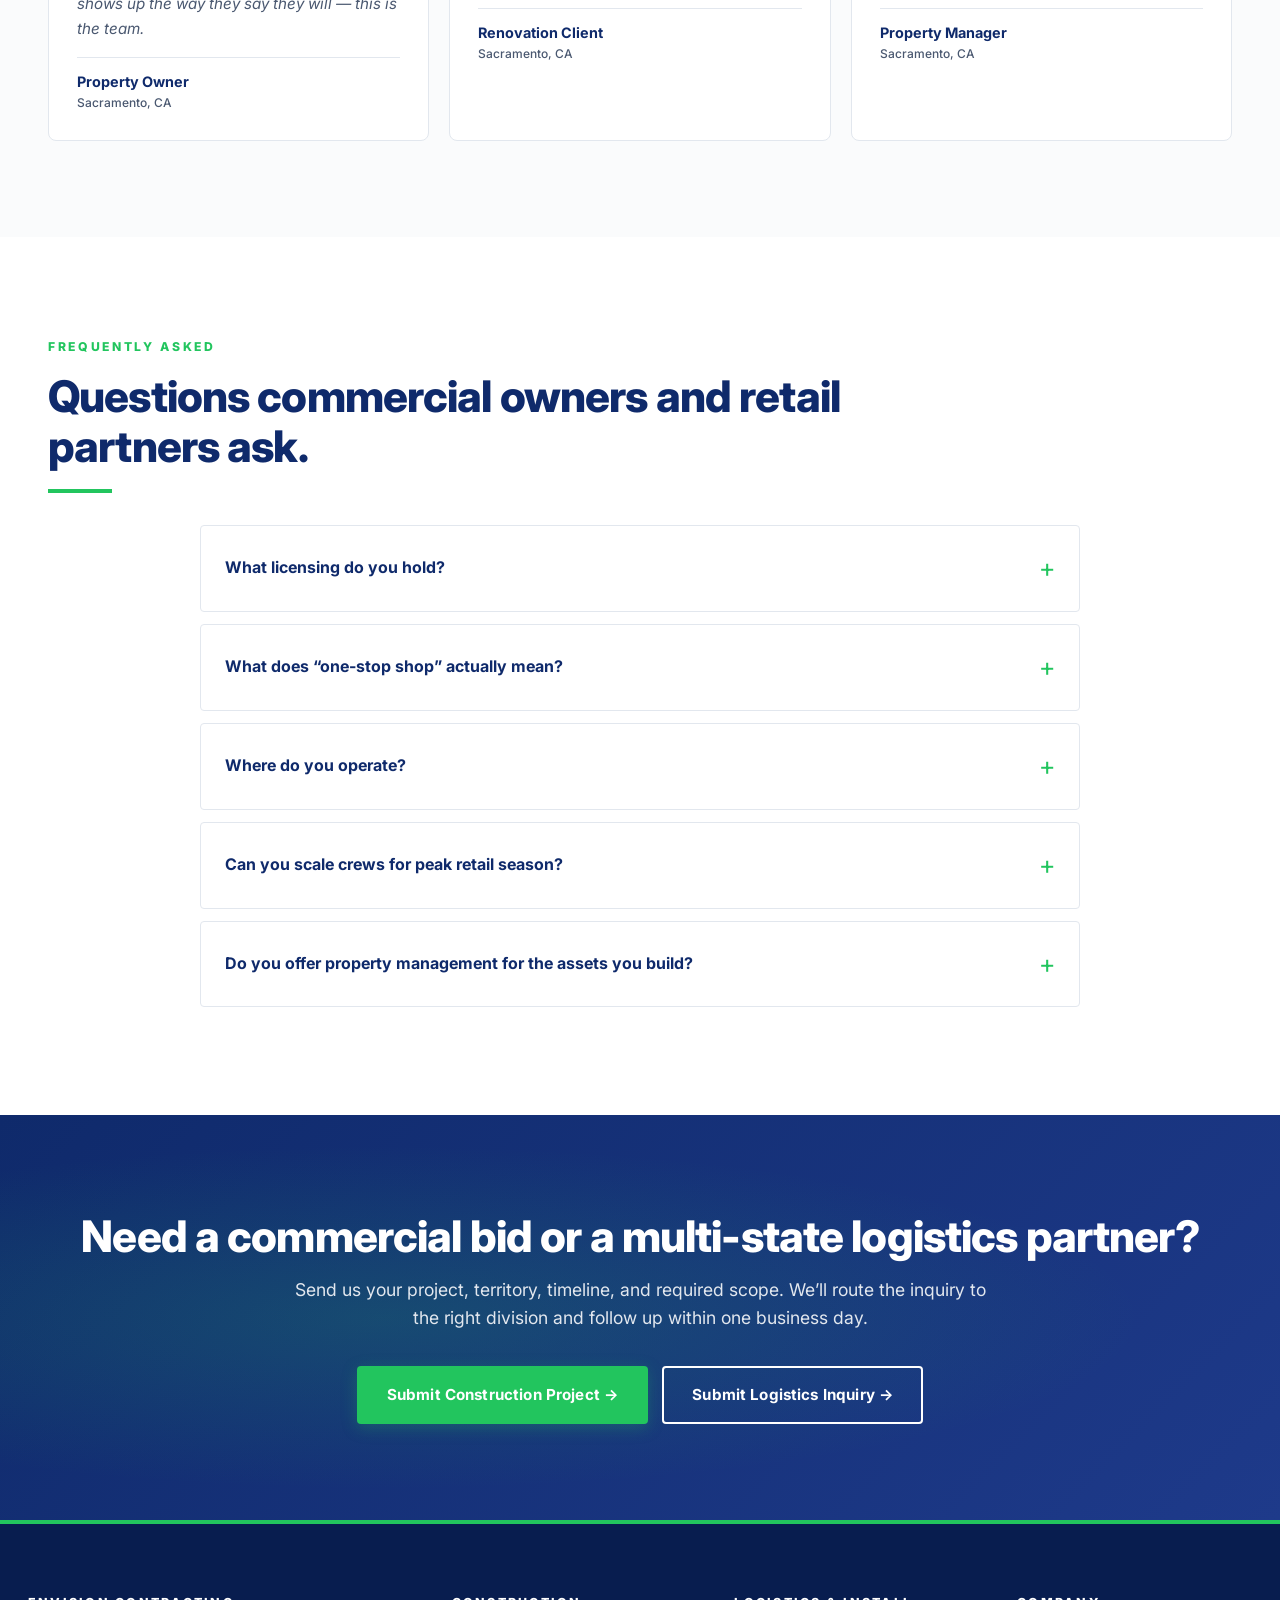
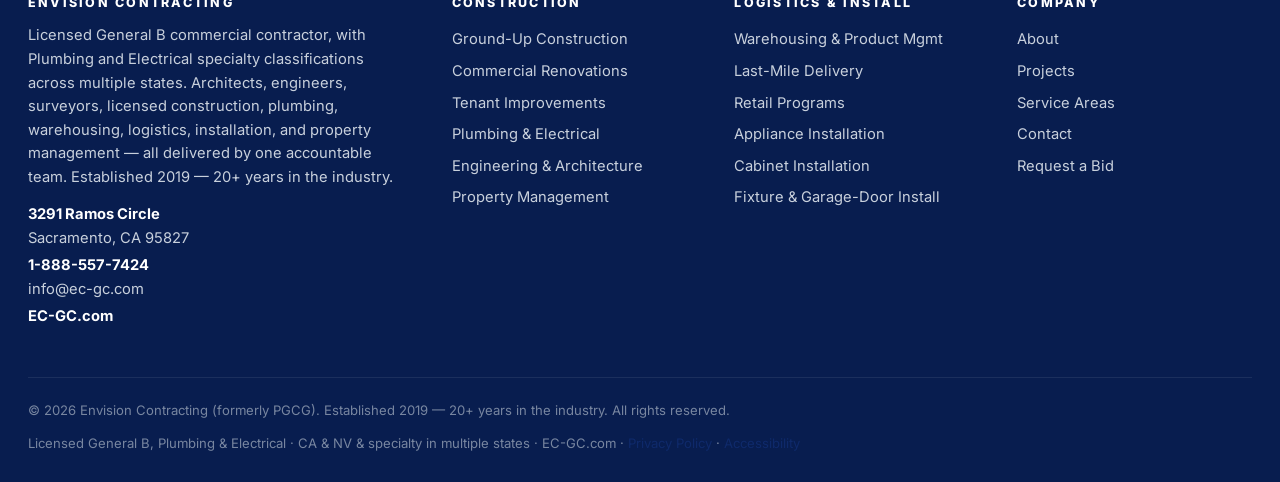
==== commit 6f4710bc: "Add <main> + skip-link: index.html" ====
--- a/index.html
+++ b/index.html
@@ -22,6 +22,7 @@
 <link rel="stylesheet" href="styles.css" />
 </head>
 <body>
+<a class="skip-link" href="#main-content">Skip to main content</a>
 
 <!-- TOP UTILITY -->
 <div class="top-utility">
@@ -62,6 +63,7 @@
 </header>
 
 <!-- HERO -->
+<main id="main-content">
 <section class="hero">
   <div class="container">
     <span class="eyebrow">ENVISION CONTRACTING</span>
@@ -529,6 +531,7 @@
 </section>
 
 <!-- FOOTER -->
+</main>
 <footer class="site-footer">
   <div class="footer-grid">
     <div class="brand-block">
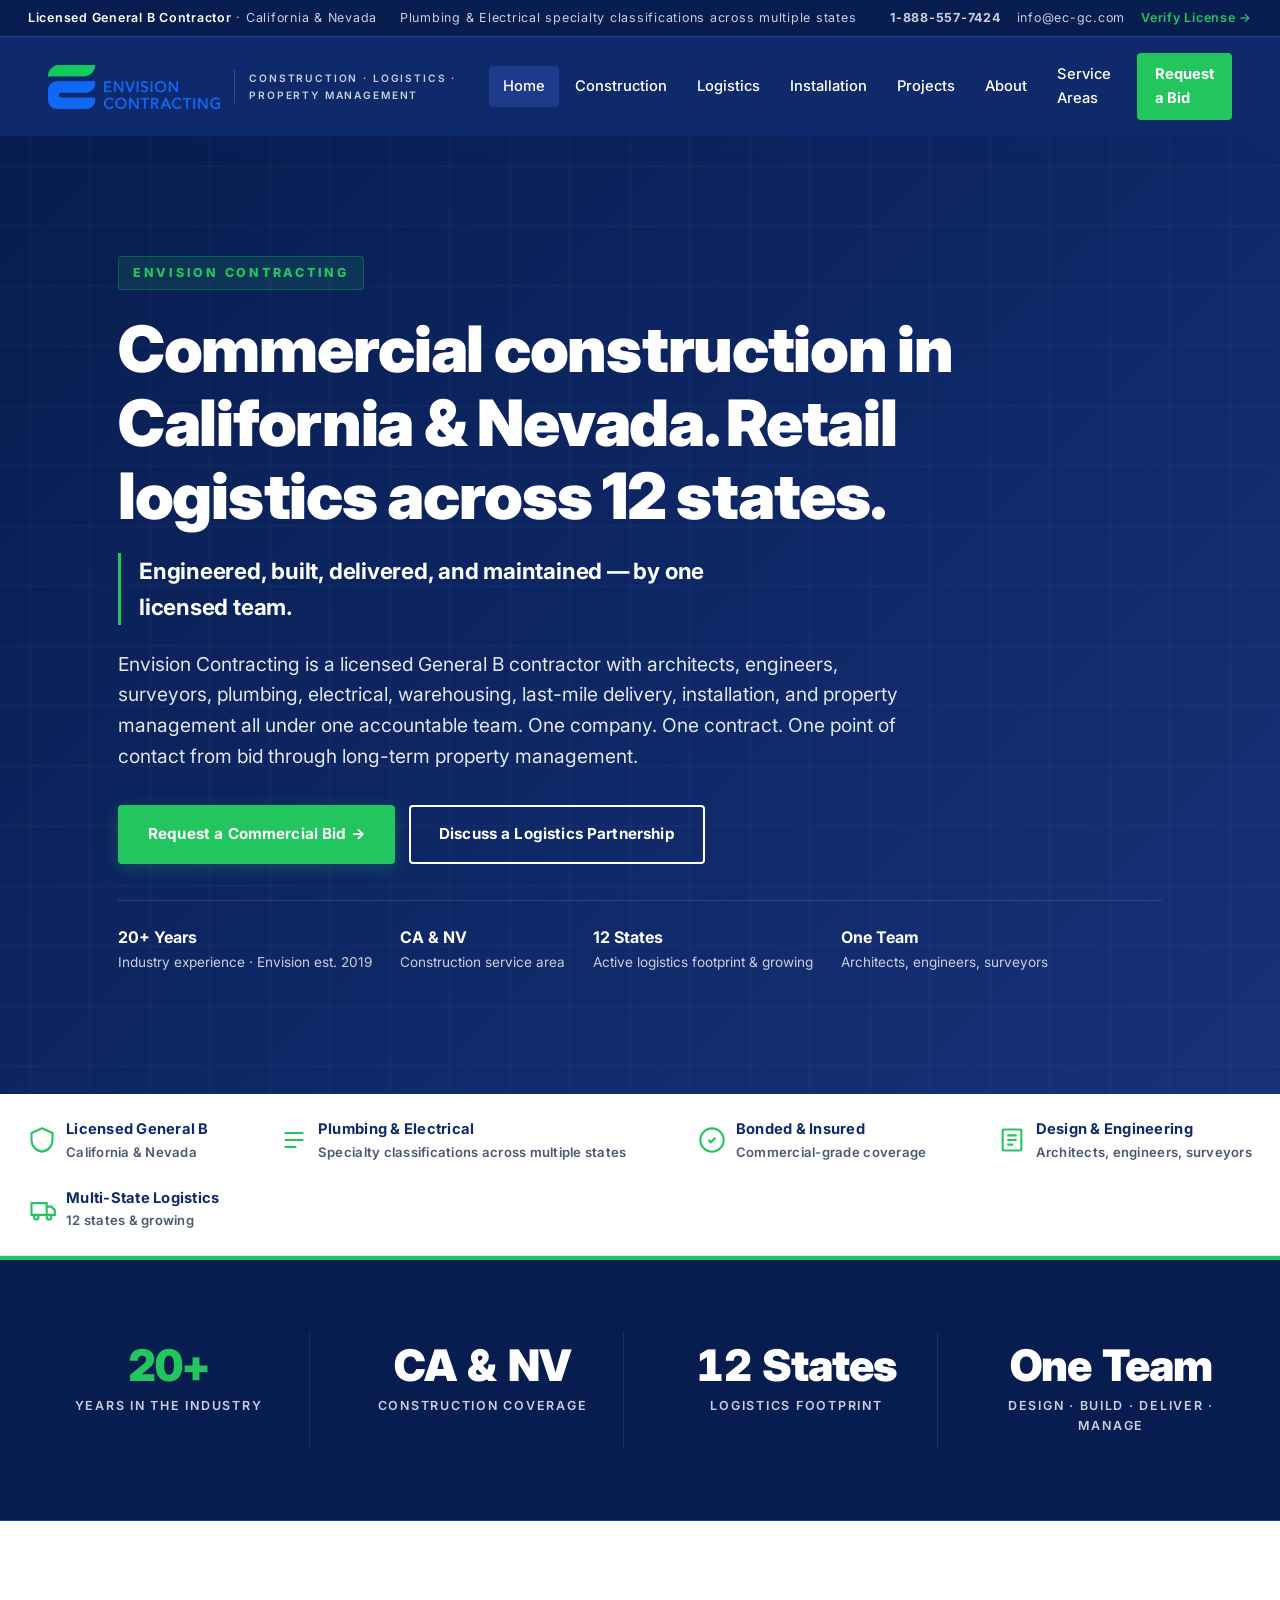
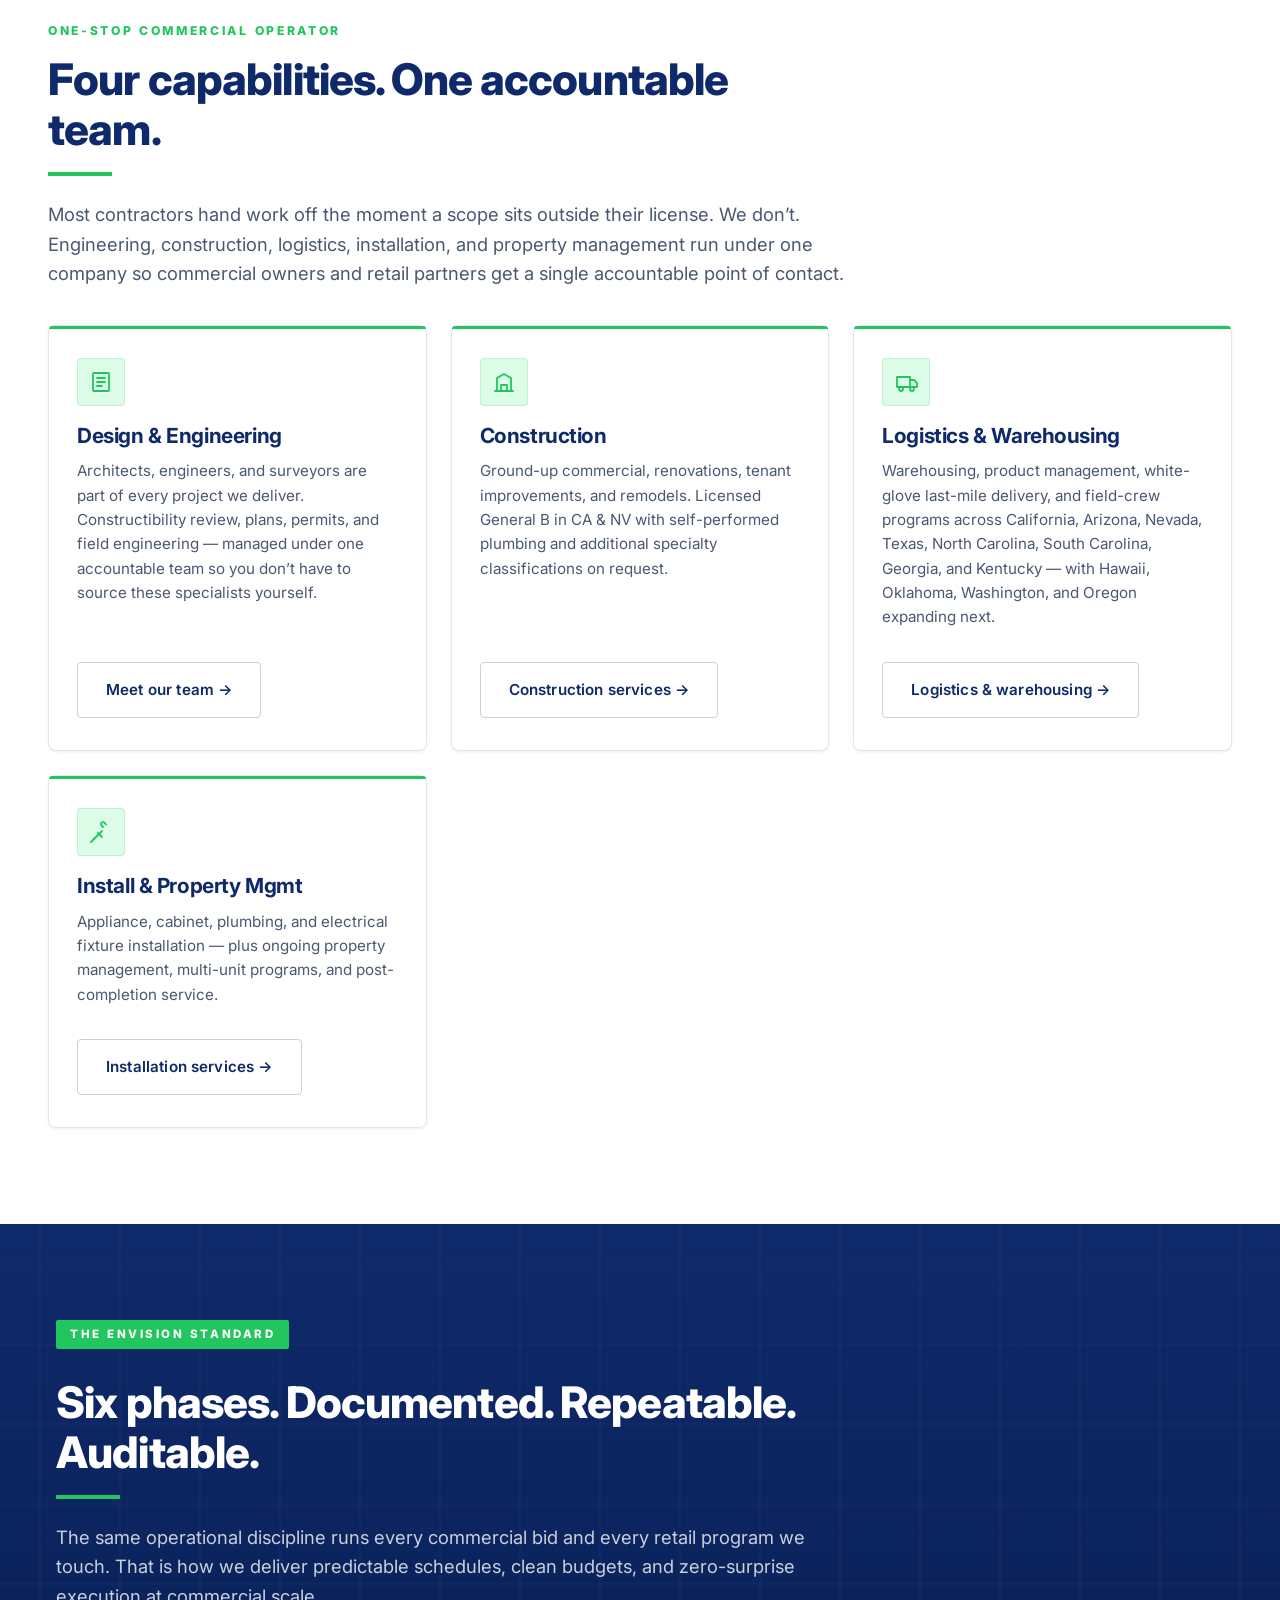
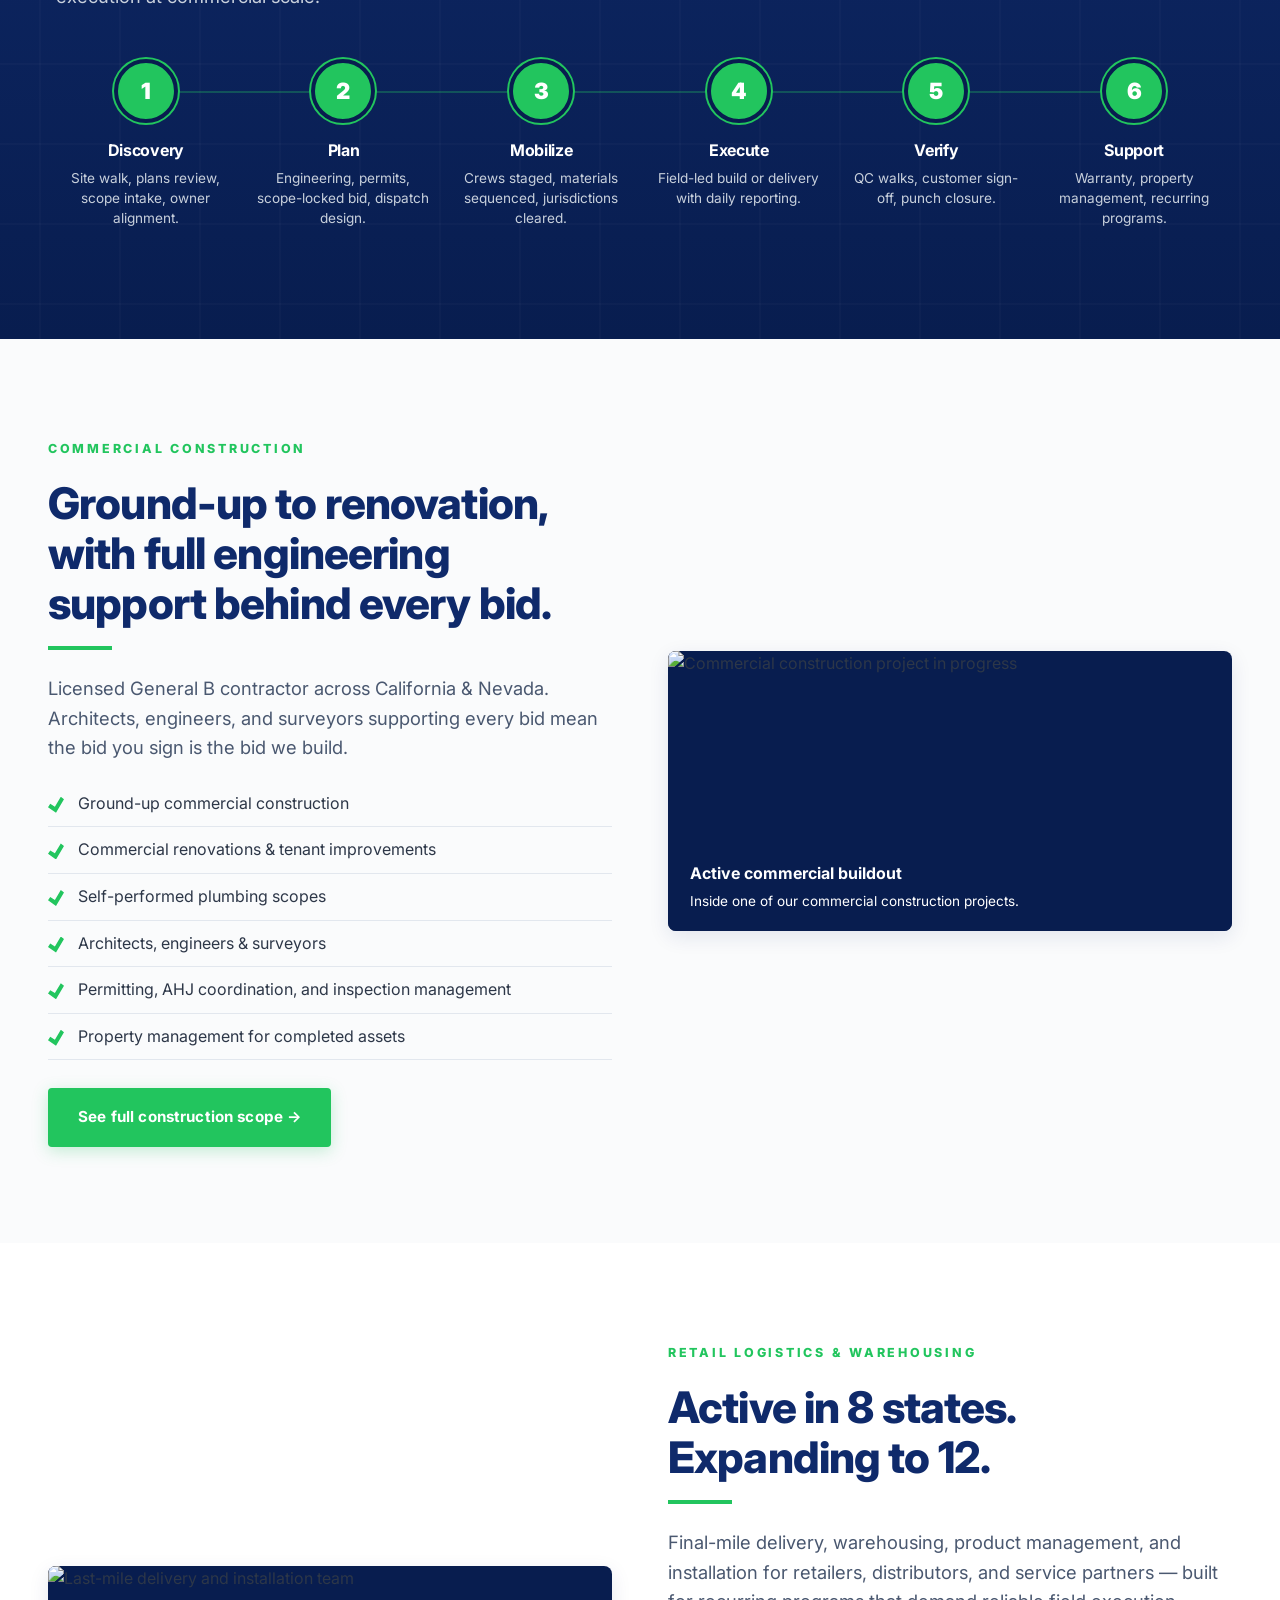
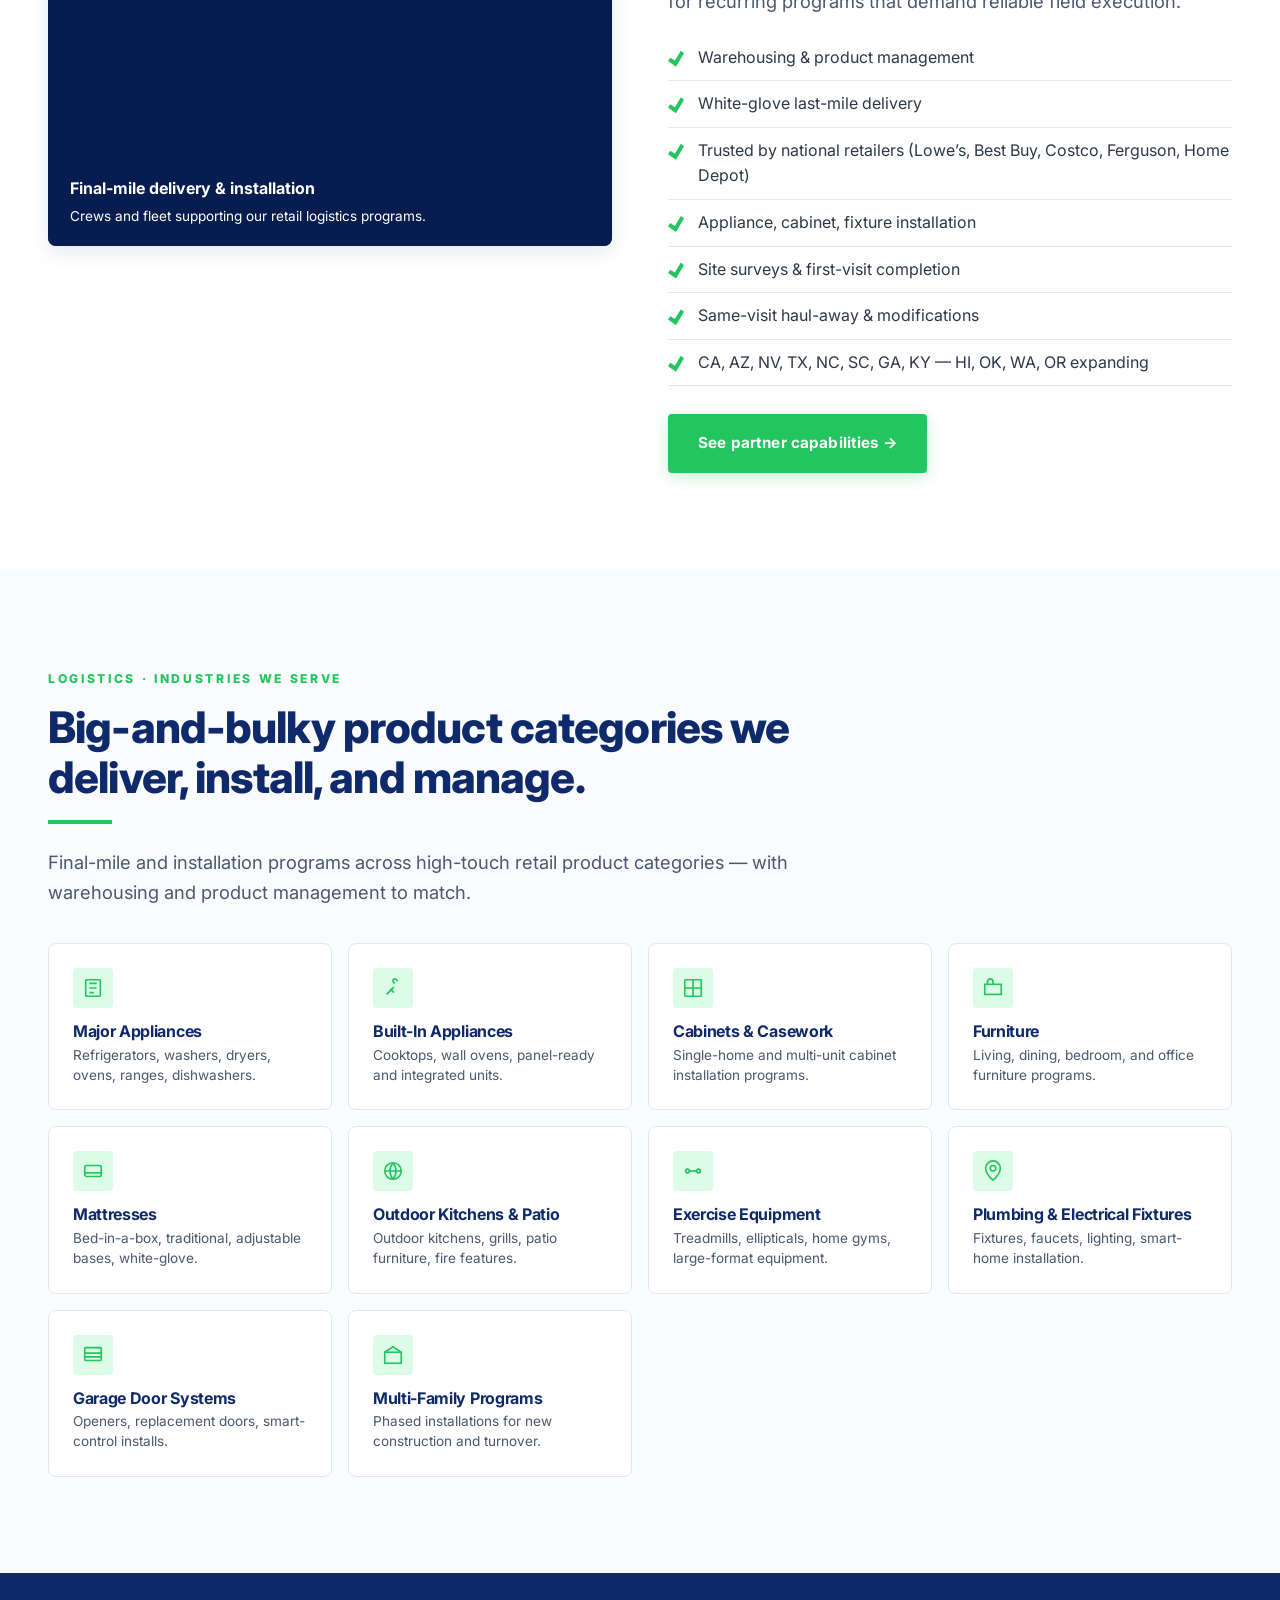
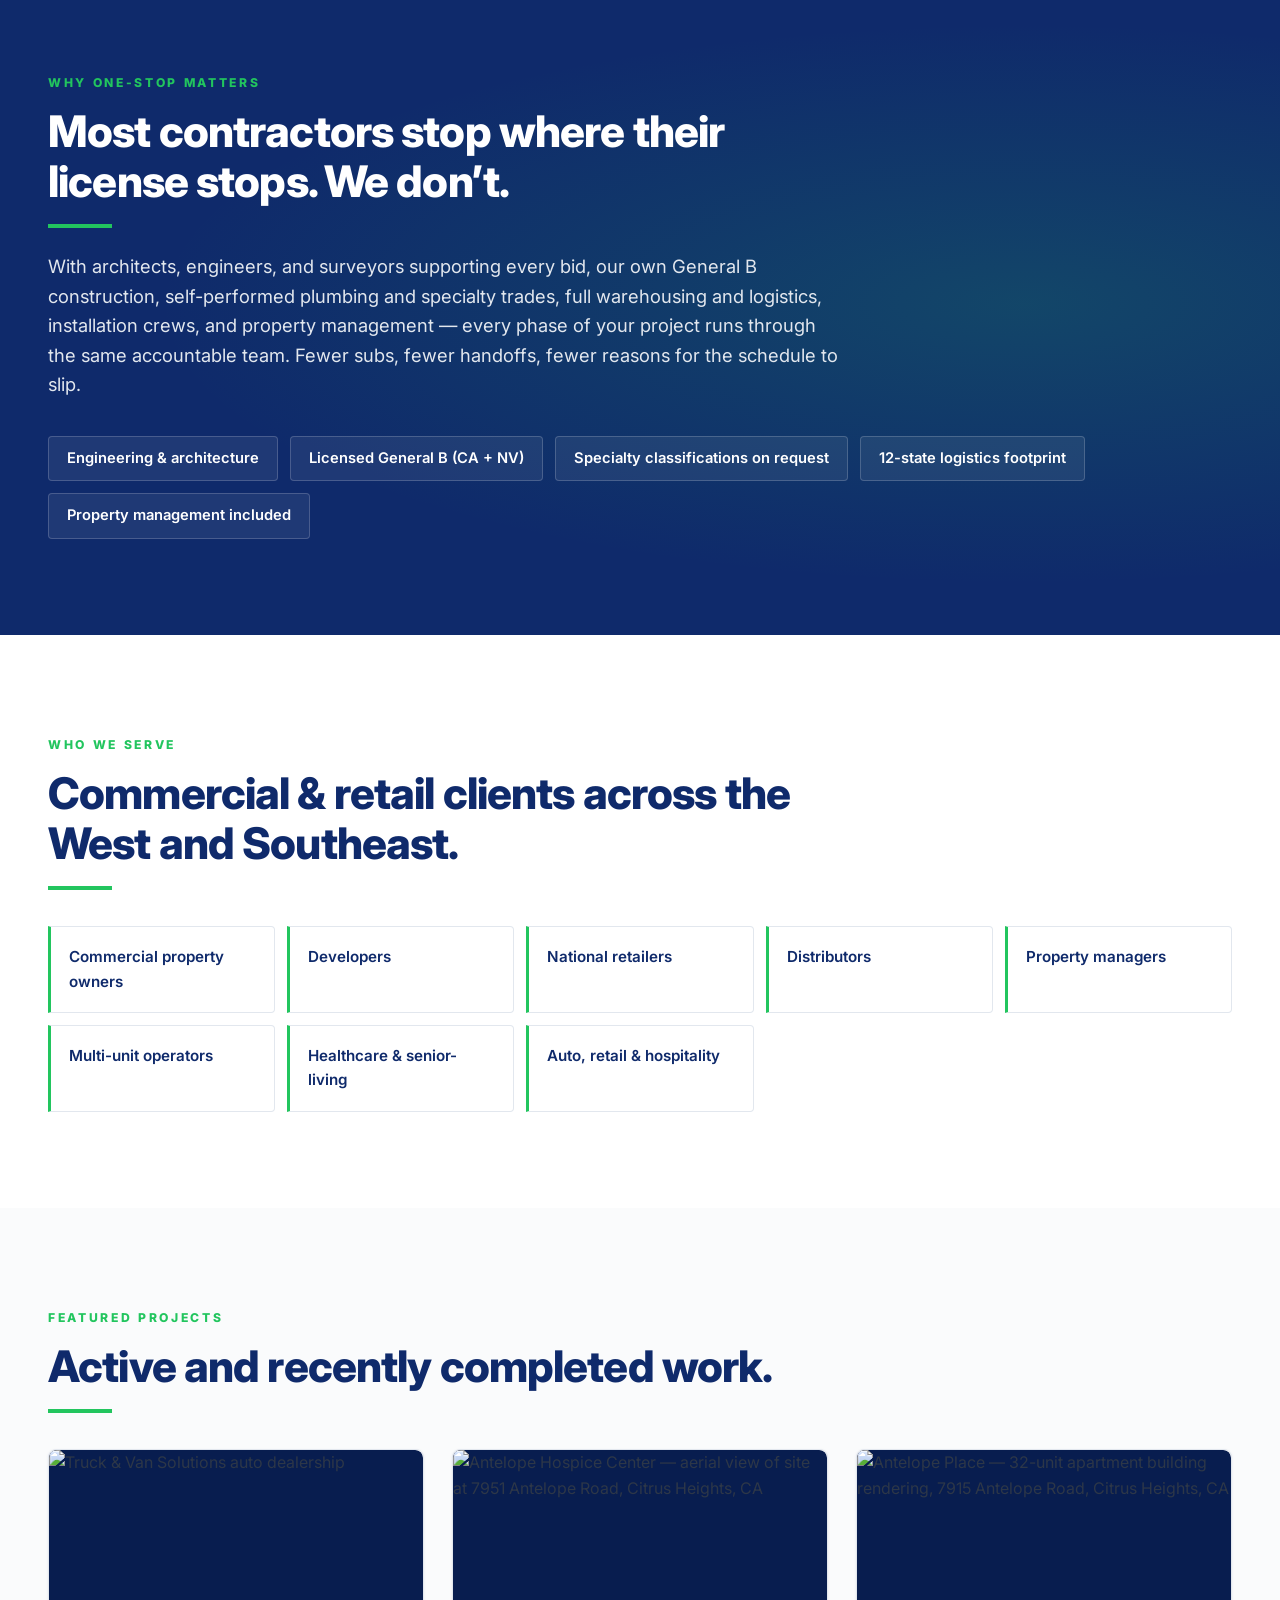
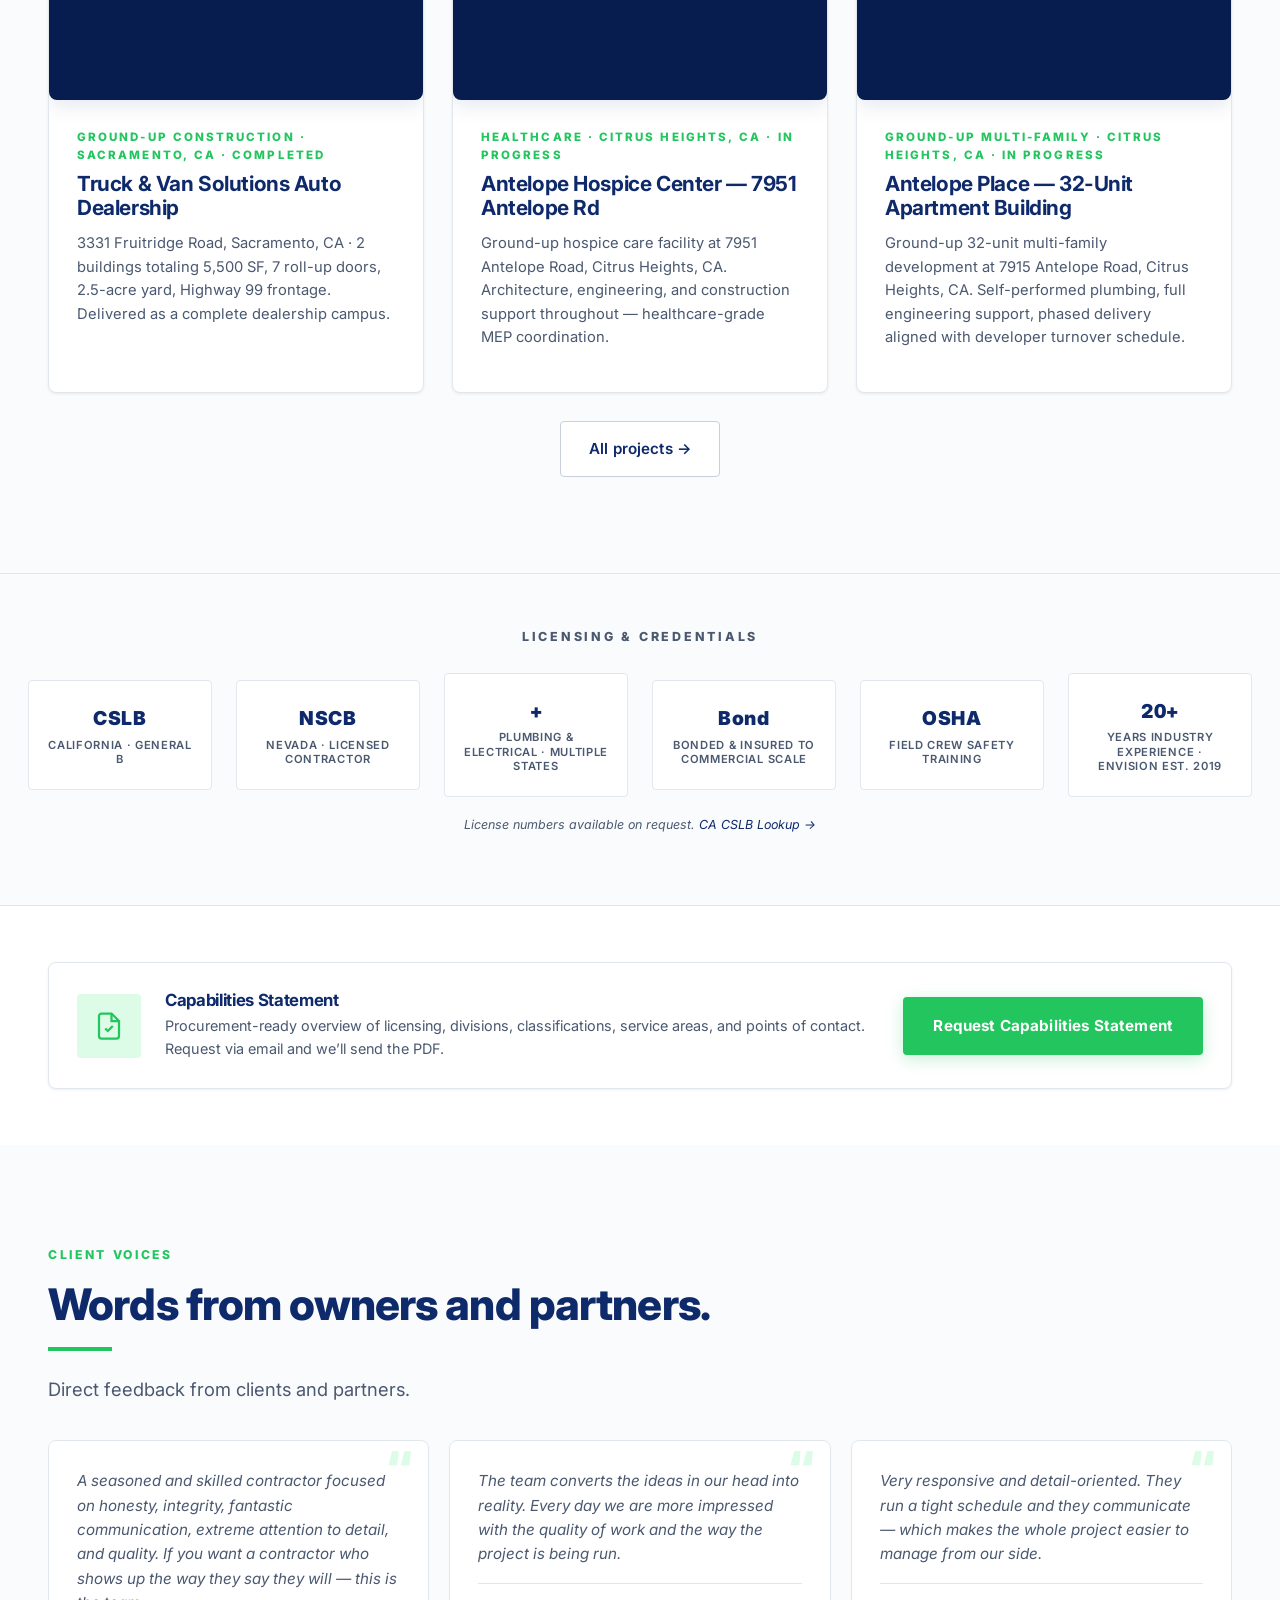
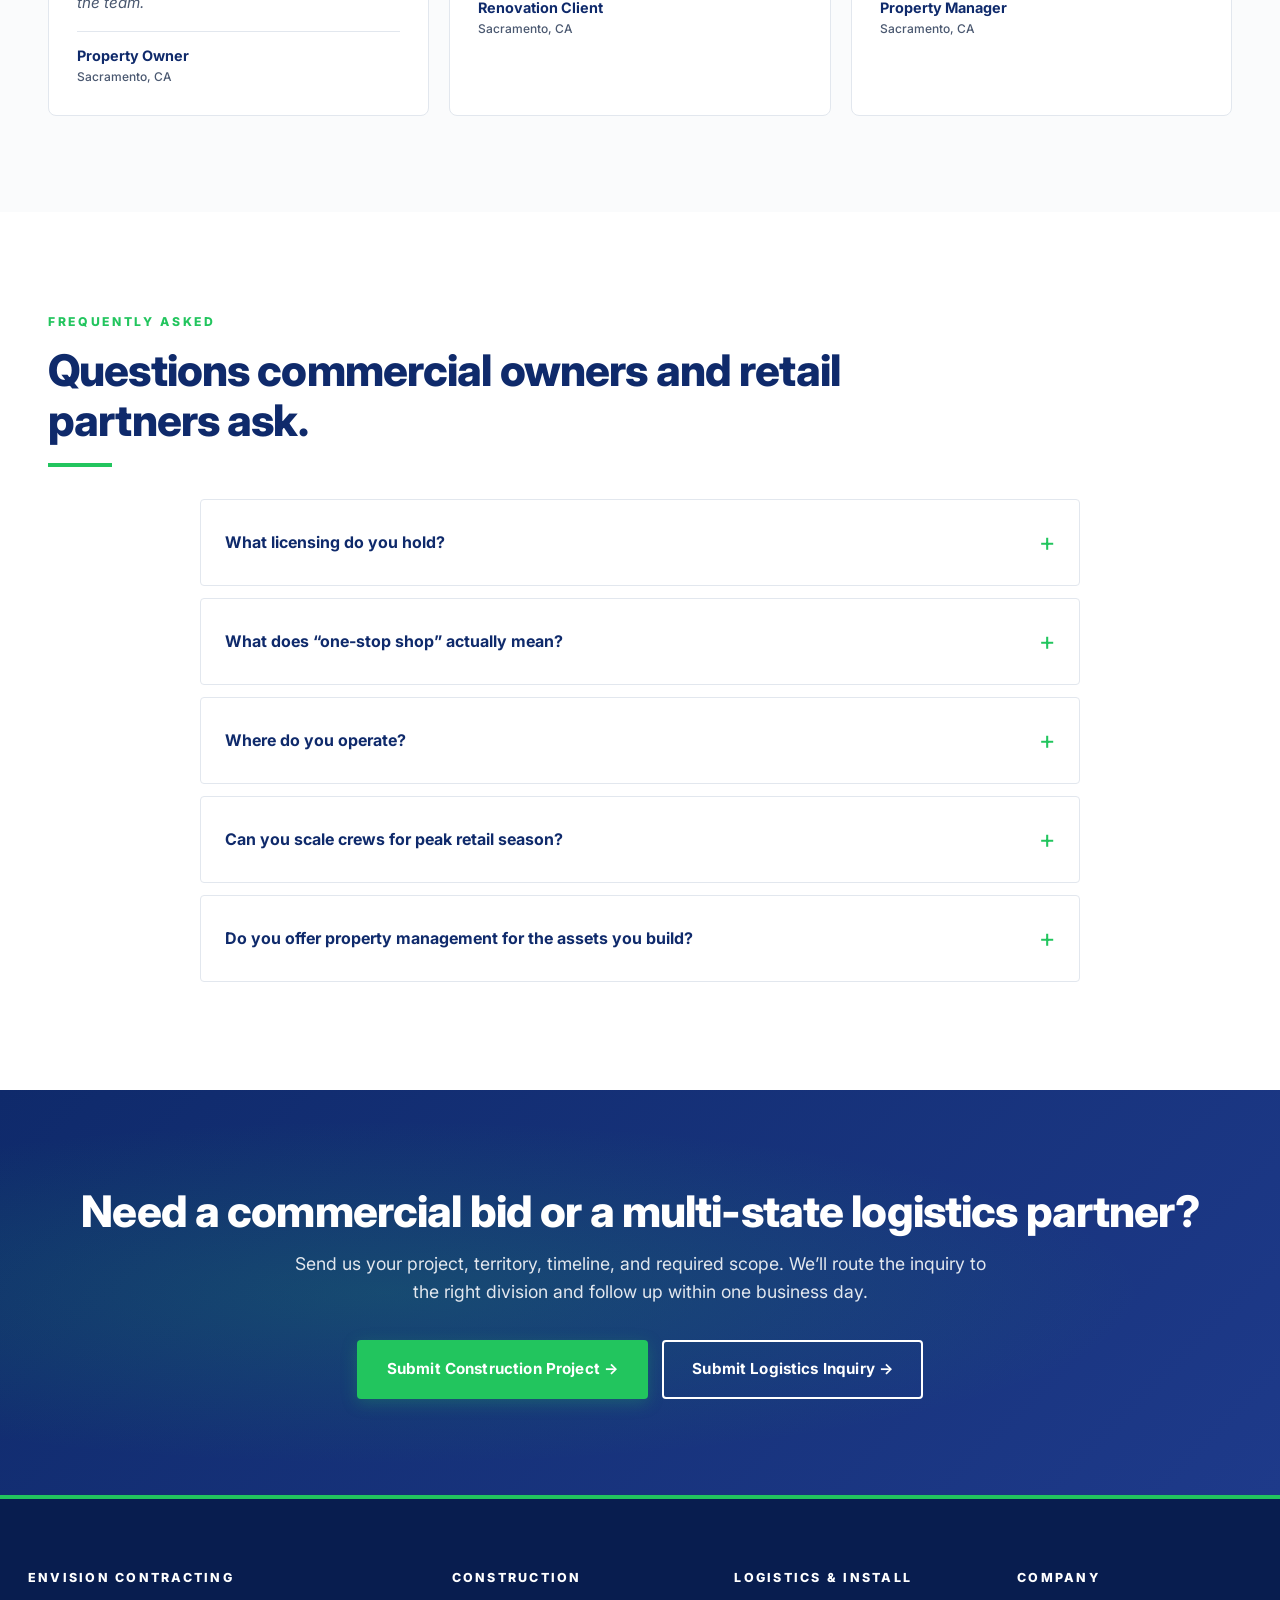
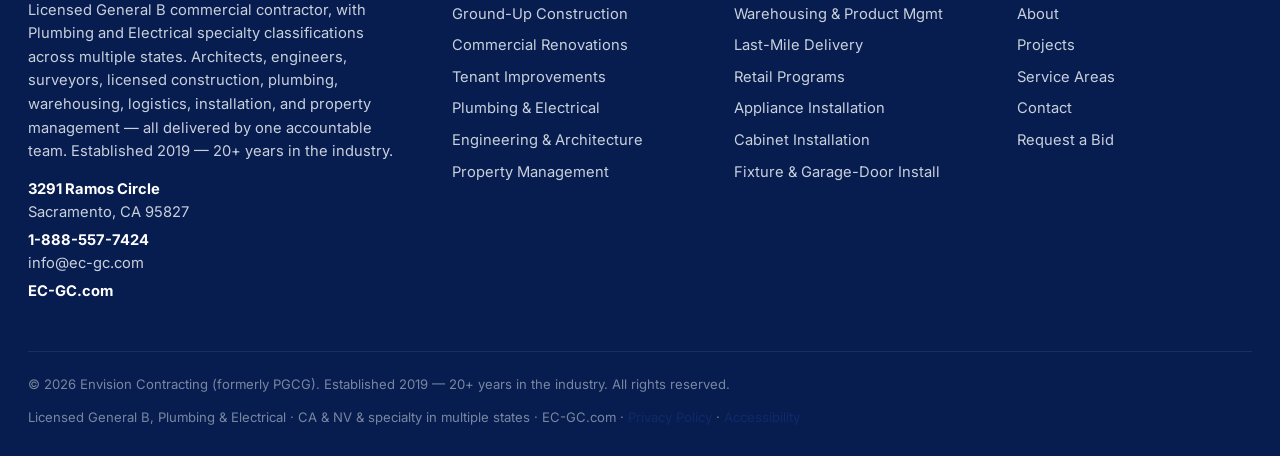
==== commit c77e0f7d: "Site update: Cloudflare beacon site-wide, complete <main>+skip-link a11y, skip-link CSS, CSS/JS 1y c" ====
--- a/index.html
+++ b/index.html
@@ -20,6 +20,7 @@
 <meta name="twitter:description" content="Envision Contracting: Licensed General B commercial contractor in CA &amp; NV, with 12-state retail logistics, warehousing, last-mile delivery, and installation." />
 <meta name="twitter:image" content="https://ec-gc.com/images/logo.png" />
 <link rel="stylesheet" href="styles.css" />
+<script defer src="https://static.cloudflareinsights.com/beacon.min.js" data-cf-beacon='{"token": "9b22cd46b81440ad932ef939cf315549"}'></script>
 </head>
 <body>
 <a class="skip-link" href="#main-content">Skip to main content</a>
--- a/styles.css
+++ b/styles.css
@@ -1295,3 +1295,6 @@
     to { opacity: 1; transform: translateY(0); }
   }
 }
+
+.skip-link { position: absolute; left: -9999px; top: 0; background: var(--navy, #0F2A6B); color: #fff; padding: 12px 20px; font-weight: 700; text-decoration: none; z-index: 9999; }
+.skip-link:focus { left: 8px; top: 8px; outline: 3px solid var(--orange); }
